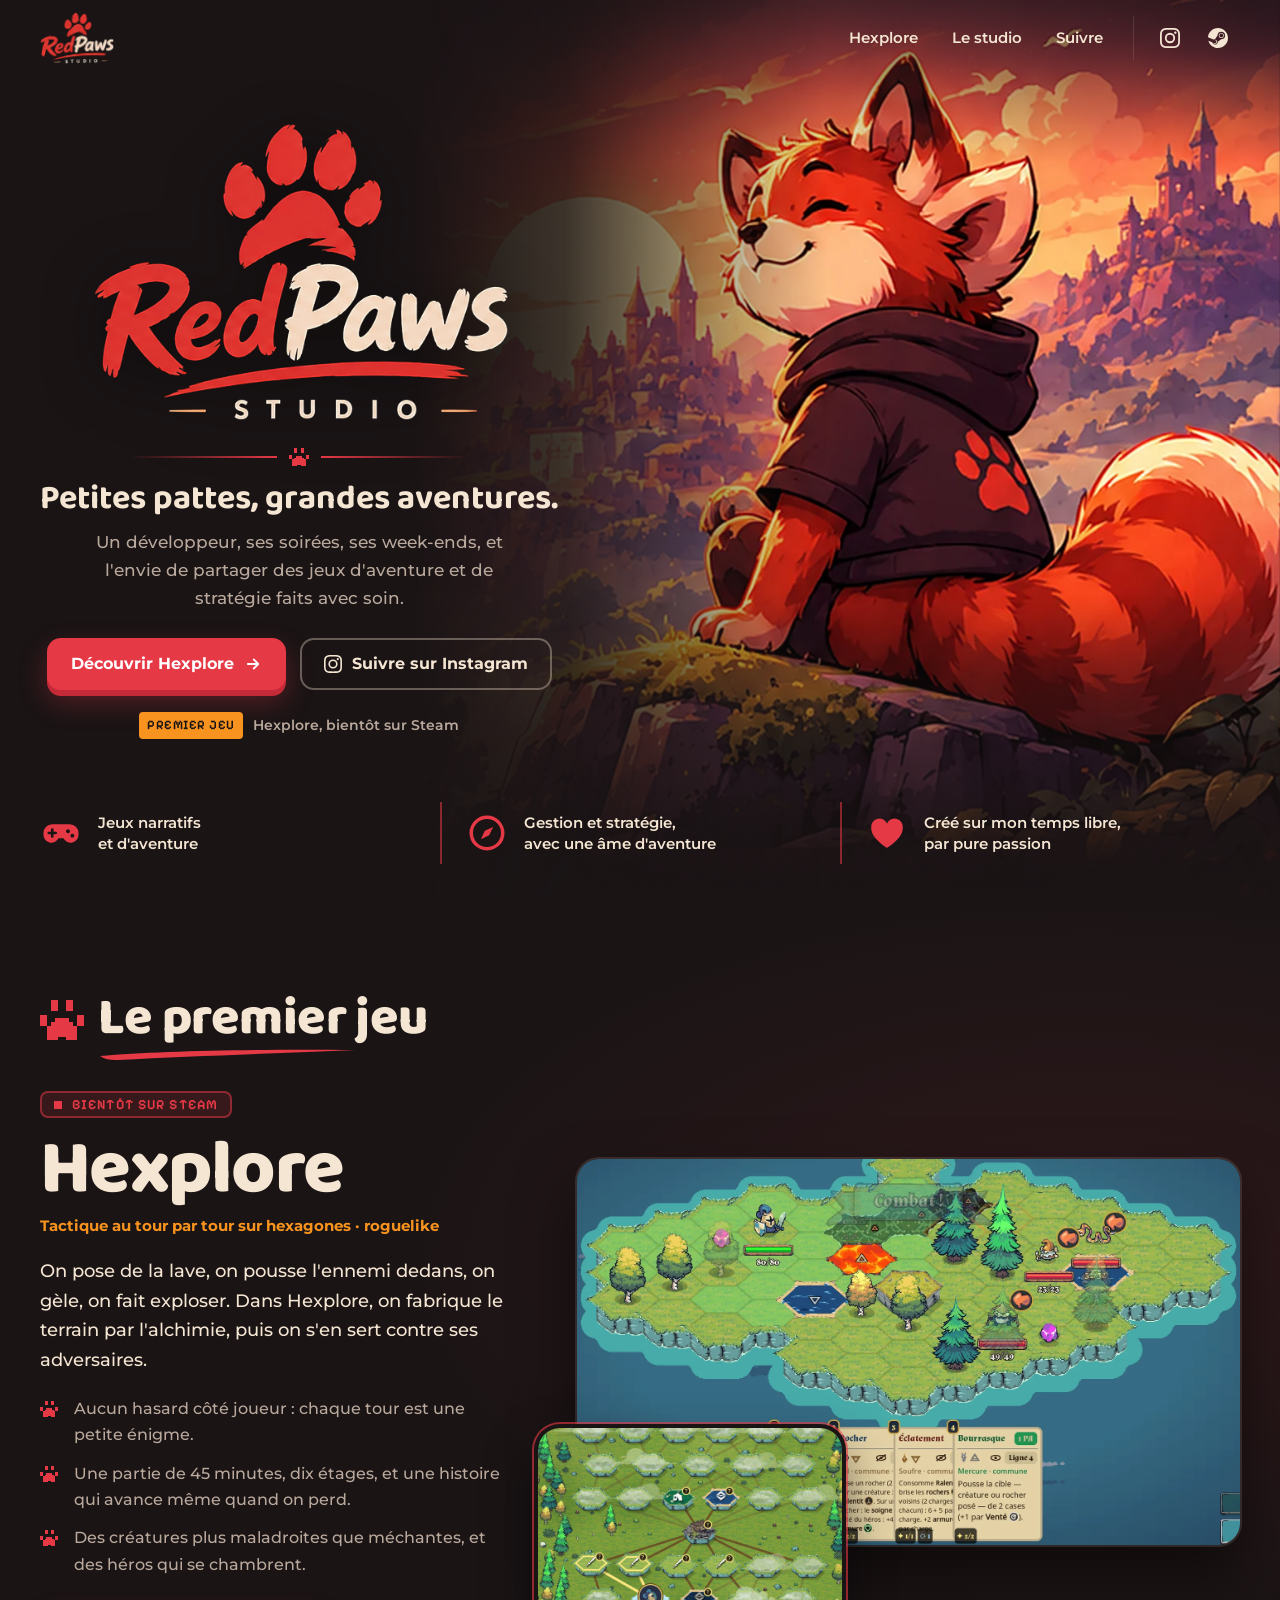
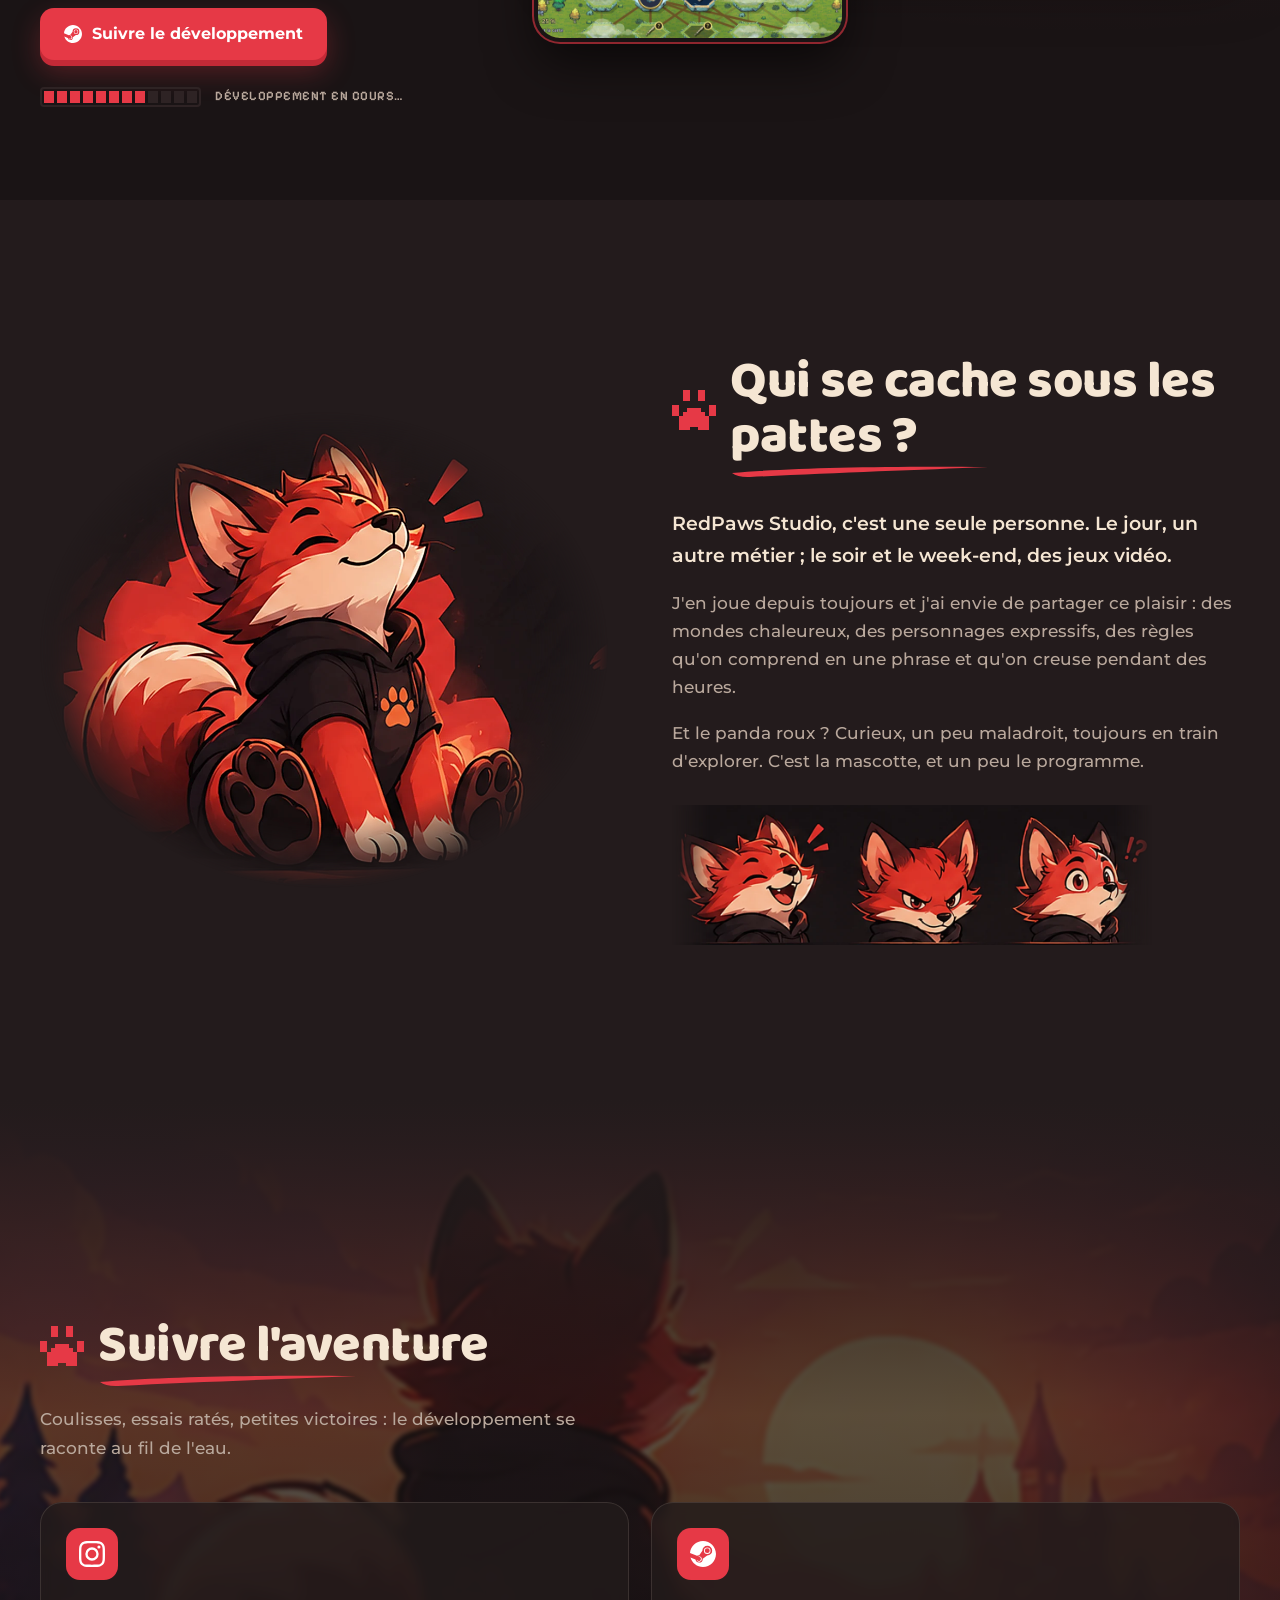
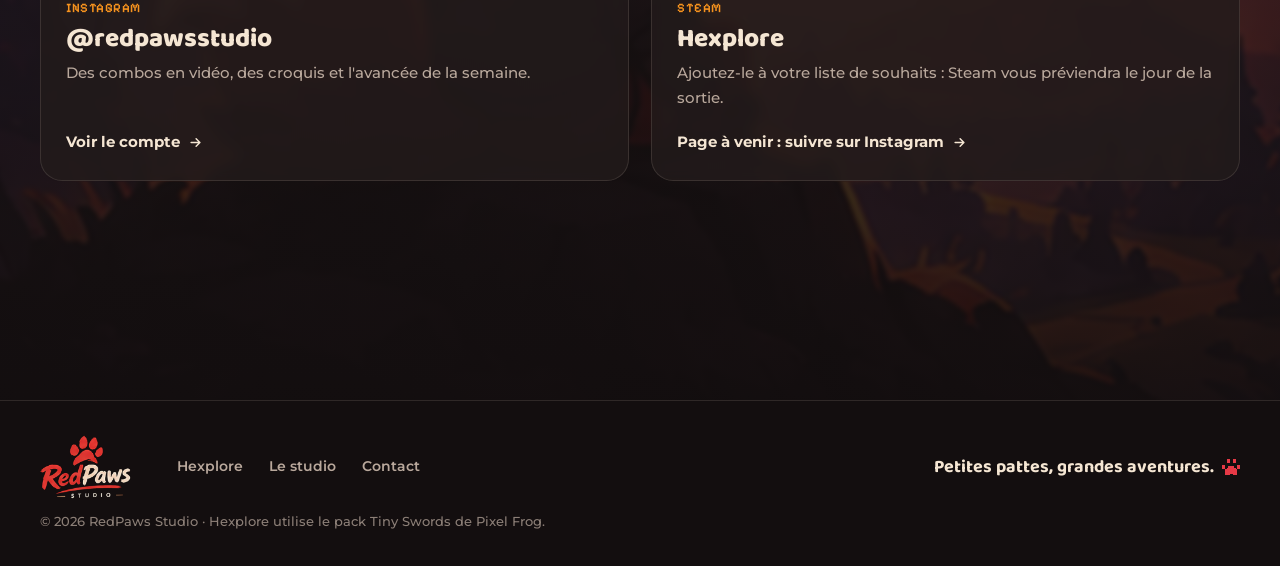
==== index.html @ 53f44078 "Site vitrine RedPaws Studio (identité des concepts, Hexplore bientôt sur Steam) Co-Authored-By: Clau" ====
<!doctype html>
<html lang="fr" data-type="software">
<head>
  <meta charset="utf-8">
  <meta name="viewport" content="width=device-width, initial-scale=1">
  <title>RedPaws Studio · Petites pattes, grandes aventures</title>
  <meta name="description" content="RedPaws Studio, studio indépendant d'une seule personne : des jeux d'aventure, de récit et de stratégie faits avec soin. Premier jeu : Hexplore, bientôt sur Steam.">
  <meta name="page-type" content="software">
  <meta name="site-kind" content="gaming">
  <meta name="theme-color" content="#1a1415">
  <meta name="color-scheme" content="dark">

  <!-- Partage (Discord, Instagram, X…) : remplacer l'URL quand le domaine sera connu -->
  <meta property="og:type" content="website">
  <meta property="og:site_name" content="RedPaws Studio">
  <meta property="og:title" content="RedPaws Studio · Petites pattes, grandes aventures">
  <meta property="og:description" content="Des jeux d'aventure, de récit et de stratégie faits avec soin. Premier jeu : Hexplore, bientôt sur Steam.">
  <meta property="og:image" content="https://redpawsstudio.github.io/assets/img/partage.jpg">
  <meta property="og:url" content="https://redpawsstudio.github.io/">
  <meta name="twitter:card" content="summary_large_image">

  <link rel="icon" type="image/png" href="assets/img/favicon.png">
  <link rel="apple-touch-icon" href="assets/img/apple-touch-icon.png">
  <link rel="preconnect" href="https://fonts.googleapis.com">
  <link rel="preconnect" href="https://fonts.gstatic.com" crossorigin>
  <link href="https://fonts.googleapis.com/css2?family=Baloo+2:wght@600;700;800&family=Montserrat:wght@400;500;600;700&family=Pixelify+Sans:wght@500;600&display=swap" rel="stylesheet">
  <link rel="preload" as="image" href="assets/img/hero.webp">
  <link rel="stylesheet" href="styles.css">
</head>
<body>
  <a class="skip" href="#contenu">Aller au contenu</a>

  <!-- Icônes : pattes pixel, réseaux (Simple Icons, CC0) -->
  <svg width="0" height="0" style="position:absolute" aria-hidden="true">
    <symbol id="i-paw" viewBox="0 0 12 11" shape-rendering="crispEdges">
      <rect x="0" y="4" width="2" height="3"/><rect x="3" y="0" width="2" height="3"/><rect x="7" y="0" width="2" height="3"/><rect x="10" y="4" width="2" height="3"/>
      <rect x="4" y="5" width="4" height="1"/><rect x="3" y="6" width="6" height="1"/><rect x="2" y="7" width="8" height="3"/><rect x="2" y="10" width="3" height="1"/><rect x="7" y="10" width="3" height="1"/>
    </symbol>
    <symbol id="i-instagram" viewBox="0 0 24 24"><path d="M12 2.16c3.2 0 3.58.01 4.85.07 1.17.05 1.8.25 2.23.41.56.22.96.48 1.38.9.42.42.68.82.9 1.38.16.42.36 1.06.41 2.23.06 1.27.07 1.65.07 4.85s-.01 3.58-.07 4.85c-.05 1.17-.25 1.8-.41 2.23-.22.56-.48.96-.9 1.38-.42.42-.82.68-1.38.9-.42.16-1.06.36-2.23.41-1.27.06-1.65.07-4.85.07s-3.58-.01-4.85-.07c-1.17-.05-1.8-.25-2.23-.41a3.7 3.7 0 0 1-1.38-.9 3.7 3.7 0 0 1-.9-1.38c-.16-.42-.36-1.06-.41-2.23C2.17 15.58 2.16 15.2 2.16 12s.01-3.58.07-4.85c.05-1.17.25-1.8.41-2.23.22-.56.48-.96.9-1.38.42-.42.82-.68 1.38-.9.42-.16 1.06-.36 2.23-.41C8.42 2.17 8.8 2.16 12 2.16M12 0C8.74 0 8.33.01 7.05.07 5.78.13 4.9.33 4.14.63a5.9 5.9 0 0 0-2.13 1.38A5.9 5.9 0 0 0 .63 4.14C.33 4.9.13 5.78.07 7.05.01 8.33 0 8.74 0 12s.01 3.67.07 4.95c.06 1.27.26 2.15.56 2.91.31.79.72 1.46 1.38 2.13a5.9 5.9 0 0 0 2.13 1.38c.76.3 1.64.5 2.91.56C8.33 23.99 8.74 24 12 24s3.67-.01 4.95-.07c1.27-.06 2.15-.26 2.91-.56a5.9 5.9 0 0 0 2.13-1.38 5.9 5.9 0 0 0 1.38-2.13c.3-.76.5-1.64.56-2.91.06-1.28.07-1.69.07-4.95s-.01-3.67-.07-4.95c-.06-1.27-.26-2.15-.56-2.91a5.9 5.9 0 0 0-1.38-2.13A5.9 5.9 0 0 0 19.86.63C19.1.33 18.22.13 16.95.07 15.67.01 15.26 0 12 0zm0 5.84a6.16 6.16 0 1 0 0 12.32 6.16 6.16 0 0 0 0-12.32zM12 16a4 4 0 1 1 0-8 4 4 0 0 1 0 8zm6.4-11.85a1.44 1.44 0 1 0 0 2.88 1.44 1.44 0 0 0 0-2.88z"/></symbol>
    <symbol id="i-steam" viewBox="0 0 24 24"><path d="M11.98 0C5.67 0 .5 4.86 0 11.04l6.44 2.66a3.4 3.4 0 0 1 1.92-.59h.19l2.87-4.15v-.06a4.54 4.54 0 0 1 4.53-4.53 4.54 4.54 0 0 1 4.53 4.53 4.54 4.54 0 0 1-4.53 4.53h-.1l-4.08 2.92v.16a3.4 3.4 0 0 1-3.4 3.4 3.42 3.42 0 0 1-3.34-2.74L.44 15.23C1.87 20.3 6.5 24 11.98 24c6.63 0 12-5.37 12-12s-5.37-12-12-12zM7.54 18.21l-1.47-.61a2.55 2.55 0 0 0 4.89-1.03 2.55 2.55 0 0 0-3.5-2.37l1.52.63a1.88 1.88 0 0 1-1.44 3.47zm11.41-9.3a3.02 3.02 0 0 0-3.02-3.02 3.02 3.02 0 1 0 3.02 3.02zm-5.28-.01a2.27 2.27 0 1 1 4.54 0 2.27 2.27 0 0 1-4.54 0z"/></symbol>
    <symbol id="i-mail" viewBox="0 0 24 24" fill="none" stroke="currentColor" stroke-width="2" stroke-linecap="round" stroke-linejoin="round"><rect x="2.5" y="4.5" width="19" height="15" rx="2.5"/><path d="m3.5 6.5 8.5 6.5 8.5-6.5"/></symbol>
    <symbol id="i-arrow" viewBox="0 0 24 24" fill="none" stroke="currentColor" stroke-width="2.4" stroke-linecap="round" stroke-linejoin="round"><path d="M5 12h13M13 6l6 6-6 6"/></symbol>
  </svg>

  <header class="top" data-top>
    <div class="wrap top__in">
      <a class="top__brand" href="#accueil" aria-label="RedPaws Studio, retour en haut">
        <img src="assets/img/logo-nav.webp" alt="" width="599" height="423">
      </a>
      <button class="top__toggle" type="button" aria-expanded="false" aria-controls="menu" data-toggle>
        <span class="sr">Menu</span><i></i><i></i><i></i>
      </button>
      <nav class="top__nav" id="menu" aria-label="Navigation principale">
        <a href="#hexplore">Hexplore</a>
        <a href="#studio">Le studio</a>
        <a href="#suivre">Suivre</a>
        <span class="top__social">
          <a class="icon-link" data-link="instagram" href="#suivre" aria-label="Instagram de RedPaws Studio"><svg><use href="#i-instagram"/></svg></a>
          <a class="icon-link" data-link="steam" href="#hexplore" aria-label="Hexplore sur Steam"><svg><use href="#i-steam"/></svg></a>
        </span>
      </nav>
    </div>
  </header>

  <main id="contenu">
    <!-- 1. Accueil -->
    <section class="hero" id="accueil" data-enter>
      <div class="hero__art" aria-hidden="true">
        <img src="assets/img/hero.webp" alt="" width="1336" height="1080" fetchpriority="high">
      </div>
      <div class="wrap hero__in">
        <div class="hero__copy">
          <h1 class="hero__logo"><img src="assets/img/logo.webp" alt="RedPaws Studio" width="1034" height="763"></h1>
          <div class="divider" aria-hidden="true"><span></span><svg><use href="#i-paw"/></svg><span></span></div>
          <p class="hero__tagline">Petites pattes, grandes aventures.</p>
          <p class="hero__lead">Un développeur, ses soirées, ses week-ends, et l'envie de partager des jeux d'aventure et de stratégie faits avec soin.</p>
          <div class="hero__actions">
            <a class="btn btn--red" href="#hexplore">Découvrir Hexplore <svg><use href="#i-arrow"/></svg></a>
            <a class="btn btn--ghost" data-link="instagram" href="#suivre"><svg><use href="#i-instagram"/></svg> Suivre sur Instagram</a>
          </div>
          <p class="hero__fact"><span class="px">Premier jeu</span> Hexplore, bientôt sur Steam</p>
        </div>
      </div>
      <ul class="wrap pillars" aria-label="Ce que fait le studio">
        <li>
          <svg viewBox="0 0 48 48" aria-hidden="true"><path d="M14 14h20a10 10 0 0 1 10 10v2a9 9 0 0 1-16 5.6l-1.2-1.6h-5.6L20 31.6A9 9 0 0 1 4 26v-2a10 10 0 0 1 10-10z" fill="currentColor"/><path d="M14 20v8M10 24h8" stroke="#1a1415" stroke-width="3" stroke-linecap="round"/><circle cx="32" cy="22" r="2.2" fill="#1a1415"/><circle cx="37" cy="27" r="2.2" fill="#1a1415"/></svg>
          <span>Jeux narratifs <br>et d'aventure</span>
        </li>
        <li>
          <svg viewBox="0 0 48 48" aria-hidden="true"><circle cx="24" cy="24" r="18" fill="none" stroke="currentColor" stroke-width="4"/><path d="m31 17-4.5 9.5L17 31l4.5-9.5z" fill="currentColor"/></svg>
          <span>Gestion et stratégie, <br>avec une âme d'aventure</span>
        </li>
        <li>
          <svg viewBox="0 0 48 48" aria-hidden="true"><path d="M24 41S6 30.5 6 18.5A9.5 9.5 0 0 1 24 13a9.5 9.5 0 0 1 18 5.5C42 30.5 24 41 24 41z" fill="currentColor"/></svg>
          <span>Créé sur mon temps libre, <br>par pure passion</span>
        </li>
      </ul>
    </section>

    <!-- 2. Hexplore -->
    <section class="game" id="hexplore">
      <div class="wrap">
        <h2 class="title"><svg aria-hidden="true"><use href="#i-paw"/></svg> Le premier jeu</h2>
        <div class="game__grid">
          <div class="game__copy">
            <p class="badge"><span class="badge__dot"></span>Bientôt sur Steam</p>
            <h3 class="game__name">Hexplore</h3>
            <p class="game__genre">Tactique au tour par tour sur hexagones · roguelike</p>
            <p class="game__pitch">On pose de la lave, on pousse l'ennemi dedans, on gèle, on fait exploser. Dans Hexplore, on fabrique le terrain par l'alchimie, puis on s'en sert contre ses adversaires.</p>
            <ul class="paws">
              <li><svg aria-hidden="true"><use href="#i-paw"/></svg>Aucun hasard côté joueur : chaque tour est une petite énigme.</li>
              <li><svg aria-hidden="true"><use href="#i-paw"/></svg>Une partie de 45 minutes, dix étages, et une histoire qui avance même quand on perd.</li>
              <li><svg aria-hidden="true"><use href="#i-paw"/></svg>Des créatures plus maladroites que méchantes, et des héros qui se chambrent.</li>
            </ul>
            <div class="game__actions">
              <a class="btn btn--red" data-link="steam" data-soon="Suivre le développement" href="#suivre"><svg><use href="#i-steam"/></svg> <span data-label>Ajouter à ma liste de souhaits</span></a>
            </div>
            <div class="loading" aria-hidden="true">
              <div class="loading__bar"><i></i><i></i><i></i><i></i><i></i><i></i><i></i><i></i><i></i><i></i><i></i><i></i></div>
              <span class="px">Développement en cours…</span>
            </div>
          </div>
          <div class="game__media">
            <figure class="shot shot--main">
              <img src="assets/img/hexplore-combat.webp" alt="Un combat d'Hexplore : le héros face à des créatures sur une île d'hexagones, avec de la lave et de l'eau posées sur le terrain" width="1600" height="933" loading="lazy">
            </figure>
            <figure class="shot shot--side">
              <img src="assets/img/hexplore-ile.webp" alt="La carte d'une île d'Hexplore, explorée case par case, la brume recouvrant les lieux encore inconnus" width="1400" height="963" loading="lazy">
            </figure>
          </div>
        </div>
      </div>
    </section>

    <!-- 3. Le studio -->
    <section class="studio" id="studio">
      <div class="wrap studio__grid">
        <div class="studio__art">
          <img src="assets/img/mascotte.webp" alt="La mascotte de RedPaws Studio : un panda roux en sweat à capuche noir, assis, l'air ravi" width="1100" height="920" loading="lazy">
        </div>
        <div class="studio__copy">
          <h2 class="title"><svg aria-hidden="true"><use href="#i-paw"/></svg> Qui se cache sous les pattes ?</h2>
          <p>RedPaws Studio, c'est une seule personne. Le jour, un autre métier ; le soir et le week-end, des jeux vidéo.</p>
          <p>J'en joue depuis toujours et j'ai envie de partager ce plaisir : des mondes chaleureux, des personnages expressifs, des règles qu'on comprend en une phrase et qu'on creuse pendant des heures.</p>
          <p>Et le panda roux ? Curieux, un peu maladroit, toujours en train d'explorer. C'est la mascotte, et un peu le programme.</p>
          <img class="studio__faces" src="assets/img/expressions.webp" alt="Trois expressions de la mascotte : hilare, déterminée, étonnée" width="1120" height="326" loading="lazy">
        </div>
      </div>
    </section>

    <!-- 4. Suivre et contact -->
    <section class="follow" id="suivre">
      <div class="follow__bg" aria-hidden="true"><img src="assets/img/panorama.webp" alt="" width="1095" height="753" loading="lazy"></div>
      <div class="wrap">
        <h2 class="title"><svg aria-hidden="true"><use href="#i-paw"/></svg> Suivre l'aventure</h2>
        <p class="follow__lead">Coulisses, essais ratés, petites victoires : le développement se raconte au fil de l'eau.</p>
        <div class="cards">
          <a class="card" data-link="instagram" href="#suivre">
            <span class="card__icon"><svg><use href="#i-instagram"/></svg></span>
            <span class="card__kicker px">Instagram</span>
            <span class="card__title" data-text="instagram-handle">@redpawsstudio</span>
            <span class="card__text">Des combos en vidéo, des croquis et l'avancée de la semaine.</span>
            <span class="card__go">Voir le compte <svg><use href="#i-arrow"/></svg></span>
          </a>
          <a class="card" data-link="steam" data-soon-card href="#hexplore">
            <span class="card__icon"><svg><use href="#i-steam"/></svg></span>
            <span class="card__kicker px">Steam</span>
            <span class="card__title">Hexplore</span>
            <span class="card__text">Ajoutez-le à votre liste de souhaits : Steam vous préviendra le jour de la sortie.</span>
            <span class="card__go"><span data-soon-label>Ouvrir la page Steam</span> <svg><use href="#i-arrow"/></svg></span>
          </a>
          <a class="card" data-link="email" href="#suivre">
            <span class="card__icon"><svg><use href="#i-mail"/></svg></span>
            <span class="card__kicker px">Contact</span>
            <span class="card__title" data-text="email">Écrire au studio</span>
            <span class="card__text">Une question, un retour de test, une idée : je lis tout et je réponds, parfois avec un peu de retard.</span>
            <span class="card__go">Envoyer un message <svg><use href="#i-arrow"/></svg></span>
          </a>
        </div>
      </div>
    </section>
  </main>

  <footer class="foot">
    <div class="wrap foot__in">
      <a class="foot__brand" href="#accueil" aria-label="RedPaws Studio, retour en haut"><img src="assets/img/logo-nav.webp" alt="" width="599" height="423" loading="lazy"></a>
      <nav class="foot__nav" aria-label="Pied de page">
        <a href="#hexplore">Hexplore</a><a href="#studio">Le studio</a><a href="#suivre">Contact</a>
      </nav>
      <p class="foot__motto">Petites pattes, grandes aventures. <svg aria-hidden="true"><use href="#i-paw"/></svg></p>
      <p class="foot__legal">© <span data-year>2026</span> RedPaws Studio · Hexplore utilise le pack Tiny Swords de Pixel Frog.</p>
    </div>
  </footer>

  <script src="script.js"></script>
</body>
</html>
---- styles.css ----
/* RedPaws Studio : charte de Concept.png (palette, Baloo 2 + Montserrat), une touche de pixel art (Pixelify Sans). */
:root {
  --red: #e63946;
  --red-deep: #c42a37;
  --orange: #f7931e;
  --cream: #f5e6d3;
  --ink: #1a1415;          /* le noir chaud des illustrations */
  --ink-2: #231b1c;
  --ink-3: #2e2324;
  --muted: #b9a89c;        /* texte secondaire lisible sur fond sombre */
  --grey: #6b6b6b;
  --line: rgba(245, 230, 211, .12);
  --radius: 14px;
  --radius-lg: 22px;
  --wrap: 1200px;
  --gutter: clamp(16px, 4vw, 40px);
  --head: 76px;
  --f-title: "Baloo 2", "Trebuchet MS", system-ui, sans-serif;
  --f-text: "Montserrat", system-ui, -apple-system, "Segoe UI", sans-serif;
  --f-pixel: "Pixelify Sans", "Courier New", monospace;
  color-scheme: dark;
}

*, *::before, *::after { box-sizing: border-box; }
html { scroll-behavior: smooth; scroll-padding-top: var(--head); -webkit-text-size-adjust: 100%; }
body {
  margin: 0;
  background: var(--ink);
  color: var(--cream);
  font: 500 17px/1.65 var(--f-text);
  -webkit-font-smoothing: antialiased;
  overflow-x: hidden;
}
img { display: block; max-width: 100%; height: auto; }
a { color: inherit; }
svg { width: 1em; height: 1em; fill: currentColor; flex: none; }
h1, h2, h3, p, ul, figure { margin: 0; }
.sr { position: absolute; width: 1px; height: 1px; overflow: hidden; clip: rect(0 0 0 0); white-space: nowrap; }
.px { font-family: var(--f-pixel); font-weight: 600; letter-spacing: .04em; text-transform: uppercase; }
.wrap { width: 100%; max-width: calc(var(--wrap) + 2 * var(--gutter)); margin-inline: auto; padding-inline: var(--gutter); }

.skip {
  position: fixed; left: 16px; top: -60px; z-index: 100;
  background: var(--cream); color: var(--ink); padding: 10px 16px; border-radius: 10px;
  font-weight: 700; text-decoration: none; transition: top .2s;
}
.skip:focus { top: 12px; }
:focus-visible { outline: 3px solid var(--orange); outline-offset: 3px; border-radius: 6px; }

/* ---------- En-tête ---------- */
.top {
  position: fixed; inset: 0 0 auto; z-index: 50; height: var(--head);
  transition: background .3s, box-shadow .3s;
}
.top.is-scrolled { background: rgba(26, 20, 21, .9); backdrop-filter: blur(10px); box-shadow: 0 1px 0 var(--line); }
.top__in { height: 100%; display: flex; align-items: center; justify-content: space-between; gap: 24px; }
.top__brand img { height: 52px; width: auto; transition: transform .25s; }
.top__brand:hover img { transform: rotate(-3deg) scale(1.04); }
.top__nav { display: flex; align-items: center; gap: 6px; }
.top__nav > a {
  position: relative; padding: 12px 14px; text-decoration: none; font-weight: 600; font-size: 15px;
}
.top__nav > a::after {
  content: ""; position: absolute; left: 14px; right: 14px; bottom: 6px; height: 3px; border-radius: 3px;
  background: var(--red); transform: scaleX(0); transform-origin: left; transition: transform .25s;
}
.top__nav > a:hover::after { transform: scaleX(1); }
.top__social { display: flex; gap: 4px; margin-left: 10px; padding-left: 14px; border-left: 1px solid var(--line); }
.icon-link {
  display: grid; place-items: center; width: 44px; height: 44px; border-radius: 12px;
  font-size: 20px; transition: background .2s, color .2s, transform .2s;
}
.icon-link:hover { background: var(--ink-3); color: var(--red); transform: translateY(-2px); }
.top__toggle { display: none; }

/* ---------- Boutons ---------- */
.btn {
  display: inline-flex; align-items: center; gap: 10px; min-height: 52px; padding: 0 24px;
  border-radius: var(--radius); font: 700 16px/1 var(--f-text); text-decoration: none;
  transition: transform .18s, box-shadow .18s, background .18s, color .18s;
}
.btn svg { font-size: 18px; }
.btn:hover { transform: translateY(-2px); }
.btn:active { transform: translateY(1px); }
.btn--red { background: var(--red); color: #fff; box-shadow: 0 6px 0 var(--red-deep), 0 12px 28px rgba(230, 57, 70, .3); }
.btn--red:hover { box-shadow: 0 8px 0 var(--red-deep), 0 16px 34px rgba(230, 57, 70, .4); }
.btn--red:active { box-shadow: 0 3px 0 var(--red-deep), 0 6px 14px rgba(230, 57, 70, .3); }
.btn--ghost { color: var(--cream); box-shadow: inset 0 0 0 2px rgba(245, 230, 211, .35); }
.btn--ghost:hover { box-shadow: inset 0 0 0 2px var(--cream); background: rgba(245, 230, 211, .06); }

/* ---------- Titres de section : patte pixel + coup de pinceau ---------- */
.title {
  display: inline-flex; align-items: center; gap: 14px; position: relative;
  font: 800 clamp(34px, 4.4vw, 52px)/1.05 var(--f-title); letter-spacing: -.01em; padding-bottom: 14px;
}
.title svg { color: var(--red); font-size: .85em; }
.title::after {
  content: ""; position: absolute; left: calc(.85em + 14px); bottom: 0; width: min(260px, 70%); height: 14px;
  background: url("data:image/svg+xml,%3Csvg xmlns='http://www.w3.org/2000/svg' viewBox='0 0 260 14'%3E%3Cpath d='M2 9C60 4 150 2 258 3c-70 3-160 6-238 10-8 .4-14-1-18-4z' fill='%23e63946'/%3E%3C/svg%3E") no-repeat left / 100% 100%;
}

/* ---------- 1. Accueil ---------- */
.hero { position: relative; min-height: 100svh; display: flex; flex-direction: column; isolation: isolate; overflow: hidden; }
.hero__art { position: absolute; inset: 0 0 0 auto; width: min(68%, 1100px); z-index: -1; }
.hero__art img { width: 100%; height: 100%; object-fit: cover; object-position: 30% 35%; }
.hero__art::after {
  content: ""; position: absolute; inset: 0;
  background:
    linear-gradient(90deg, var(--ink) 0%, rgba(26, 20, 21, .85) 18%, rgba(26, 20, 21, 0) 48%),
    linear-gradient(0deg, var(--ink) 0%, rgba(26, 20, 21, 0) 34%),
    linear-gradient(180deg, rgba(26, 20, 21, .7) 0%, rgba(26, 20, 21, 0) 18%);
}
.hero__in { flex: 1; display: flex; align-items: center; padding-top: calc(var(--head) + 24px); padding-bottom: 32px; }
.hero__copy { max-width: 560px; display: flex; flex-direction: column; align-items: center; text-align: center; }
.hero__logo img { width: min(420px, 78vw); filter: drop-shadow(0 10px 30px rgba(0, 0, 0, .45)); }
.divider { display: flex; align-items: center; gap: 12px; width: min(340px, 80%); margin: 14px 0 12px; color: var(--red); }
.divider span { flex: 1; height: 2px; background: linear-gradient(90deg, transparent, var(--red)); }
.divider span:last-child { background: linear-gradient(90deg, var(--red), transparent); }
.divider svg { font-size: 20px; }
.hero__tagline { font: 700 clamp(26px, 3vw, 34px)/1.15 var(--f-title); }
.hero__lead { margin-top: 10px; color: var(--muted); max-width: 440px; }
.hero__actions { display: flex; flex-wrap: wrap; justify-content: center; gap: 14px; margin-top: 26px; }
.hero__fact { margin-top: 22px; font-size: 14px; font-weight: 600; color: var(--muted); display: flex; align-items: center; gap: 10px; flex-wrap: wrap; justify-content: center; }
.hero__fact .px { color: var(--ink); background: var(--orange); padding: 3px 8px 2px; border-radius: 4px; font-size: 13px; }

.pillars {
  list-style: none; display: grid; grid-template-columns: repeat(3, 1fr); padding-bottom: 36px; padding-top: 8px;
}
.pillars li { display: flex; align-items: center; gap: 16px; padding: 10px 24px; font-weight: 600; font-size: 15px; line-height: 1.4; }
.pillars li + li { border-left: 2px solid rgba(230, 57, 70, .55); }
.pillars li:first-child { padding-left: 0; }
.pillars svg { font-size: 42px; color: var(--red); }

/* Entrée du héros, une fois au chargement */
[data-enter] .hero__copy > *, [data-enter] .pillars li { animation: rise .8s cubic-bezier(.2, .8, .2, 1) both; }
[data-enter] .hero__copy > :nth-child(2) { animation-delay: .12s; }
[data-enter] .hero__copy > :nth-child(3) { animation-delay: .2s; }
[data-enter] .hero__copy > :nth-child(4) { animation-delay: .28s; }
[data-enter] .hero__copy > :nth-child(5) { animation-delay: .36s; }
[data-enter] .hero__copy > :nth-child(6) { animation-delay: .44s; }
[data-enter] .pillars li { animation-delay: .55s; }
[data-enter] .hero__art img { animation: settle 1.6s cubic-bezier(.2, .8, .2, 1) both; }
@keyframes rise { from { opacity: 0; transform: translateY(18px); } }
@keyframes settle { from { opacity: 0; transform: scale(1.06); } }

/* ---------- 2. Hexplore ---------- */
.game, .studio, .follow { min-height: 100svh; display: flex; align-items: center; }
.game { padding: clamp(64px, 7vw, 84px) 0; background: radial-gradient(80% 60% at 85% 40%, rgba(230, 57, 70, .1), transparent 70%), var(--ink); }
.game__grid { display: grid; grid-template-columns: 5fr 7fr; gap: clamp(32px, 5vw, 64px); align-items: center; margin-top: 28px; }
.badge {
  display: inline-flex; align-items: center; gap: 10px; padding: 7px 14px 6px; border-radius: 8px;
  background: rgba(230, 57, 70, .14); color: var(--red); box-shadow: inset 0 0 0 2px rgba(230, 57, 70, .5);
  font: 600 14px/1 var(--f-pixel); letter-spacing: .08em; text-transform: uppercase;
}
.badge__dot { width: 8px; height: 8px; background: var(--red); animation: blink 1.2s steps(2, jump-none) infinite; }
@keyframes blink { 50% { opacity: .2; } }
.game__name { margin-top: 16px; font: 800 clamp(48px, 6vw, 76px)/.95 var(--f-title); letter-spacing: -.02em; }
.game__genre { margin-top: 8px; color: var(--orange); font-weight: 700; font-size: 15px; }
.game__pitch { margin-top: 18px; font-size: 18px; }
.paws { list-style: none; padding: 0; margin-top: 20px; display: grid; gap: 12px; }
.paws li { display: grid; grid-template-columns: 22px 1fr; gap: 12px; color: var(--muted); font-size: 16px; }
.paws svg { color: var(--red); font-size: 18px; margin-top: 4px; }
.game__actions { margin-top: 30px; }
.loading { margin-top: 26px; display: flex; align-items: center; gap: 14px; color: var(--muted); font-size: 13px; }
.loading__bar { display: flex; gap: 3px; padding: 4px; border-radius: 4px; box-shadow: inset 0 0 0 2px var(--ink-3); }
.loading__bar i { width: 10px; height: 12px; background: var(--ink-3); animation: fill 3.2s steps(1) infinite; }
.loading__bar i:nth-child(-n+8) { background: var(--red); animation: none; }
.loading__bar i:nth-child(9) { animation-delay: 0s; }
.loading__bar i:nth-child(10) { animation-delay: .8s; }
.loading__bar i:nth-child(11) { animation-delay: 1.6s; }
.loading__bar i:nth-child(12) { animation-delay: 2.4s; }
@keyframes fill { 0%, 100% { background: var(--ink-3); } 50% { background: var(--orange); } }

.game__media { position: relative; padding-bottom: 14%; }
.shot { border-radius: var(--radius-lg); overflow: hidden; background: var(--ink-2); box-shadow: 0 0 0 2px var(--line), 0 30px 60px rgba(0, 0, 0, .5); }
.shot img { width: 100%; transition: transform .5s cubic-bezier(.2, .8, .2, 1); }
.shot:hover img { transform: scale(1.03); }
.shot--main { width: 100%; }
.shot--side { position: absolute; left: -6%; bottom: 0; width: 46%; box-shadow: 0 0 0 4px var(--ink), 0 0 0 6px rgba(230, 57, 70, .6), 0 24px 50px rgba(0, 0, 0, .6); }

/* ---------- 3. Le studio ---------- */
.studio { padding: clamp(72px, 10vw, 120px) 0; background: var(--ink-2); position: relative; }
.studio__grid { position: relative; display: grid; grid-template-columns: 1fr 1fr; gap: clamp(32px, 5vw, 72px); align-items: center; }
.studio__art img {
  width: 100%;
  -webkit-mask-image: radial-gradient(closest-side, #000 72%, transparent 100%);
  mask-image: radial-gradient(closest-side, #000 72%, transparent 100%);
}
.studio__copy p { margin-top: 18px; color: var(--muted); }
.studio__copy .title + p { margin-top: 30px; color: var(--cream); font-size: 19px; font-weight: 600; }
.studio__faces {
  margin-top: 30px; width: 100%; max-width: 480px;
  -webkit-mask-image: linear-gradient(90deg, transparent, #000 8%, #000 92%, transparent);
  mask-image: linear-gradient(90deg, transparent, #000 8%, #000 92%, transparent);
}

/* ---------- 4. Suivre ---------- */
.follow { position: relative; padding: clamp(72px, 10vw, 120px) 0; isolation: isolate; overflow: hidden; }
.follow__bg { position: absolute; inset: 0; z-index: -1; }
.follow__bg img { width: 100%; height: 100%; object-fit: cover; object-position: 50% 60%; }
.follow__bg img { filter: blur(2px) saturate(1.1); transform: scale(1.02); }
.follow__bg::after { content: ""; position: absolute; inset: 0; background: linear-gradient(180deg, var(--ink-2) 0%, rgba(26, 20, 21, .72) 35%, rgba(19, 14, 15, .92) 100%); }
.follow__lead { margin-top: 18px; max-width: 560px; color: var(--muted); }
.cards { display: grid; grid-template-columns: repeat(var(--n, 3), 1fr); gap: 22px; margin-top: 40px; }
.card {
  display: flex; flex-direction: column; gap: 6px; padding: 26px; border-radius: var(--radius-lg); text-decoration: none;
  background: rgba(35, 27, 28, .82); backdrop-filter: blur(6px); box-shadow: inset 0 0 0 1px var(--line);
  transition: transform .2s, box-shadow .2s, background .2s;
}
.card[hidden] { display: none; }
.card:hover { transform: translateY(-2px); box-shadow: inset 0 0 0 2px var(--red), 0 18px 40px rgba(0, 0, 0, .4); }
.card__icon { display: grid; place-items: center; width: 52px; height: 52px; border-radius: 14px; background: var(--red); color: #fff; font-size: 26px; margin-bottom: 12px; }
.card__kicker { color: var(--orange); font-size: 13px; }
.card__title { font: 800 26px/1.15 var(--f-title); overflow-wrap: anywhere; }
.card__text { color: var(--muted); font-size: 15px; flex: 1; }
.card__go { display: inline-flex; align-items: center; gap: 8px; margin-top: 14px; font-weight: 700; font-size: 15px; color: var(--cream); }
.card__go svg { transition: transform .2s; }
.card:hover .card__go svg { transform: translateX(4px); }

/* ---------- Pied de page ---------- */
.foot { background: #130e0f; border-top: 1px solid var(--line); padding: 34px 0; }
.foot__in { display: grid; grid-template-columns: auto 1fr auto; align-items: center; gap: 12px 36px; }
.foot__brand img { height: 64px; width: auto; }
.foot__nav { display: flex; flex-wrap: wrap; gap: 4px 6px; }
.foot__nav a { padding: 12px 10px; font-size: 14px; font-weight: 600; text-decoration: none; color: var(--muted); }
.foot__nav a:hover { color: var(--cream); text-decoration: underline; text-decoration-color: var(--red); text-underline-offset: 6px; }
.foot__motto { font: 700 18px/1 var(--f-title); display: flex; gap: 8px; align-items: center; }
.foot__motto svg { color: var(--red); }
.foot__legal { grid-column: 1 / -1; font-size: 13px; color: var(--grey); color: #8c7f77; }

/* ---------- Tablettes ---------- */
@media (max-width: 980px) {
  .game__grid, .studio__grid { grid-template-columns: 1fr; }
  .studio__art { max-width: 460px; margin-inline: auto; }
  .cards { grid-template-columns: 1fr !important; }
  .hero__art { width: 100%; opacity: .55; }
  .hero__art::after { background: linear-gradient(0deg, var(--ink) 4%, rgba(26, 20, 21, .35) 50%, rgba(26, 20, 21, .7) 100%); }
  .hero__copy { margin-inline: auto; }
}

/* ---------- Téléphones ---------- */
@media (max-width: 760px) {
  :root { --head: 64px; }
  body { font-size: 16px; }
  .top { background: rgba(26, 20, 21, .92); backdrop-filter: blur(10px); }
  .top__brand img { height: 44px; }
  .top__toggle {
    display: grid; align-content: center; gap: 5px; width: 48px; height: 48px; padding: 0 12px;
    background: none; border: 0; border-radius: 12px; color: var(--cream); cursor: pointer;
  }
  .top__toggle i { display: block; height: 3px; border-radius: 2px; background: currentColor; transition: transform .25s, opacity .25s; }
  .top__toggle[aria-expanded="true"] i:nth-of-type(1) { transform: translateY(8px) rotate(45deg); }
  .top__toggle[aria-expanded="true"] i:nth-of-type(2) { opacity: 0; }
  .top__toggle[aria-expanded="true"] i:nth-of-type(3) { transform: translateY(-8px) rotate(-45deg); }
  .top__nav {
    position: fixed; inset: var(--head) 0 0; flex-direction: column; align-items: stretch; gap: 0;
    padding: 20px var(--gutter); background: var(--ink); visibility: hidden; opacity: 0; transition: opacity .25s, visibility .25s;
  }
  .top__nav.is-open { visibility: visible; opacity: 1; }
  .top__nav > a { font: 800 30px/1.2 var(--f-title); padding: 14px 0; border-bottom: 1px solid var(--line); }
  .top__nav > a::after { display: none; }
  .top__social { margin: 20px 0 0; padding: 0; border: 0; gap: 10px; }
  .top__social .icon-link { width: 52px; height: 52px; background: var(--ink-3); font-size: 24px; }

  .hero__art { opacity: .45; }
  .hero__actions { flex-direction: column; align-self: stretch; }
  .hero__actions .btn { justify-content: center; }
  .hero__in { padding-top: calc(var(--head) + 12px); padding-bottom: 16px; }
  .hero__logo img { width: min(250px, 66vw); }
  .divider { margin: 8px 0; }
  .hero__actions { margin-top: 18px; gap: 10px; }
  .hero__fact { margin-top: 14px; }
  .pillars { gap: 8px; padding-bottom: 20px; }
  .pillars li, .pillars li:first-child { flex-direction: column; gap: 6px; padding: 4px 0; text-align: center; font-size: 12.5px; }
  .pillars li + li { border-left: 0; }
  .pillars svg { font-size: 30px; }
  .pillars br { display: none; }
  .game__actions .btn { width: 100%; justify-content: center; }
  .shot--side { left: auto; right: -4px; width: 52%; }
  .game__media { padding-bottom: 22%; }
  .foot__in { grid-template-columns: 1fr; justify-items: start; }
}

@media (prefers-reduced-motion: reduce) {
  *, *::before, *::after { animation: none !important; transition: none !important; scroll-behavior: auto !important; }
}
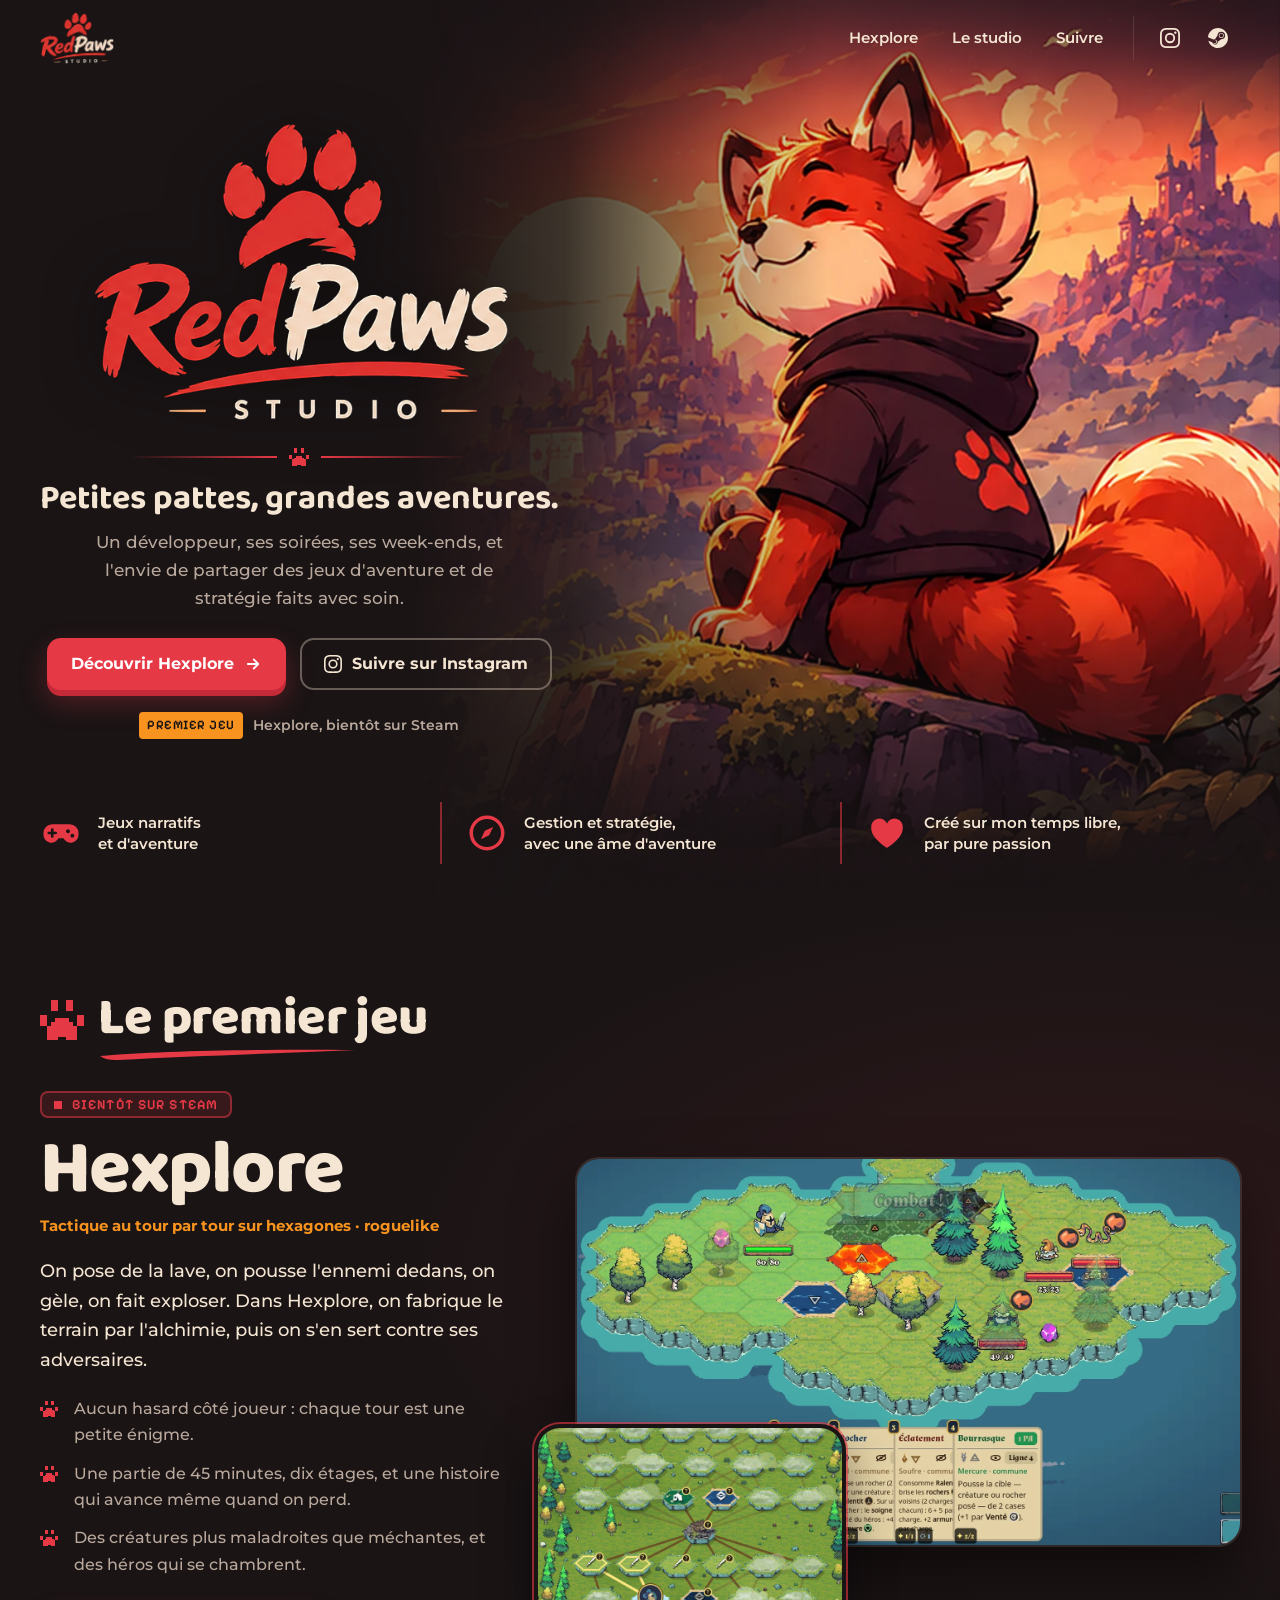
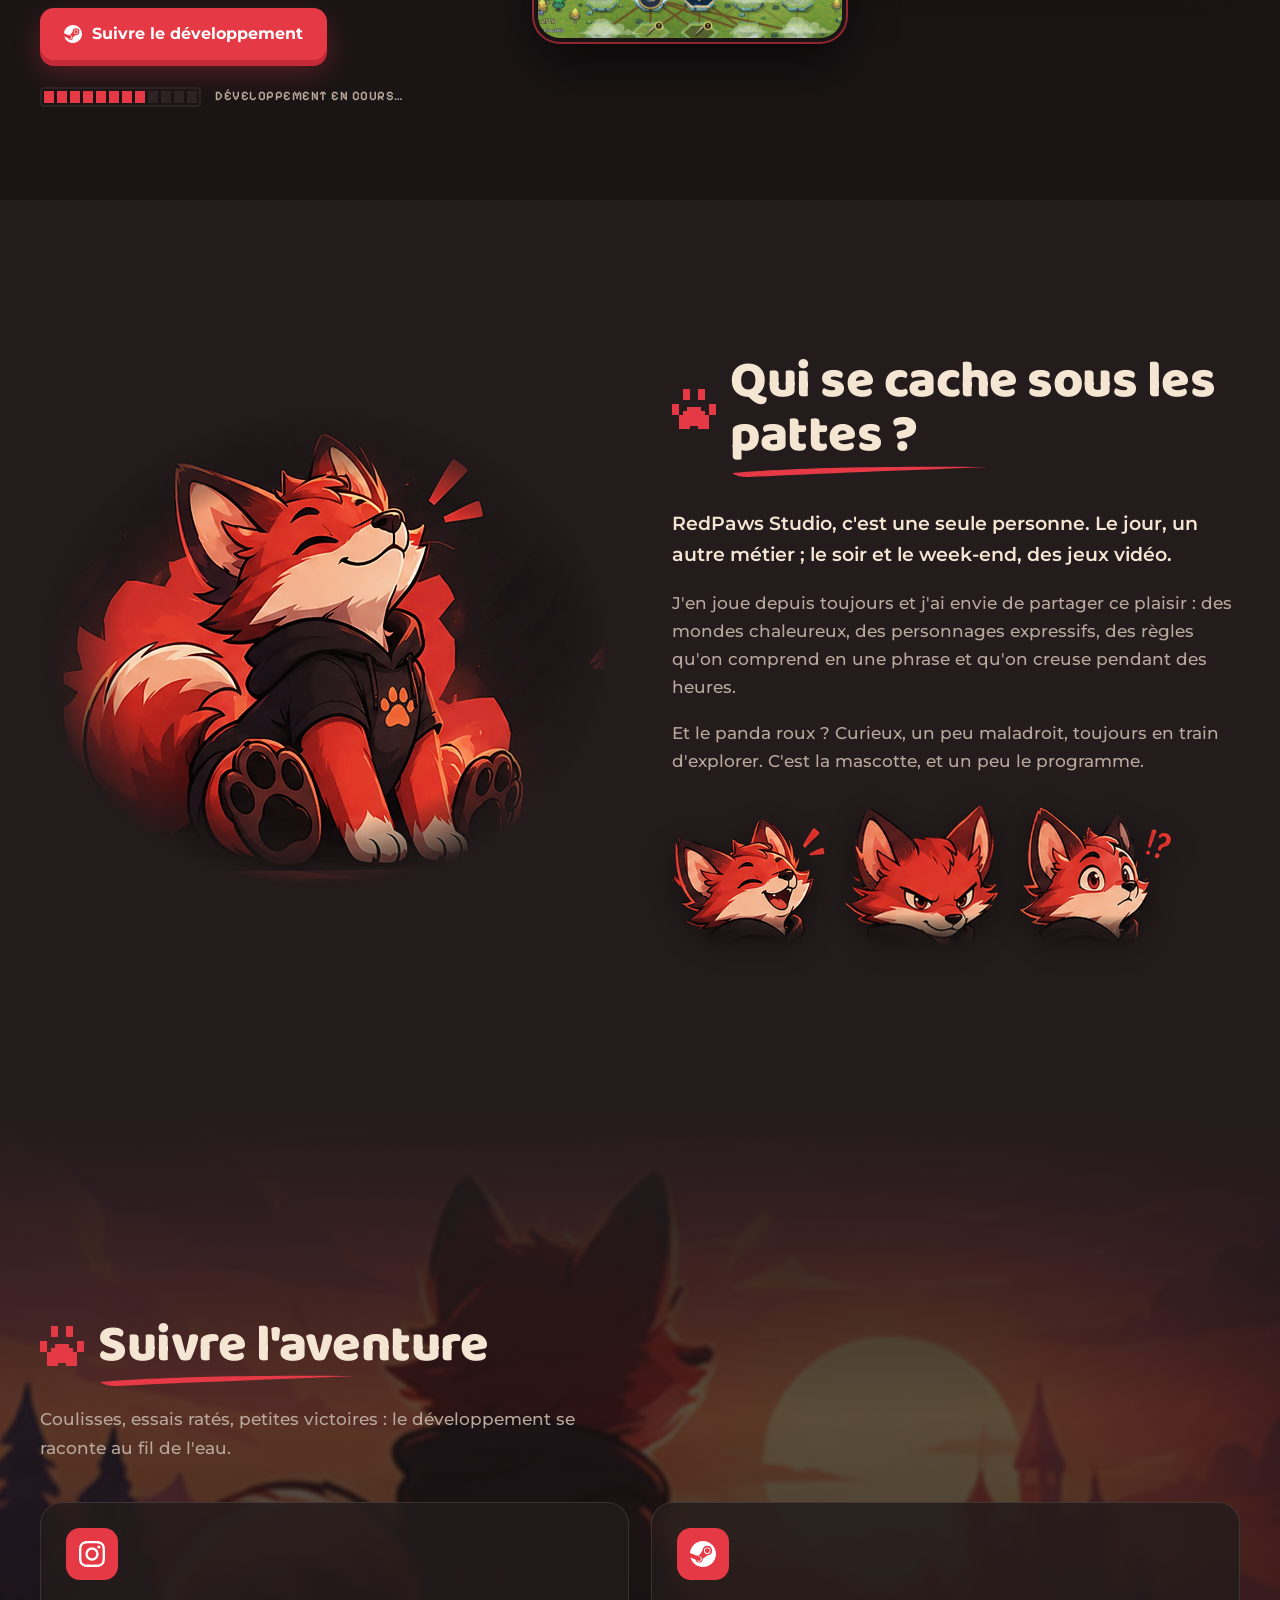
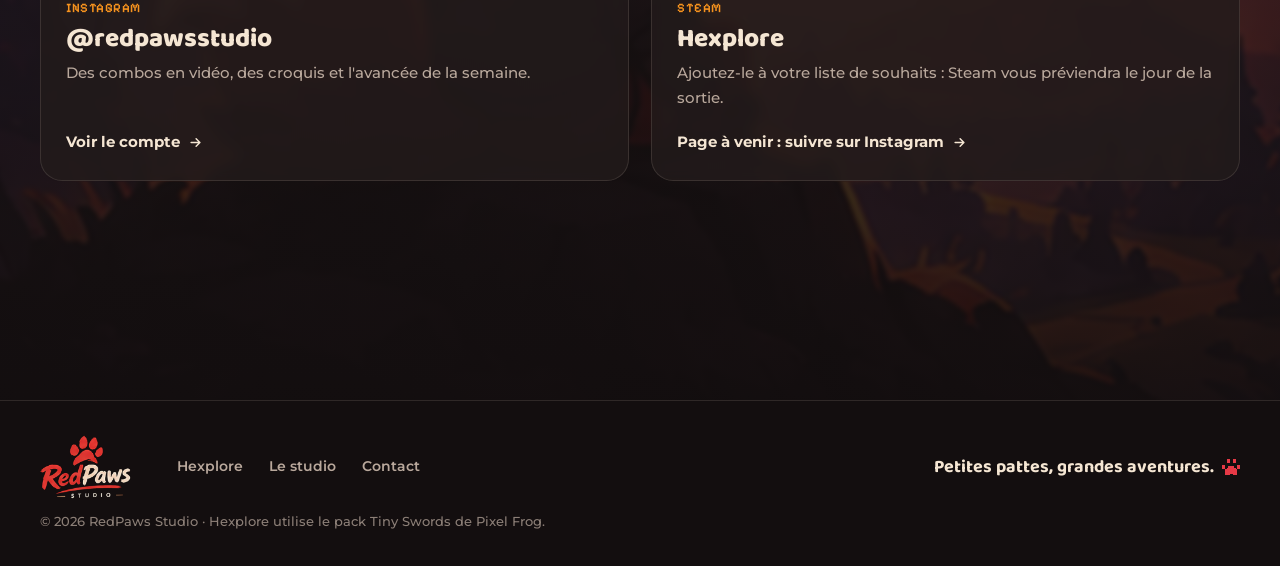
==== commit 059a8a0b: "Mascotte : les trois expressions découpées et détourées Co-Authored-By: Claude Opus 5.5 <noreply@ant" ====
--- a/index.html
+++ b/index.html
@@ -1,197 +1,201 @@
-<!doctype html>
-<html lang="fr" data-type="software">
-<head>
-  <meta charset="utf-8">
-  <meta name="viewport" content="width=device-width, initial-scale=1">
-  <title>RedPaws Studio · Petites pattes, grandes aventures</title>
-  <meta name="description" content="RedPaws Studio, studio indépendant d'une seule personne : des jeux d'aventure, de récit et de stratégie faits avec soin. Premier jeu : Hexplore, bientôt sur Steam.">
-  <meta name="page-type" content="software">
-  <meta name="site-kind" content="gaming">
-  <meta name="theme-color" content="#1a1415">
-  <meta name="color-scheme" content="dark">
-
-  <!-- Partage (Discord, Instagram, X…) : remplacer l'URL quand le domaine sera connu -->
-  <meta property="og:type" content="website">
-  <meta property="og:site_name" content="RedPaws Studio">
-  <meta property="og:title" content="RedPaws Studio · Petites pattes, grandes aventures">
-  <meta property="og:description" content="Des jeux d'aventure, de récit et de stratégie faits avec soin. Premier jeu : Hexplore, bientôt sur Steam.">
-  <meta property="og:image" content="https://redpawsstudio.github.io/assets/img/partage.jpg">
-  <meta property="og:url" content="https://redpawsstudio.github.io/">
-  <meta name="twitter:card" content="summary_large_image">
-
-  <link rel="icon" type="image/png" href="assets/img/favicon.png">
-  <link rel="apple-touch-icon" href="assets/img/apple-touch-icon.png">
-  <link rel="preconnect" href="https://fonts.googleapis.com">
-  <link rel="preconnect" href="https://fonts.gstatic.com" crossorigin>
-  <link href="https://fonts.googleapis.com/css2?family=Baloo+2:wght@600;700;800&family=Montserrat:wght@400;500;600;700&family=Pixelify+Sans:wght@500;600&display=swap" rel="stylesheet">
-  <link rel="preload" as="image" href="assets/img/hero.webp">
-  <link rel="stylesheet" href="styles.css">
-</head>
-<body>
-  <a class="skip" href="#contenu">Aller au contenu</a>
-
-  <!-- Icônes : pattes pixel, réseaux (Simple Icons, CC0) -->
-  <svg width="0" height="0" style="position:absolute" aria-hidden="true">
-    <symbol id="i-paw" viewBox="0 0 12 11" shape-rendering="crispEdges">
-      <rect x="0" y="4" width="2" height="3"/><rect x="3" y="0" width="2" height="3"/><rect x="7" y="0" width="2" height="3"/><rect x="10" y="4" width="2" height="3"/>
-      <rect x="4" y="5" width="4" height="1"/><rect x="3" y="6" width="6" height="1"/><rect x="2" y="7" width="8" height="3"/><rect x="2" y="10" width="3" height="1"/><rect x="7" y="10" width="3" height="1"/>
-    </symbol>
-    <symbol id="i-instagram" viewBox="0 0 24 24"><path d="M12 2.16c3.2 0 3.58.01 4.85.07 1.17.05 1.8.25 2.23.41.56.22.96.48 1.38.9.42.42.68.82.9 1.38.16.42.36 1.06.41 2.23.06 1.27.07 1.65.07 4.85s-.01 3.58-.07 4.85c-.05 1.17-.25 1.8-.41 2.23-.22.56-.48.96-.9 1.38-.42.42-.82.68-1.38.9-.42.16-1.06.36-2.23.41-1.27.06-1.65.07-4.85.07s-3.58-.01-4.85-.07c-1.17-.05-1.8-.25-2.23-.41a3.7 3.7 0 0 1-1.38-.9 3.7 3.7 0 0 1-.9-1.38c-.16-.42-.36-1.06-.41-2.23C2.17 15.58 2.16 15.2 2.16 12s.01-3.58.07-4.85c.05-1.17.25-1.8.41-2.23.22-.56.48-.96.9-1.38.42-.42.82-.68 1.38-.9.42-.16 1.06-.36 2.23-.41C8.42 2.17 8.8 2.16 12 2.16M12 0C8.74 0 8.33.01 7.05.07 5.78.13 4.9.33 4.14.63a5.9 5.9 0 0 0-2.13 1.38A5.9 5.9 0 0 0 .63 4.14C.33 4.9.13 5.78.07 7.05.01 8.33 0 8.74 0 12s.01 3.67.07 4.95c.06 1.27.26 2.15.56 2.91.31.79.72 1.46 1.38 2.13a5.9 5.9 0 0 0 2.13 1.38c.76.3 1.64.5 2.91.56C8.33 23.99 8.74 24 12 24s3.67-.01 4.95-.07c1.27-.06 2.15-.26 2.91-.56a5.9 5.9 0 0 0 2.13-1.38 5.9 5.9 0 0 0 1.38-2.13c.3-.76.5-1.64.56-2.91.06-1.28.07-1.69.07-4.95s-.01-3.67-.07-4.95c-.06-1.27-.26-2.15-.56-2.91a5.9 5.9 0 0 0-1.38-2.13A5.9 5.9 0 0 0 19.86.63C19.1.33 18.22.13 16.95.07 15.67.01 15.26 0 12 0zm0 5.84a6.16 6.16 0 1 0 0 12.32 6.16 6.16 0 0 0 0-12.32zM12 16a4 4 0 1 1 0-8 4 4 0 0 1 0 8zm6.4-11.85a1.44 1.44 0 1 0 0 2.88 1.44 1.44 0 0 0 0-2.88z"/></symbol>
-    <symbol id="i-steam" viewBox="0 0 24 24"><path d="M11.98 0C5.67 0 .5 4.86 0 11.04l6.44 2.66a3.4 3.4 0 0 1 1.92-.59h.19l2.87-4.15v-.06a4.54 4.54 0 0 1 4.53-4.53 4.54 4.54 0 0 1 4.53 4.53 4.54 4.54 0 0 1-4.53 4.53h-.1l-4.08 2.92v.16a3.4 3.4 0 0 1-3.4 3.4 3.42 3.42 0 0 1-3.34-2.74L.44 15.23C1.87 20.3 6.5 24 11.98 24c6.63 0 12-5.37 12-12s-5.37-12-12-12zM7.54 18.21l-1.47-.61a2.55 2.55 0 0 0 4.89-1.03 2.55 2.55 0 0 0-3.5-2.37l1.52.63a1.88 1.88 0 0 1-1.44 3.47zm11.41-9.3a3.02 3.02 0 0 0-3.02-3.02 3.02 3.02 0 1 0 3.02 3.02zm-5.28-.01a2.27 2.27 0 1 1 4.54 0 2.27 2.27 0 0 1-4.54 0z"/></symbol>
-    <symbol id="i-mail" viewBox="0 0 24 24" fill="none" stroke="currentColor" stroke-width="2" stroke-linecap="round" stroke-linejoin="round"><rect x="2.5" y="4.5" width="19" height="15" rx="2.5"/><path d="m3.5 6.5 8.5 6.5 8.5-6.5"/></symbol>
-    <symbol id="i-arrow" viewBox="0 0 24 24" fill="none" stroke="currentColor" stroke-width="2.4" stroke-linecap="round" stroke-linejoin="round"><path d="M5 12h13M13 6l6 6-6 6"/></symbol>
-  </svg>
-
-  <header class="top" data-top>
-    <div class="wrap top__in">
-      <a class="top__brand" href="#accueil" aria-label="RedPaws Studio, retour en haut">
-        <img src="assets/img/logo-nav.webp" alt="" width="599" height="423">
-      </a>
-      <button class="top__toggle" type="button" aria-expanded="false" aria-controls="menu" data-toggle>
-        <span class="sr">Menu</span><i></i><i></i><i></i>
-      </button>
-      <nav class="top__nav" id="menu" aria-label="Navigation principale">
-        <a href="#hexplore">Hexplore</a>
-        <a href="#studio">Le studio</a>
-        <a href="#suivre">Suivre</a>
-        <span class="top__social">
-          <a class="icon-link" data-link="instagram" href="#suivre" aria-label="Instagram de RedPaws Studio"><svg><use href="#i-instagram"/></svg></a>
-          <a class="icon-link" data-link="steam" href="#hexplore" aria-label="Hexplore sur Steam"><svg><use href="#i-steam"/></svg></a>
-        </span>
-      </nav>
-    </div>
-  </header>
-
-  <main id="contenu">
-    <!-- 1. Accueil -->
-    <section class="hero" id="accueil" data-enter>
-      <div class="hero__art" aria-hidden="true">
-        <img src="assets/img/hero.webp" alt="" width="1336" height="1080" fetchpriority="high">
-      </div>
-      <div class="wrap hero__in">
-        <div class="hero__copy">
-          <h1 class="hero__logo"><img src="assets/img/logo.webp" alt="RedPaws Studio" width="1034" height="763"></h1>
-          <div class="divider" aria-hidden="true"><span></span><svg><use href="#i-paw"/></svg><span></span></div>
-          <p class="hero__tagline">Petites pattes, grandes aventures.</p>
-          <p class="hero__lead">Un développeur, ses soirées, ses week-ends, et l'envie de partager des jeux d'aventure et de stratégie faits avec soin.</p>
-          <div class="hero__actions">
-            <a class="btn btn--red" href="#hexplore">Découvrir Hexplore <svg><use href="#i-arrow"/></svg></a>
-            <a class="btn btn--ghost" data-link="instagram" href="#suivre"><svg><use href="#i-instagram"/></svg> Suivre sur Instagram</a>
-          </div>
-          <p class="hero__fact"><span class="px">Premier jeu</span> Hexplore, bientôt sur Steam</p>
-        </div>
-      </div>
-      <ul class="wrap pillars" aria-label="Ce que fait le studio">
-        <li>
-          <svg viewBox="0 0 48 48" aria-hidden="true"><path d="M14 14h20a10 10 0 0 1 10 10v2a9 9 0 0 1-16 5.6l-1.2-1.6h-5.6L20 31.6A9 9 0 0 1 4 26v-2a10 10 0 0 1 10-10z" fill="currentColor"/><path d="M14 20v8M10 24h8" stroke="#1a1415" stroke-width="3" stroke-linecap="round"/><circle cx="32" cy="22" r="2.2" fill="#1a1415"/><circle cx="37" cy="27" r="2.2" fill="#1a1415"/></svg>
-          <span>Jeux narratifs <br>et d'aventure</span>
-        </li>
-        <li>
-          <svg viewBox="0 0 48 48" aria-hidden="true"><circle cx="24" cy="24" r="18" fill="none" stroke="currentColor" stroke-width="4"/><path d="m31 17-4.5 9.5L17 31l4.5-9.5z" fill="currentColor"/></svg>
-          <span>Gestion et stratégie, <br>avec une âme d'aventure</span>
-        </li>
-        <li>
-          <svg viewBox="0 0 48 48" aria-hidden="true"><path d="M24 41S6 30.5 6 18.5A9.5 9.5 0 0 1 24 13a9.5 9.5 0 0 1 18 5.5C42 30.5 24 41 24 41z" fill="currentColor"/></svg>
-          <span>Créé sur mon temps libre, <br>par pure passion</span>
-        </li>
-      </ul>
-    </section>
-
-    <!-- 2. Hexplore -->
-    <section class="game" id="hexplore">
-      <div class="wrap">
-        <h2 class="title"><svg aria-hidden="true"><use href="#i-paw"/></svg> Le premier jeu</h2>
-        <div class="game__grid">
-          <div class="game__copy">
-            <p class="badge"><span class="badge__dot"></span>Bientôt sur Steam</p>
-            <h3 class="game__name">Hexplore</h3>
-            <p class="game__genre">Tactique au tour par tour sur hexagones · roguelike</p>
-            <p class="game__pitch">On pose de la lave, on pousse l'ennemi dedans, on gèle, on fait exploser. Dans Hexplore, on fabrique le terrain par l'alchimie, puis on s'en sert contre ses adversaires.</p>
-            <ul class="paws">
-              <li><svg aria-hidden="true"><use href="#i-paw"/></svg>Aucun hasard côté joueur : chaque tour est une petite énigme.</li>
-              <li><svg aria-hidden="true"><use href="#i-paw"/></svg>Une partie de 45 minutes, dix étages, et une histoire qui avance même quand on perd.</li>
-              <li><svg aria-hidden="true"><use href="#i-paw"/></svg>Des créatures plus maladroites que méchantes, et des héros qui se chambrent.</li>
-            </ul>
-            <div class="game__actions">
-              <a class="btn btn--red" data-link="steam" data-soon="Suivre le développement" href="#suivre"><svg><use href="#i-steam"/></svg> <span data-label>Ajouter à ma liste de souhaits</span></a>
-            </div>
-            <div class="loading" aria-hidden="true">
-              <div class="loading__bar"><i></i><i></i><i></i><i></i><i></i><i></i><i></i><i></i><i></i><i></i><i></i><i></i></div>
-              <span class="px">Développement en cours…</span>
-            </div>
-          </div>
-          <div class="game__media">
-            <figure class="shot shot--main">
-              <img src="assets/img/hexplore-combat.webp" alt="Un combat d'Hexplore : le héros face à des créatures sur une île d'hexagones, avec de la lave et de l'eau posées sur le terrain" width="1600" height="933" loading="lazy">
-            </figure>
-            <figure class="shot shot--side">
-              <img src="assets/img/hexplore-ile.webp" alt="La carte d'une île d'Hexplore, explorée case par case, la brume recouvrant les lieux encore inconnus" width="1400" height="963" loading="lazy">
-            </figure>
-          </div>
-        </div>
-      </div>
-    </section>
-
-    <!-- 3. Le studio -->
-    <section class="studio" id="studio">
-      <div class="wrap studio__grid">
-        <div class="studio__art">
-          <img src="assets/img/mascotte.webp" alt="La mascotte de RedPaws Studio : un panda roux en sweat à capuche noir, assis, l'air ravi" width="1100" height="920" loading="lazy">
-        </div>
-        <div class="studio__copy">
-          <h2 class="title"><svg aria-hidden="true"><use href="#i-paw"/></svg> Qui se cache sous les pattes ?</h2>
-          <p>RedPaws Studio, c'est une seule personne. Le jour, un autre métier ; le soir et le week-end, des jeux vidéo.</p>
-          <p>J'en joue depuis toujours et j'ai envie de partager ce plaisir : des mondes chaleureux, des personnages expressifs, des règles qu'on comprend en une phrase et qu'on creuse pendant des heures.</p>
-          <p>Et le panda roux ? Curieux, un peu maladroit, toujours en train d'explorer. C'est la mascotte, et un peu le programme.</p>
-          <img class="studio__faces" src="assets/img/expressions.webp" alt="Trois expressions de la mascotte : hilare, déterminée, étonnée" width="1120" height="326" loading="lazy">
-        </div>
-      </div>
-    </section>
-
-    <!-- 4. Suivre et contact -->
-    <section class="follow" id="suivre">
-      <div class="follow__bg" aria-hidden="true"><img src="assets/img/panorama.webp" alt="" width="1095" height="753" loading="lazy"></div>
-      <div class="wrap">
-        <h2 class="title"><svg aria-hidden="true"><use href="#i-paw"/></svg> Suivre l'aventure</h2>
-        <p class="follow__lead">Coulisses, essais ratés, petites victoires : le développement se raconte au fil de l'eau.</p>
-        <div class="cards">
-          <a class="card" data-link="instagram" href="#suivre">
-            <span class="card__icon"><svg><use href="#i-instagram"/></svg></span>
-            <span class="card__kicker px">Instagram</span>
-            <span class="card__title" data-text="instagram-handle">@redpawsstudio</span>
-            <span class="card__text">Des combos en vidéo, des croquis et l'avancée de la semaine.</span>
-            <span class="card__go">Voir le compte <svg><use href="#i-arrow"/></svg></span>
-          </a>
-          <a class="card" data-link="steam" data-soon-card href="#hexplore">
-            <span class="card__icon"><svg><use href="#i-steam"/></svg></span>
-            <span class="card__kicker px">Steam</span>
-            <span class="card__title">Hexplore</span>
-            <span class="card__text">Ajoutez-le à votre liste de souhaits : Steam vous préviendra le jour de la sortie.</span>
-            <span class="card__go"><span data-soon-label>Ouvrir la page Steam</span> <svg><use href="#i-arrow"/></svg></span>
-          </a>
-          <a class="card" data-link="email" href="#suivre">
-            <span class="card__icon"><svg><use href="#i-mail"/></svg></span>
-            <span class="card__kicker px">Contact</span>
-            <span class="card__title" data-text="email">Écrire au studio</span>
-            <span class="card__text">Une question, un retour de test, une idée : je lis tout et je réponds, parfois avec un peu de retard.</span>
-            <span class="card__go">Envoyer un message <svg><use href="#i-arrow"/></svg></span>
-          </a>
-        </div>
-      </div>
-    </section>
-  </main>
-
-  <footer class="foot">
-    <div class="wrap foot__in">
-      <a class="foot__brand" href="#accueil" aria-label="RedPaws Studio, retour en haut"><img src="assets/img/logo-nav.webp" alt="" width="599" height="423" loading="lazy"></a>
-      <nav class="foot__nav" aria-label="Pied de page">
-        <a href="#hexplore">Hexplore</a><a href="#studio">Le studio</a><a href="#suivre">Contact</a>
-      </nav>
-      <p class="foot__motto">Petites pattes, grandes aventures. <svg aria-hidden="true"><use href="#i-paw"/></svg></p>
-      <p class="foot__legal">© <span data-year>2026</span> RedPaws Studio · Hexplore utilise le pack Tiny Swords de Pixel Frog.</p>
-    </div>
-  </footer>
-
-  <script src="script.js"></script>
-</body>
-</html>
+<!doctype html>
+<html lang="fr" data-type="software">
+<head>
+  <meta charset="utf-8">
+  <meta name="viewport" content="width=device-width, initial-scale=1">
+  <title>RedPaws Studio · Petites pattes, grandes aventures</title>
+  <meta name="description" content="RedPaws Studio, studio indépendant d'une seule personne : des jeux d'aventure, de récit et de stratégie faits avec soin. Premier jeu : Hexplore, bientôt sur Steam.">
+  <meta name="page-type" content="software">
+  <meta name="site-kind" content="gaming">
+  <meta name="theme-color" content="#1a1415">
+  <meta name="color-scheme" content="dark">
+
+  <!-- Partage (Discord, Instagram, X…) : remplacer l'URL quand le domaine sera connu -->
+  <meta property="og:type" content="website">
+  <meta property="og:site_name" content="RedPaws Studio">
+  <meta property="og:title" content="RedPaws Studio · Petites pattes, grandes aventures">
+  <meta property="og:description" content="Des jeux d'aventure, de récit et de stratégie faits avec soin. Premier jeu : Hexplore, bientôt sur Steam.">
+  <meta property="og:image" content="https://redpawsstudio.github.io/assets/img/partage.jpg">
+  <meta property="og:url" content="https://redpawsstudio.github.io/">
+  <meta name="twitter:card" content="summary_large_image">
+
+  <link rel="icon" type="image/png" href="assets/img/favicon.png">
+  <link rel="apple-touch-icon" href="assets/img/apple-touch-icon.png">
+  <link rel="preconnect" href="https://fonts.googleapis.com">
+  <link rel="preconnect" href="https://fonts.gstatic.com" crossorigin>
+  <link href="https://fonts.googleapis.com/css2?family=Baloo+2:wght@600;700;800&family=Montserrat:wght@400;500;600;700&family=Pixelify+Sans:wght@500;600&display=swap" rel="stylesheet">
+  <link rel="preload" as="image" href="assets/img/hero.webp">
+  <link rel="stylesheet" href="styles.css">
+</head>
+<body>
+  <a class="skip" href="#contenu">Aller au contenu</a>
+
+  <!-- Icônes : pattes pixel, réseaux (Simple Icons, CC0) -->
+  <svg width="0" height="0" style="position:absolute" aria-hidden="true">
+    <symbol id="i-paw" viewBox="0 0 12 11" shape-rendering="crispEdges">
+      <rect x="0" y="4" width="2" height="3"/><rect x="3" y="0" width="2" height="3"/><rect x="7" y="0" width="2" height="3"/><rect x="10" y="4" width="2" height="3"/>
+      <rect x="4" y="5" width="4" height="1"/><rect x="3" y="6" width="6" height="1"/><rect x="2" y="7" width="8" height="3"/><rect x="2" y="10" width="3" height="1"/><rect x="7" y="10" width="3" height="1"/>
+    </symbol>
+    <symbol id="i-instagram" viewBox="0 0 24 24"><path d="M12 2.16c3.2 0 3.58.01 4.85.07 1.17.05 1.8.25 2.23.41.56.22.96.48 1.38.9.42.42.68.82.9 1.38.16.42.36 1.06.41 2.23.06 1.27.07 1.65.07 4.85s-.01 3.58-.07 4.85c-.05 1.17-.25 1.8-.41 2.23-.22.56-.48.96-.9 1.38-.42.42-.82.68-1.38.9-.42.16-1.06.36-2.23.41-1.27.06-1.65.07-4.85.07s-3.58-.01-4.85-.07c-1.17-.05-1.8-.25-2.23-.41a3.7 3.7 0 0 1-1.38-.9 3.7 3.7 0 0 1-.9-1.38c-.16-.42-.36-1.06-.41-2.23C2.17 15.58 2.16 15.2 2.16 12s.01-3.58.07-4.85c.05-1.17.25-1.8.41-2.23.22-.56.48-.96.9-1.38.42-.42.82-.68 1.38-.9.42-.16 1.06-.36 2.23-.41C8.42 2.17 8.8 2.16 12 2.16M12 0C8.74 0 8.33.01 7.05.07 5.78.13 4.9.33 4.14.63a5.9 5.9 0 0 0-2.13 1.38A5.9 5.9 0 0 0 .63 4.14C.33 4.9.13 5.78.07 7.05.01 8.33 0 8.74 0 12s.01 3.67.07 4.95c.06 1.27.26 2.15.56 2.91.31.79.72 1.46 1.38 2.13a5.9 5.9 0 0 0 2.13 1.38c.76.3 1.64.5 2.91.56C8.33 23.99 8.74 24 12 24s3.67-.01 4.95-.07c1.27-.06 2.15-.26 2.91-.56a5.9 5.9 0 0 0 2.13-1.38 5.9 5.9 0 0 0 1.38-2.13c.3-.76.5-1.64.56-2.91.06-1.28.07-1.69.07-4.95s-.01-3.67-.07-4.95c-.06-1.27-.26-2.15-.56-2.91a5.9 5.9 0 0 0-1.38-2.13A5.9 5.9 0 0 0 19.86.63C19.1.33 18.22.13 16.95.07 15.67.01 15.26 0 12 0zm0 5.84a6.16 6.16 0 1 0 0 12.32 6.16 6.16 0 0 0 0-12.32zM12 16a4 4 0 1 1 0-8 4 4 0 0 1 0 8zm6.4-11.85a1.44 1.44 0 1 0 0 2.88 1.44 1.44 0 0 0 0-2.88z"/></symbol>
+    <symbol id="i-steam" viewBox="0 0 24 24"><path d="M11.98 0C5.67 0 .5 4.86 0 11.04l6.44 2.66a3.4 3.4 0 0 1 1.92-.59h.19l2.87-4.15v-.06a4.54 4.54 0 0 1 4.53-4.53 4.54 4.54 0 0 1 4.53 4.53 4.54 4.54 0 0 1-4.53 4.53h-.1l-4.08 2.92v.16a3.4 3.4 0 0 1-3.4 3.4 3.42 3.42 0 0 1-3.34-2.74L.44 15.23C1.87 20.3 6.5 24 11.98 24c6.63 0 12-5.37 12-12s-5.37-12-12-12zM7.54 18.21l-1.47-.61a2.55 2.55 0 0 0 4.89-1.03 2.55 2.55 0 0 0-3.5-2.37l1.52.63a1.88 1.88 0 0 1-1.44 3.47zm11.41-9.3a3.02 3.02 0 0 0-3.02-3.02 3.02 3.02 0 1 0 3.02 3.02zm-5.28-.01a2.27 2.27 0 1 1 4.54 0 2.27 2.27 0 0 1-4.54 0z"/></symbol>
+    <symbol id="i-mail" viewBox="0 0 24 24" fill="none" stroke="currentColor" stroke-width="2" stroke-linecap="round" stroke-linejoin="round"><rect x="2.5" y="4.5" width="19" height="15" rx="2.5"/><path d="m3.5 6.5 8.5 6.5 8.5-6.5"/></symbol>
+    <symbol id="i-arrow" viewBox="0 0 24 24" fill="none" stroke="currentColor" stroke-width="2.4" stroke-linecap="round" stroke-linejoin="round"><path d="M5 12h13M13 6l6 6-6 6"/></symbol>
+  </svg>
+
+  <header class="top" data-top>
+    <div class="wrap top__in">
+      <a class="top__brand" href="#accueil" aria-label="RedPaws Studio, retour en haut">
+        <img src="assets/img/logo-nav.webp" alt="" width="599" height="423">
+      </a>
+      <button class="top__toggle" type="button" aria-expanded="false" aria-controls="menu" data-toggle>
+        <span class="sr">Menu</span><i></i><i></i><i></i>
+      </button>
+      <nav class="top__nav" id="menu" aria-label="Navigation principale">
+        <a href="#hexplore">Hexplore</a>
+        <a href="#studio">Le studio</a>
+        <a href="#suivre">Suivre</a>
+        <span class="top__social">
+          <a class="icon-link" data-link="instagram" href="#suivre" aria-label="Instagram de RedPaws Studio"><svg><use href="#i-instagram"/></svg></a>
+          <a class="icon-link" data-link="steam" href="#hexplore" aria-label="Hexplore sur Steam"><svg><use href="#i-steam"/></svg></a>
+        </span>
+      </nav>
+    </div>
+  </header>
+
+  <main id="contenu">
+    <!-- 1. Accueil -->
+    <section class="hero" id="accueil" data-enter>
+      <div class="hero__art" aria-hidden="true">
+        <img src="assets/img/hero.webp" alt="" width="1336" height="1080" fetchpriority="high">
+      </div>
+      <div class="wrap hero__in">
+        <div class="hero__copy">
+          <h1 class="hero__logo"><img src="assets/img/logo.webp" alt="RedPaws Studio" width="1034" height="763"></h1>
+          <div class="divider" aria-hidden="true"><span></span><svg><use href="#i-paw"/></svg><span></span></div>
+          <p class="hero__tagline">Petites pattes, grandes aventures.</p>
+          <p class="hero__lead">Un développeur, ses soirées, ses week-ends, et l'envie de partager des jeux d'aventure et de stratégie faits avec soin.</p>
+          <div class="hero__actions">
+            <a class="btn btn--red" href="#hexplore">Découvrir Hexplore <svg><use href="#i-arrow"/></svg></a>
+            <a class="btn btn--ghost" data-link="instagram" href="#suivre"><svg><use href="#i-instagram"/></svg> Suivre sur Instagram</a>
+          </div>
+          <p class="hero__fact"><span class="px">Premier jeu</span> Hexplore, bientôt sur Steam</p>
+        </div>
+      </div>
+      <ul class="wrap pillars" aria-label="Ce que fait le studio">
+        <li>
+          <svg viewBox="0 0 48 48" aria-hidden="true"><path d="M14 14h20a10 10 0 0 1 10 10v2a9 9 0 0 1-16 5.6l-1.2-1.6h-5.6L20 31.6A9 9 0 0 1 4 26v-2a10 10 0 0 1 10-10z" fill="currentColor"/><path d="M14 20v8M10 24h8" stroke="#1a1415" stroke-width="3" stroke-linecap="round"/><circle cx="32" cy="22" r="2.2" fill="#1a1415"/><circle cx="37" cy="27" r="2.2" fill="#1a1415"/></svg>
+          <span>Jeux narratifs <br>et d'aventure</span>
+        </li>
+        <li>
+          <svg viewBox="0 0 48 48" aria-hidden="true"><circle cx="24" cy="24" r="18" fill="none" stroke="currentColor" stroke-width="4"/><path d="m31 17-4.5 9.5L17 31l4.5-9.5z" fill="currentColor"/></svg>
+          <span>Gestion et stratégie, <br>avec une âme d'aventure</span>
+        </li>
+        <li>
+          <svg viewBox="0 0 48 48" aria-hidden="true"><path d="M24 41S6 30.5 6 18.5A9.5 9.5 0 0 1 24 13a9.5 9.5 0 0 1 18 5.5C42 30.5 24 41 24 41z" fill="currentColor"/></svg>
+          <span>Créé sur mon temps libre, <br>par pure passion</span>
+        </li>
+      </ul>
+    </section>
+
+    <!-- 2. Hexplore -->
+    <section class="game" id="hexplore">
+      <div class="wrap">
+        <h2 class="title"><svg aria-hidden="true"><use href="#i-paw"/></svg> Le premier jeu</h2>
+        <div class="game__grid">
+          <div class="game__copy">
+            <p class="badge"><span class="badge__dot"></span>Bientôt sur Steam</p>
+            <h3 class="game__name">Hexplore</h3>
+            <p class="game__genre">Tactique au tour par tour sur hexagones · roguelike</p>
+            <p class="game__pitch">On pose de la lave, on pousse l'ennemi dedans, on gèle, on fait exploser. Dans Hexplore, on fabrique le terrain par l'alchimie, puis on s'en sert contre ses adversaires.</p>
+            <ul class="paws">
+              <li><svg aria-hidden="true"><use href="#i-paw"/></svg>Aucun hasard côté joueur : chaque tour est une petite énigme.</li>
+              <li><svg aria-hidden="true"><use href="#i-paw"/></svg>Une partie de 45 minutes, dix étages, et une histoire qui avance même quand on perd.</li>
+              <li><svg aria-hidden="true"><use href="#i-paw"/></svg>Des créatures plus maladroites que méchantes, et des héros qui se chambrent.</li>
+            </ul>
+            <div class="game__actions">
+              <a class="btn btn--red" data-link="steam" data-soon="Suivre le développement" href="#suivre"><svg><use href="#i-steam"/></svg> <span data-label>Ajouter à ma liste de souhaits</span></a>
+            </div>
+            <div class="loading" aria-hidden="true">
+              <div class="loading__bar"><i></i><i></i><i></i><i></i><i></i><i></i><i></i><i></i><i></i><i></i><i></i><i></i></div>
+              <span class="px">Développement en cours…</span>
+            </div>
+          </div>
+          <div class="game__media">
+            <figure class="shot shot--main">
+              <img src="assets/img/hexplore-combat.webp" alt="Un combat d'Hexplore : le héros face à des créatures sur une île d'hexagones, avec de la lave et de l'eau posées sur le terrain" width="1600" height="933" loading="lazy">
+            </figure>
+            <figure class="shot shot--side">
+              <img src="assets/img/hexplore-ile.webp" alt="La carte d'une île d'Hexplore, explorée case par case, la brume recouvrant les lieux encore inconnus" width="1400" height="963" loading="lazy">
+            </figure>
+          </div>
+        </div>
+      </div>
+    </section>
+
+    <!-- 3. Le studio -->
+    <section class="studio" id="studio">
+      <div class="wrap studio__grid">
+        <div class="studio__art">
+          <img src="assets/img/mascotte.webp" alt="La mascotte de RedPaws Studio : un panda roux en sweat à capuche noir, assis, l'air ravi" width="1100" height="920" loading="lazy">
+        </div>
+        <div class="studio__copy">
+          <h2 class="title"><svg aria-hidden="true"><use href="#i-paw"/></svg> Qui se cache sous les pattes ?</h2>
+          <p>RedPaws Studio, c'est une seule personne. Le jour, un autre métier ; le soir et le week-end, des jeux vidéo.</p>
+          <p>J'en joue depuis toujours et j'ai envie de partager ce plaisir : des mondes chaleureux, des personnages expressifs, des règles qu'on comprend en une phrase et qu'on creuse pendant des heures.</p>
+          <p>Et le panda roux ? Curieux, un peu maladroit, toujours en train d'explorer. C'est la mascotte, et un peu le programme.</p>
+          <div class="studio__faces">
+            <img src="assets/img/mascotte-rire.webp" alt="La mascotte éclate de rire" width="529" height="435" loading="lazy">
+            <img src="assets/img/mascotte-malice.webp" alt="La mascotte, l'air malicieux et déterminé" width="458" height="420" loading="lazy">
+            <img src="assets/img/mascotte-surprise.webp" alt="La mascotte, surprise" width="476" height="429" loading="lazy">
+          </div>
+        </div>
+      </div>
+    </section>
+
+    <!-- 4. Suivre et contact -->
+    <section class="follow" id="suivre">
+      <div class="follow__bg" aria-hidden="true"><img src="assets/img/panorama.webp" alt="" width="1095" height="753" loading="lazy"></div>
+      <div class="wrap">
+        <h2 class="title"><svg aria-hidden="true"><use href="#i-paw"/></svg> Suivre l'aventure</h2>
+        <p class="follow__lead">Coulisses, essais ratés, petites victoires : le développement se raconte au fil de l'eau.</p>
+        <div class="cards">
+          <a class="card" data-link="instagram" href="#suivre">
+            <span class="card__icon"><svg><use href="#i-instagram"/></svg></span>
+            <span class="card__kicker px">Instagram</span>
+            <span class="card__title" data-text="instagram-handle">@redpawsstudio</span>
+            <span class="card__text">Des combos en vidéo, des croquis et l'avancée de la semaine.</span>
+            <span class="card__go">Voir le compte <svg><use href="#i-arrow"/></svg></span>
+          </a>
+          <a class="card" data-link="steam" data-soon-card href="#hexplore">
+            <span class="card__icon"><svg><use href="#i-steam"/></svg></span>
+            <span class="card__kicker px">Steam</span>
+            <span class="card__title">Hexplore</span>
+            <span class="card__text">Ajoutez-le à votre liste de souhaits : Steam vous préviendra le jour de la sortie.</span>
+            <span class="card__go"><span data-soon-label>Ouvrir la page Steam</span> <svg><use href="#i-arrow"/></svg></span>
+          </a>
+          <a class="card" data-link="email" href="#suivre">
+            <span class="card__icon"><svg><use href="#i-mail"/></svg></span>
+            <span class="card__kicker px">Contact</span>
+            <span class="card__title" data-text="email">Écrire au studio</span>
+            <span class="card__text">Une question, un retour de test, une idée : je lis tout et je réponds, parfois avec un peu de retard.</span>
+            <span class="card__go">Envoyer un message <svg><use href="#i-arrow"/></svg></span>
+          </a>
+        </div>
+      </div>
+    </section>
+  </main>
+
+  <footer class="foot">
+    <div class="wrap foot__in">
+      <a class="foot__brand" href="#accueil" aria-label="RedPaws Studio, retour en haut"><img src="assets/img/logo-nav.webp" alt="" width="599" height="423" loading="lazy"></a>
+      <nav class="foot__nav" aria-label="Pied de page">
+        <a href="#hexplore">Hexplore</a><a href="#studio">Le studio</a><a href="#suivre">Contact</a>
+      </nav>
+      <p class="foot__motto">Petites pattes, grandes aventures. <svg aria-hidden="true"><use href="#i-paw"/></svg></p>
+      <p class="foot__legal">© <span data-year>2026</span> RedPaws Studio · Hexplore utilise le pack Tiny Swords de Pixel Frog.</p>
+    </div>
+  </footer>
+
+  <script src="script.js"></script>
+</body>
+</html>
--- a/styles.css
+++ b/styles.css
@@ -1,286 +1,284 @@
-/* RedPaws Studio : charte de Concept.png (palette, Baloo 2 + Montserrat), une touche de pixel art (Pixelify Sans). */
-:root {
-  --red: #e63946;
-  --red-deep: #c42a37;
-  --orange: #f7931e;
-  --cream: #f5e6d3;
-  --ink: #1a1415;          /* le noir chaud des illustrations */
-  --ink-2: #231b1c;
-  --ink-3: #2e2324;
-  --muted: #b9a89c;        /* texte secondaire lisible sur fond sombre */
-  --grey: #6b6b6b;
-  --line: rgba(245, 230, 211, .12);
-  --radius: 14px;
-  --radius-lg: 22px;
-  --wrap: 1200px;
-  --gutter: clamp(16px, 4vw, 40px);
-  --head: 76px;
-  --f-title: "Baloo 2", "Trebuchet MS", system-ui, sans-serif;
-  --f-text: "Montserrat", system-ui, -apple-system, "Segoe UI", sans-serif;
-  --f-pixel: "Pixelify Sans", "Courier New", monospace;
-  color-scheme: dark;
-}
-
-*, *::before, *::after { box-sizing: border-box; }
-html { scroll-behavior: smooth; scroll-padding-top: var(--head); -webkit-text-size-adjust: 100%; }
-body {
-  margin: 0;
-  background: var(--ink);
-  color: var(--cream);
-  font: 500 17px/1.65 var(--f-text);
-  -webkit-font-smoothing: antialiased;
-  overflow-x: hidden;
-}
-img { display: block; max-width: 100%; height: auto; }
-a { color: inherit; }
-svg { width: 1em; height: 1em; fill: currentColor; flex: none; }
-h1, h2, h3, p, ul, figure { margin: 0; }
-.sr { position: absolute; width: 1px; height: 1px; overflow: hidden; clip: rect(0 0 0 0); white-space: nowrap; }
-.px { font-family: var(--f-pixel); font-weight: 600; letter-spacing: .04em; text-transform: uppercase; }
-.wrap { width: 100%; max-width: calc(var(--wrap) + 2 * var(--gutter)); margin-inline: auto; padding-inline: var(--gutter); }
-
-.skip {
-  position: fixed; left: 16px; top: -60px; z-index: 100;
-  background: var(--cream); color: var(--ink); padding: 10px 16px; border-radius: 10px;
-  font-weight: 700; text-decoration: none; transition: top .2s;
-}
-.skip:focus { top: 12px; }
-:focus-visible { outline: 3px solid var(--orange); outline-offset: 3px; border-radius: 6px; }
-
-/* ---------- En-tête ---------- */
-.top {
-  position: fixed; inset: 0 0 auto; z-index: 50; height: var(--head);
-  transition: background .3s, box-shadow .3s;
-}
-.top.is-scrolled { background: rgba(26, 20, 21, .9); backdrop-filter: blur(10px); box-shadow: 0 1px 0 var(--line); }
-.top__in { height: 100%; display: flex; align-items: center; justify-content: space-between; gap: 24px; }
-.top__brand img { height: 52px; width: auto; transition: transform .25s; }
-.top__brand:hover img { transform: rotate(-3deg) scale(1.04); }
-.top__nav { display: flex; align-items: center; gap: 6px; }
-.top__nav > a {
-  position: relative; padding: 12px 14px; text-decoration: none; font-weight: 600; font-size: 15px;
-}
-.top__nav > a::after {
-  content: ""; position: absolute; left: 14px; right: 14px; bottom: 6px; height: 3px; border-radius: 3px;
-  background: var(--red); transform: scaleX(0); transform-origin: left; transition: transform .25s;
-}
-.top__nav > a:hover::after { transform: scaleX(1); }
-.top__social { display: flex; gap: 4px; margin-left: 10px; padding-left: 14px; border-left: 1px solid var(--line); }
-.icon-link {
-  display: grid; place-items: center; width: 44px; height: 44px; border-radius: 12px;
-  font-size: 20px; transition: background .2s, color .2s, transform .2s;
-}
-.icon-link:hover { background: var(--ink-3); color: var(--red); transform: translateY(-2px); }
-.top__toggle { display: none; }
-
-/* ---------- Boutons ---------- */
-.btn {
-  display: inline-flex; align-items: center; gap: 10px; min-height: 52px; padding: 0 24px;
-  border-radius: var(--radius); font: 700 16px/1 var(--f-text); text-decoration: none;
-  transition: transform .18s, box-shadow .18s, background .18s, color .18s;
-}
-.btn svg { font-size: 18px; }
-.btn:hover { transform: translateY(-2px); }
-.btn:active { transform: translateY(1px); }
-.btn--red { background: var(--red); color: #fff; box-shadow: 0 6px 0 var(--red-deep), 0 12px 28px rgba(230, 57, 70, .3); }
-.btn--red:hover { box-shadow: 0 8px 0 var(--red-deep), 0 16px 34px rgba(230, 57, 70, .4); }
-.btn--red:active { box-shadow: 0 3px 0 var(--red-deep), 0 6px 14px rgba(230, 57, 70, .3); }
-.btn--ghost { color: var(--cream); box-shadow: inset 0 0 0 2px rgba(245, 230, 211, .35); }
-.btn--ghost:hover { box-shadow: inset 0 0 0 2px var(--cream); background: rgba(245, 230, 211, .06); }
-
-/* ---------- Titres de section : patte pixel + coup de pinceau ---------- */
-.title {
-  display: inline-flex; align-items: center; gap: 14px; position: relative;
-  font: 800 clamp(34px, 4.4vw, 52px)/1.05 var(--f-title); letter-spacing: -.01em; padding-bottom: 14px;
-}
-.title svg { color: var(--red); font-size: .85em; }
-.title::after {
-  content: ""; position: absolute; left: calc(.85em + 14px); bottom: 0; width: min(260px, 70%); height: 14px;
-  background: url("data:image/svg+xml,%3Csvg xmlns='http://www.w3.org/2000/svg' viewBox='0 0 260 14'%3E%3Cpath d='M2 9C60 4 150 2 258 3c-70 3-160 6-238 10-8 .4-14-1-18-4z' fill='%23e63946'/%3E%3C/svg%3E") no-repeat left / 100% 100%;
-}
-
-/* ---------- 1. Accueil ---------- */
-.hero { position: relative; min-height: 100svh; display: flex; flex-direction: column; isolation: isolate; overflow: hidden; }
-.hero__art { position: absolute; inset: 0 0 0 auto; width: min(68%, 1100px); z-index: -1; }
-.hero__art img { width: 100%; height: 100%; object-fit: cover; object-position: 30% 35%; }
-.hero__art::after {
-  content: ""; position: absolute; inset: 0;
-  background:
-    linear-gradient(90deg, var(--ink) 0%, rgba(26, 20, 21, .85) 18%, rgba(26, 20, 21, 0) 48%),
-    linear-gradient(0deg, var(--ink) 0%, rgba(26, 20, 21, 0) 34%),
-    linear-gradient(180deg, rgba(26, 20, 21, .7) 0%, rgba(26, 20, 21, 0) 18%);
-}
-.hero__in { flex: 1; display: flex; align-items: center; padding-top: calc(var(--head) + 24px); padding-bottom: 32px; }
-.hero__copy { max-width: 560px; display: flex; flex-direction: column; align-items: center; text-align: center; }
-.hero__logo img { width: min(420px, 78vw); filter: drop-shadow(0 10px 30px rgba(0, 0, 0, .45)); }
-.divider { display: flex; align-items: center; gap: 12px; width: min(340px, 80%); margin: 14px 0 12px; color: var(--red); }
-.divider span { flex: 1; height: 2px; background: linear-gradient(90deg, transparent, var(--red)); }
-.divider span:last-child { background: linear-gradient(90deg, var(--red), transparent); }
-.divider svg { font-size: 20px; }
-.hero__tagline { font: 700 clamp(26px, 3vw, 34px)/1.15 var(--f-title); }
-.hero__lead { margin-top: 10px; color: var(--muted); max-width: 440px; }
-.hero__actions { display: flex; flex-wrap: wrap; justify-content: center; gap: 14px; margin-top: 26px; }
-.hero__fact { margin-top: 22px; font-size: 14px; font-weight: 600; color: var(--muted); display: flex; align-items: center; gap: 10px; flex-wrap: wrap; justify-content: center; }
-.hero__fact .px { color: var(--ink); background: var(--orange); padding: 3px 8px 2px; border-radius: 4px; font-size: 13px; }
-
-.pillars {
-  list-style: none; display: grid; grid-template-columns: repeat(3, 1fr); padding-bottom: 36px; padding-top: 8px;
-}
-.pillars li { display: flex; align-items: center; gap: 16px; padding: 10px 24px; font-weight: 600; font-size: 15px; line-height: 1.4; }
-.pillars li + li { border-left: 2px solid rgba(230, 57, 70, .55); }
-.pillars li:first-child { padding-left: 0; }
-.pillars svg { font-size: 42px; color: var(--red); }
-
-/* Entrée du héros, une fois au chargement */
-[data-enter] .hero__copy > *, [data-enter] .pillars li { animation: rise .8s cubic-bezier(.2, .8, .2, 1) both; }
-[data-enter] .hero__copy > :nth-child(2) { animation-delay: .12s; }
-[data-enter] .hero__copy > :nth-child(3) { animation-delay: .2s; }
-[data-enter] .hero__copy > :nth-child(4) { animation-delay: .28s; }
-[data-enter] .hero__copy > :nth-child(5) { animation-delay: .36s; }
-[data-enter] .hero__copy > :nth-child(6) { animation-delay: .44s; }
-[data-enter] .pillars li { animation-delay: .55s; }
-[data-enter] .hero__art img { animation: settle 1.6s cubic-bezier(.2, .8, .2, 1) both; }
-@keyframes rise { from { opacity: 0; transform: translateY(18px); } }
-@keyframes settle { from { opacity: 0; transform: scale(1.06); } }
-
-/* ---------- 2. Hexplore ---------- */
-.game, .studio, .follow { min-height: 100svh; display: flex; align-items: center; }
-.game { padding: clamp(64px, 7vw, 84px) 0; background: radial-gradient(80% 60% at 85% 40%, rgba(230, 57, 70, .1), transparent 70%), var(--ink); }
-.game__grid { display: grid; grid-template-columns: 5fr 7fr; gap: clamp(32px, 5vw, 64px); align-items: center; margin-top: 28px; }
-.badge {
-  display: inline-flex; align-items: center; gap: 10px; padding: 7px 14px 6px; border-radius: 8px;
-  background: rgba(230, 57, 70, .14); color: var(--red); box-shadow: inset 0 0 0 2px rgba(230, 57, 70, .5);
-  font: 600 14px/1 var(--f-pixel); letter-spacing: .08em; text-transform: uppercase;
-}
-.badge__dot { width: 8px; height: 8px; background: var(--red); animation: blink 1.2s steps(2, jump-none) infinite; }
-@keyframes blink { 50% { opacity: .2; } }
-.game__name { margin-top: 16px; font: 800 clamp(48px, 6vw, 76px)/.95 var(--f-title); letter-spacing: -.02em; }
-.game__genre { margin-top: 8px; color: var(--orange); font-weight: 700; font-size: 15px; }
-.game__pitch { margin-top: 18px; font-size: 18px; }
-.paws { list-style: none; padding: 0; margin-top: 20px; display: grid; gap: 12px; }
-.paws li { display: grid; grid-template-columns: 22px 1fr; gap: 12px; color: var(--muted); font-size: 16px; }
-.paws svg { color: var(--red); font-size: 18px; margin-top: 4px; }
-.game__actions { margin-top: 30px; }
-.loading { margin-top: 26px; display: flex; align-items: center; gap: 14px; color: var(--muted); font-size: 13px; }
-.loading__bar { display: flex; gap: 3px; padding: 4px; border-radius: 4px; box-shadow: inset 0 0 0 2px var(--ink-3); }
-.loading__bar i { width: 10px; height: 12px; background: var(--ink-3); animation: fill 3.2s steps(1) infinite; }
-.loading__bar i:nth-child(-n+8) { background: var(--red); animation: none; }
-.loading__bar i:nth-child(9) { animation-delay: 0s; }
-.loading__bar i:nth-child(10) { animation-delay: .8s; }
-.loading__bar i:nth-child(11) { animation-delay: 1.6s; }
-.loading__bar i:nth-child(12) { animation-delay: 2.4s; }
-@keyframes fill { 0%, 100% { background: var(--ink-3); } 50% { background: var(--orange); } }
-
-.game__media { position: relative; padding-bottom: 14%; }
-.shot { border-radius: var(--radius-lg); overflow: hidden; background: var(--ink-2); box-shadow: 0 0 0 2px var(--line), 0 30px 60px rgba(0, 0, 0, .5); }
-.shot img { width: 100%; transition: transform .5s cubic-bezier(.2, .8, .2, 1); }
-.shot:hover img { transform: scale(1.03); }
-.shot--main { width: 100%; }
-.shot--side { position: absolute; left: -6%; bottom: 0; width: 46%; box-shadow: 0 0 0 4px var(--ink), 0 0 0 6px rgba(230, 57, 70, .6), 0 24px 50px rgba(0, 0, 0, .6); }
-
-/* ---------- 3. Le studio ---------- */
-.studio { padding: clamp(72px, 10vw, 120px) 0; background: var(--ink-2); position: relative; }
-.studio__grid { position: relative; display: grid; grid-template-columns: 1fr 1fr; gap: clamp(32px, 5vw, 72px); align-items: center; }
-.studio__art img {
-  width: 100%;
-  -webkit-mask-image: radial-gradient(closest-side, #000 72%, transparent 100%);
-  mask-image: radial-gradient(closest-side, #000 72%, transparent 100%);
-}
-.studio__copy p { margin-top: 18px; color: var(--muted); }
-.studio__copy .title + p { margin-top: 30px; color: var(--cream); font-size: 19px; font-weight: 600; }
-.studio__faces {
-  margin-top: 30px; width: 100%; max-width: 480px;
-  -webkit-mask-image: linear-gradient(90deg, transparent, #000 8%, #000 92%, transparent);
-  mask-image: linear-gradient(90deg, transparent, #000 8%, #000 92%, transparent);
-}
-
-/* ---------- 4. Suivre ---------- */
-.follow { position: relative; padding: clamp(72px, 10vw, 120px) 0; isolation: isolate; overflow: hidden; }
-.follow__bg { position: absolute; inset: 0; z-index: -1; }
-.follow__bg img { width: 100%; height: 100%; object-fit: cover; object-position: 50% 60%; }
-.follow__bg img { filter: blur(2px) saturate(1.1); transform: scale(1.02); }
-.follow__bg::after { content: ""; position: absolute; inset: 0; background: linear-gradient(180deg, var(--ink-2) 0%, rgba(26, 20, 21, .72) 35%, rgba(19, 14, 15, .92) 100%); }
-.follow__lead { margin-top: 18px; max-width: 560px; color: var(--muted); }
-.cards { display: grid; grid-template-columns: repeat(var(--n, 3), 1fr); gap: 22px; margin-top: 40px; }
-.card {
-  display: flex; flex-direction: column; gap: 6px; padding: 26px; border-radius: var(--radius-lg); text-decoration: none;
-  background: rgba(35, 27, 28, .82); backdrop-filter: blur(6px); box-shadow: inset 0 0 0 1px var(--line);
-  transition: transform .2s, box-shadow .2s, background .2s;
-}
-.card[hidden] { display: none; }
-.card:hover { transform: translateY(-2px); box-shadow: inset 0 0 0 2px var(--red), 0 18px 40px rgba(0, 0, 0, .4); }
-.card__icon { display: grid; place-items: center; width: 52px; height: 52px; border-radius: 14px; background: var(--red); color: #fff; font-size: 26px; margin-bottom: 12px; }
-.card__kicker { color: var(--orange); font-size: 13px; }
-.card__title { font: 800 26px/1.15 var(--f-title); overflow-wrap: anywhere; }
-.card__text { color: var(--muted); font-size: 15px; flex: 1; }
-.card__go { display: inline-flex; align-items: center; gap: 8px; margin-top: 14px; font-weight: 700; font-size: 15px; color: var(--cream); }
-.card__go svg { transition: transform .2s; }
-.card:hover .card__go svg { transform: translateX(4px); }
-
-/* ---------- Pied de page ---------- */
-.foot { background: #130e0f; border-top: 1px solid var(--line); padding: 34px 0; }
-.foot__in { display: grid; grid-template-columns: auto 1fr auto; align-items: center; gap: 12px 36px; }
-.foot__brand img { height: 64px; width: auto; }
-.foot__nav { display: flex; flex-wrap: wrap; gap: 4px 6px; }
-.foot__nav a { padding: 12px 10px; font-size: 14px; font-weight: 600; text-decoration: none; color: var(--muted); }
-.foot__nav a:hover { color: var(--cream); text-decoration: underline; text-decoration-color: var(--red); text-underline-offset: 6px; }
-.foot__motto { font: 700 18px/1 var(--f-title); display: flex; gap: 8px; align-items: center; }
-.foot__motto svg { color: var(--red); }
-.foot__legal { grid-column: 1 / -1; font-size: 13px; color: var(--grey); color: #8c7f77; }
-
-/* ---------- Tablettes ---------- */
-@media (max-width: 980px) {
-  .game__grid, .studio__grid { grid-template-columns: 1fr; }
-  .studio__art { max-width: 460px; margin-inline: auto; }
-  .cards { grid-template-columns: 1fr !important; }
-  .hero__art { width: 100%; opacity: .55; }
-  .hero__art::after { background: linear-gradient(0deg, var(--ink) 4%, rgba(26, 20, 21, .35) 50%, rgba(26, 20, 21, .7) 100%); }
-  .hero__copy { margin-inline: auto; }
-}
-
-/* ---------- Téléphones ---------- */
-@media (max-width: 760px) {
-  :root { --head: 64px; }
-  body { font-size: 16px; }
-  .top { background: rgba(26, 20, 21, .92); backdrop-filter: blur(10px); }
-  .top__brand img { height: 44px; }
-  .top__toggle {
-    display: grid; align-content: center; gap: 5px; width: 48px; height: 48px; padding: 0 12px;
-    background: none; border: 0; border-radius: 12px; color: var(--cream); cursor: pointer;
-  }
-  .top__toggle i { display: block; height: 3px; border-radius: 2px; background: currentColor; transition: transform .25s, opacity .25s; }
-  .top__toggle[aria-expanded="true"] i:nth-of-type(1) { transform: translateY(8px) rotate(45deg); }
-  .top__toggle[aria-expanded="true"] i:nth-of-type(2) { opacity: 0; }
-  .top__toggle[aria-expanded="true"] i:nth-of-type(3) { transform: translateY(-8px) rotate(-45deg); }
-  .top__nav {
-    position: fixed; inset: var(--head) 0 0; flex-direction: column; align-items: stretch; gap: 0;
-    padding: 20px var(--gutter); background: var(--ink); visibility: hidden; opacity: 0; transition: opacity .25s, visibility .25s;
-  }
-  .top__nav.is-open { visibility: visible; opacity: 1; }
-  .top__nav > a { font: 800 30px/1.2 var(--f-title); padding: 14px 0; border-bottom: 1px solid var(--line); }
-  .top__nav > a::after { display: none; }
-  .top__social { margin: 20px 0 0; padding: 0; border: 0; gap: 10px; }
-  .top__social .icon-link { width: 52px; height: 52px; background: var(--ink-3); font-size: 24px; }
-
-  .hero__art { opacity: .45; }
-  .hero__actions { flex-direction: column; align-self: stretch; }
-  .hero__actions .btn { justify-content: center; }
-  .hero__in { padding-top: calc(var(--head) + 12px); padding-bottom: 16px; }
-  .hero__logo img { width: min(250px, 66vw); }
-  .divider { margin: 8px 0; }
-  .hero__actions { margin-top: 18px; gap: 10px; }
-  .hero__fact { margin-top: 14px; }
-  .pillars { gap: 8px; padding-bottom: 20px; }
-  .pillars li, .pillars li:first-child { flex-direction: column; gap: 6px; padding: 4px 0; text-align: center; font-size: 12.5px; }
-  .pillars li + li { border-left: 0; }
-  .pillars svg { font-size: 30px; }
-  .pillars br { display: none; }
-  .game__actions .btn { width: 100%; justify-content: center; }
-  .shot--side { left: auto; right: -4px; width: 52%; }
-  .game__media { padding-bottom: 22%; }
-  .foot__in { grid-template-columns: 1fr; justify-items: start; }
-}
-
-@media (prefers-reduced-motion: reduce) {
-  *, *::before, *::after { animation: none !important; transition: none !important; scroll-behavior: auto !important; }
-}
+/* RedPaws Studio : charte de Concept.png (palette, Baloo 2 + Montserrat), une touche de pixel art (Pixelify Sans). */
+:root {
+  --red: #e63946;
+  --red-deep: #c42a37;
+  --orange: #f7931e;
+  --cream: #f5e6d3;
+  --ink: #1a1415;          /* le noir chaud des illustrations */
+  --ink-2: #231b1c;
+  --ink-3: #2e2324;
+  --muted: #b9a89c;        /* texte secondaire lisible sur fond sombre */
+  --grey: #6b6b6b;
+  --line: rgba(245, 230, 211, .12);
+  --radius: 14px;
+  --radius-lg: 22px;
+  --wrap: 1200px;
+  --gutter: clamp(16px, 4vw, 40px);
+  --head: 76px;
+  --f-title: "Baloo 2", "Trebuchet MS", system-ui, sans-serif;
+  --f-text: "Montserrat", system-ui, -apple-system, "Segoe UI", sans-serif;
+  --f-pixel: "Pixelify Sans", "Courier New", monospace;
+  color-scheme: dark;
+}
+
+*, *::before, *::after { box-sizing: border-box; }
+html { scroll-behavior: smooth; scroll-padding-top: var(--head); -webkit-text-size-adjust: 100%; }
+body {
+  margin: 0;
+  background: var(--ink);
+  color: var(--cream);
+  font: 500 17px/1.65 var(--f-text);
+  -webkit-font-smoothing: antialiased;
+  overflow-x: hidden;
+}
+img { display: block; max-width: 100%; height: auto; }
+a { color: inherit; }
+svg { width: 1em; height: 1em; fill: currentColor; flex: none; }
+h1, h2, h3, p, ul, figure { margin: 0; }
+.sr { position: absolute; width: 1px; height: 1px; overflow: hidden; clip: rect(0 0 0 0); white-space: nowrap; }
+.px { font-family: var(--f-pixel); font-weight: 600; letter-spacing: .04em; text-transform: uppercase; }
+.wrap { width: 100%; max-width: calc(var(--wrap) + 2 * var(--gutter)); margin-inline: auto; padding-inline: var(--gutter); }
+
+.skip {
+  position: fixed; left: 16px; top: -60px; z-index: 100;
+  background: var(--cream); color: var(--ink); padding: 10px 16px; border-radius: 10px;
+  font-weight: 700; text-decoration: none; transition: top .2s;
+}
+.skip:focus { top: 12px; }
+:focus-visible { outline: 3px solid var(--orange); outline-offset: 3px; border-radius: 6px; }
+
+/* ---------- En-tête ---------- */
+.top {
+  position: fixed; inset: 0 0 auto; z-index: 50; height: var(--head);
+  transition: background .3s, box-shadow .3s;
+}
+.top.is-scrolled { background: rgba(26, 20, 21, .9); backdrop-filter: blur(10px); box-shadow: 0 1px 0 var(--line); }
+.top__in { height: 100%; display: flex; align-items: center; justify-content: space-between; gap: 24px; }
+.top__brand img { height: 52px; width: auto; transition: transform .25s; }
+.top__brand:hover img { transform: rotate(-3deg) scale(1.04); }
+.top__nav { display: flex; align-items: center; gap: 6px; }
+.top__nav > a {
+  position: relative; padding: 12px 14px; text-decoration: none; font-weight: 600; font-size: 15px;
+}
+.top__nav > a::after {
+  content: ""; position: absolute; left: 14px; right: 14px; bottom: 6px; height: 3px; border-radius: 3px;
+  background: var(--red); transform: scaleX(0); transform-origin: left; transition: transform .25s;
+}
+.top__nav > a:hover::after { transform: scaleX(1); }
+.top__social { display: flex; gap: 4px; margin-left: 10px; padding-left: 14px; border-left: 1px solid var(--line); }
+.icon-link {
+  display: grid; place-items: center; width: 44px; height: 44px; border-radius: 12px;
+  font-size: 20px; transition: background .2s, color .2s, transform .2s;
+}
+.icon-link:hover { background: var(--ink-3); color: var(--red); transform: translateY(-2px); }
+.top__toggle { display: none; }
+
+/* ---------- Boutons ---------- */
+.btn {
+  display: inline-flex; align-items: center; gap: 10px; min-height: 52px; padding: 0 24px;
+  border-radius: var(--radius); font: 700 16px/1 var(--f-text); text-decoration: none;
+  transition: transform .18s, box-shadow .18s, background .18s, color .18s;
+}
+.btn svg { font-size: 18px; }
+.btn:hover { transform: translateY(-2px); }
+.btn:active { transform: translateY(1px); }
+.btn--red { background: var(--red); color: #fff; box-shadow: 0 6px 0 var(--red-deep), 0 12px 28px rgba(230, 57, 70, .3); }
+.btn--red:hover { box-shadow: 0 8px 0 var(--red-deep), 0 16px 34px rgba(230, 57, 70, .4); }
+.btn--red:active { box-shadow: 0 3px 0 var(--red-deep), 0 6px 14px rgba(230, 57, 70, .3); }
+.btn--ghost { color: var(--cream); box-shadow: inset 0 0 0 2px rgba(245, 230, 211, .35); }
+.btn--ghost:hover { box-shadow: inset 0 0 0 2px var(--cream); background: rgba(245, 230, 211, .06); }
+
+/* ---------- Titres de section : patte pixel + coup de pinceau ---------- */
+.title {
+  display: inline-flex; align-items: center; gap: 14px; position: relative;
+  font: 800 clamp(34px, 4.4vw, 52px)/1.05 var(--f-title); letter-spacing: -.01em; padding-bottom: 14px;
+}
+.title svg { color: var(--red); font-size: .85em; }
+.title::after {
+  content: ""; position: absolute; left: calc(.85em + 14px); bottom: 0; width: min(260px, 70%); height: 14px;
+  background: url("data:image/svg+xml,%3Csvg xmlns='http://www.w3.org/2000/svg' viewBox='0 0 260 14'%3E%3Cpath d='M2 9C60 4 150 2 258 3c-70 3-160 6-238 10-8 .4-14-1-18-4z' fill='%23e63946'/%3E%3C/svg%3E") no-repeat left / 100% 100%;
+}
+
+/* ---------- 1. Accueil ---------- */
+.hero { position: relative; min-height: 100svh; display: flex; flex-direction: column; isolation: isolate; overflow: hidden; }
+.hero__art { position: absolute; inset: 0 0 0 auto; width: min(68%, 1100px); z-index: -1; }
+.hero__art img { width: 100%; height: 100%; object-fit: cover; object-position: 30% 35%; }
+.hero__art::after {
+  content: ""; position: absolute; inset: 0;
+  background:
+    linear-gradient(90deg, var(--ink) 0%, rgba(26, 20, 21, .85) 18%, rgba(26, 20, 21, 0) 48%),
+    linear-gradient(0deg, var(--ink) 0%, rgba(26, 20, 21, 0) 34%),
+    linear-gradient(180deg, rgba(26, 20, 21, .7) 0%, rgba(26, 20, 21, 0) 18%);
+}
+.hero__in { flex: 1; display: flex; align-items: center; padding-top: calc(var(--head) + 24px); padding-bottom: 32px; }
+.hero__copy { max-width: 560px; display: flex; flex-direction: column; align-items: center; text-align: center; }
+.hero__logo img { width: min(420px, 78vw); filter: drop-shadow(0 10px 30px rgba(0, 0, 0, .45)); }
+.divider { display: flex; align-items: center; gap: 12px; width: min(340px, 80%); margin: 14px 0 12px; color: var(--red); }
+.divider span { flex: 1; height: 2px; background: linear-gradient(90deg, transparent, var(--red)); }
+.divider span:last-child { background: linear-gradient(90deg, var(--red), transparent); }
+.divider svg { font-size: 20px; }
+.hero__tagline { font: 700 clamp(26px, 3vw, 34px)/1.15 var(--f-title); }
+.hero__lead { margin-top: 10px; color: var(--muted); max-width: 440px; }
+.hero__actions { display: flex; flex-wrap: wrap; justify-content: center; gap: 14px; margin-top: 26px; }
+.hero__fact { margin-top: 22px; font-size: 14px; font-weight: 600; color: var(--muted); display: flex; align-items: center; gap: 10px; flex-wrap: wrap; justify-content: center; }
+.hero__fact .px { color: var(--ink); background: var(--orange); padding: 3px 8px 2px; border-radius: 4px; font-size: 13px; }
+
+.pillars {
+  list-style: none; display: grid; grid-template-columns: repeat(3, 1fr); padding-bottom: 36px; padding-top: 8px;
+}
+.pillars li { display: flex; align-items: center; gap: 16px; padding: 10px 24px; font-weight: 600; font-size: 15px; line-height: 1.4; }
+.pillars li + li { border-left: 2px solid rgba(230, 57, 70, .55); }
+.pillars li:first-child { padding-left: 0; }
+.pillars svg { font-size: 42px; color: var(--red); }
+
+/* Entrée du héros, une fois au chargement */
+[data-enter] .hero__copy > *, [data-enter] .pillars li { animation: rise .8s cubic-bezier(.2, .8, .2, 1) both; }
+[data-enter] .hero__copy > :nth-child(2) { animation-delay: .12s; }
+[data-enter] .hero__copy > :nth-child(3) { animation-delay: .2s; }
+[data-enter] .hero__copy > :nth-child(4) { animation-delay: .28s; }
+[data-enter] .hero__copy > :nth-child(5) { animation-delay: .36s; }
+[data-enter] .hero__copy > :nth-child(6) { animation-delay: .44s; }
+[data-enter] .pillars li { animation-delay: .55s; }
+[data-enter] .hero__art img { animation: settle 1.6s cubic-bezier(.2, .8, .2, 1) both; }
+@keyframes rise { from { opacity: 0; transform: translateY(18px); } }
+@keyframes settle { from { opacity: 0; transform: scale(1.06); } }
+
+/* ---------- 2. Hexplore ---------- */
+.game, .studio, .follow { min-height: 100svh; display: flex; align-items: center; }
+.game { padding: clamp(64px, 7vw, 84px) 0; background: radial-gradient(80% 60% at 85% 40%, rgba(230, 57, 70, .1), transparent 70%), var(--ink); }
+.game__grid { display: grid; grid-template-columns: 5fr 7fr; gap: clamp(32px, 5vw, 64px); align-items: center; margin-top: 28px; }
+.badge {
+  display: inline-flex; align-items: center; gap: 10px; padding: 7px 14px 6px; border-radius: 8px;
+  background: rgba(230, 57, 70, .14); color: var(--red); box-shadow: inset 0 0 0 2px rgba(230, 57, 70, .5);
+  font: 600 14px/1 var(--f-pixel); letter-spacing: .08em; text-transform: uppercase;
+}
+.badge__dot { width: 8px; height: 8px; background: var(--red); animation: blink 1.2s steps(2, jump-none) infinite; }
+@keyframes blink { 50% { opacity: .2; } }
+.game__name { margin-top: 16px; font: 800 clamp(48px, 6vw, 76px)/.95 var(--f-title); letter-spacing: -.02em; }
+.game__genre { margin-top: 8px; color: var(--orange); font-weight: 700; font-size: 15px; }
+.game__pitch { margin-top: 18px; font-size: 18px; }
+.paws { list-style: none; padding: 0; margin-top: 20px; display: grid; gap: 12px; }
+.paws li { display: grid; grid-template-columns: 22px 1fr; gap: 12px; color: var(--muted); font-size: 16px; }
+.paws svg { color: var(--red); font-size: 18px; margin-top: 4px; }
+.game__actions { margin-top: 30px; }
+.loading { margin-top: 26px; display: flex; align-items: center; gap: 14px; color: var(--muted); font-size: 13px; }
+.loading__bar { display: flex; gap: 3px; padding: 4px; border-radius: 4px; box-shadow: inset 0 0 0 2px var(--ink-3); }
+.loading__bar i { width: 10px; height: 12px; background: var(--ink-3); animation: fill 3.2s steps(1) infinite; }
+.loading__bar i:nth-child(-n+8) { background: var(--red); animation: none; }
+.loading__bar i:nth-child(9) { animation-delay: 0s; }
+.loading__bar i:nth-child(10) { animation-delay: .8s; }
+.loading__bar i:nth-child(11) { animation-delay: 1.6s; }
+.loading__bar i:nth-child(12) { animation-delay: 2.4s; }
+@keyframes fill { 0%, 100% { background: var(--ink-3); } 50% { background: var(--orange); } }
+
+.game__media { position: relative; padding-bottom: 14%; }
+.shot { border-radius: var(--radius-lg); overflow: hidden; background: var(--ink-2); box-shadow: 0 0 0 2px var(--line), 0 30px 60px rgba(0, 0, 0, .5); }
+.shot img { width: 100%; transition: transform .5s cubic-bezier(.2, .8, .2, 1); }
+.shot:hover img { transform: scale(1.03); }
+.shot--main { width: 100%; }
+.shot--side { position: absolute; left: -6%; bottom: 0; width: 46%; box-shadow: 0 0 0 4px var(--ink), 0 0 0 6px rgba(230, 57, 70, .6), 0 24px 50px rgba(0, 0, 0, .6); }
+
+/* ---------- 3. Le studio ---------- */
+.studio { padding: clamp(72px, 10vw, 120px) 0; background: var(--ink-2); position: relative; }
+.studio__grid { position: relative; display: grid; grid-template-columns: 1fr 1fr; gap: clamp(32px, 5vw, 72px); align-items: center; }
+.studio__art img {
+  width: 100%;
+  -webkit-mask-image: radial-gradient(closest-side, #000 72%, transparent 100%);
+  mask-image: radial-gradient(closest-side, #000 72%, transparent 100%);
+}
+.studio__copy p { margin-top: 18px; color: var(--muted); }
+.studio__copy .title + p { margin-top: 30px; color: var(--cream); font-size: 19px; font-weight: 600; }
+.studio__faces { display: flex; align-items: flex-end; gap: clamp(8px, 2vw, 20px); margin-top: 30px; max-width: 500px; }
+.studio__faces img { flex: 1 1 0; min-width: 0; filter: drop-shadow(0 8px 14px rgba(0, 0, 0, .45)); transition: transform .3s cubic-bezier(.3, 1.6, .5, 1); }
+.studio__faces img:hover { transform: translateY(-6px) scale(1.04); }
+
+/* ---------- 4. Suivre ---------- */
+.follow { position: relative; padding: clamp(72px, 10vw, 120px) 0; isolation: isolate; overflow: hidden; }
+.follow__bg { position: absolute; inset: 0; z-index: -1; }
+.follow__bg img { width: 100%; height: 100%; object-fit: cover; object-position: 50% 60%; }
+.follow__bg img { filter: blur(2px) saturate(1.1); transform: scale(1.02); }
+.follow__bg::after { content: ""; position: absolute; inset: 0; background: linear-gradient(180deg, var(--ink-2) 0%, rgba(26, 20, 21, .72) 35%, rgba(19, 14, 15, .92) 100%); }
+.follow__lead { margin-top: 18px; max-width: 560px; color: var(--muted); }
+.cards { display: grid; grid-template-columns: repeat(var(--n, 3), 1fr); gap: 22px; margin-top: 40px; }
+.card {
+  display: flex; flex-direction: column; gap: 6px; padding: 26px; border-radius: var(--radius-lg); text-decoration: none;
+  background: rgba(35, 27, 28, .82); backdrop-filter: blur(6px); box-shadow: inset 0 0 0 1px var(--line);
+  transition: transform .2s, box-shadow .2s, background .2s;
+}
+.card[hidden] { display: none; }
+.card:hover { transform: translateY(-2px); box-shadow: inset 0 0 0 2px var(--red), 0 18px 40px rgba(0, 0, 0, .4); }
+.card__icon { display: grid; place-items: center; width: 52px; height: 52px; border-radius: 14px; background: var(--red); color: #fff; font-size: 26px; margin-bottom: 12px; }
+.card__kicker { color: var(--orange); font-size: 13px; }
+.card__title { font: 800 26px/1.15 var(--f-title); overflow-wrap: anywhere; }
+.card__text { color: var(--muted); font-size: 15px; flex: 1; }
+.card__go { display: inline-flex; align-items: center; gap: 8px; margin-top: 14px; font-weight: 700; font-size: 15px; color: var(--cream); }
+.card__go svg { transition: transform .2s; }
+.card:hover .card__go svg { transform: translateX(4px); }
+
+/* ---------- Pied de page ---------- */
+.foot { background: #130e0f; border-top: 1px solid var(--line); padding: 34px 0; }
+.foot__in { display: grid; grid-template-columns: auto 1fr auto; align-items: center; gap: 12px 36px; }
+.foot__brand img { height: 64px; width: auto; }
+.foot__nav { display: flex; flex-wrap: wrap; gap: 4px 6px; }
+.foot__nav a { padding: 12px 10px; font-size: 14px; font-weight: 600; text-decoration: none; color: var(--muted); }
+.foot__nav a:hover { color: var(--cream); text-decoration: underline; text-decoration-color: var(--red); text-underline-offset: 6px; }
+.foot__motto { font: 700 18px/1 var(--f-title); display: flex; gap: 8px; align-items: center; }
+.foot__motto svg { color: var(--red); }
+.foot__legal { grid-column: 1 / -1; font-size: 13px; color: var(--grey); color: #8c7f77; }
+
+/* ---------- Tablettes ---------- */
+@media (max-width: 980px) {
+  .game__grid, .studio__grid { grid-template-columns: 1fr; }
+  .studio__art { max-width: 460px; margin-inline: auto; }
+  .cards { grid-template-columns: 1fr !important; }
+  .hero__art { width: 100%; opacity: .55; }
+  .hero__art::after { background: linear-gradient(0deg, var(--ink) 4%, rgba(26, 20, 21, .35) 50%, rgba(26, 20, 21, .7) 100%); }
+  .hero__copy { margin-inline: auto; }
+}
+
+/* ---------- Téléphones ---------- */
+@media (max-width: 760px) {
+  :root { --head: 64px; }
+  body { font-size: 16px; }
+  .top { background: rgba(26, 20, 21, .92); backdrop-filter: blur(10px); }
+  .top__brand img { height: 44px; }
+  .top__toggle {
+    display: grid; align-content: center; gap: 5px; width: 48px; height: 48px; padding: 0 12px;
+    background: none; border: 0; border-radius: 12px; color: var(--cream); cursor: pointer;
+  }
+  .top__toggle i { display: block; height: 3px; border-radius: 2px; background: currentColor; transition: transform .25s, opacity .25s; }
+  .top__toggle[aria-expanded="true"] i:nth-of-type(1) { transform: translateY(8px) rotate(45deg); }
+  .top__toggle[aria-expanded="true"] i:nth-of-type(2) { opacity: 0; }
+  .top__toggle[aria-expanded="true"] i:nth-of-type(3) { transform: translateY(-8px) rotate(-45deg); }
+  .top__nav {
+    position: fixed; inset: var(--head) 0 0; flex-direction: column; align-items: stretch; gap: 0;
+    padding: 20px var(--gutter); background: var(--ink); visibility: hidden; opacity: 0; transition: opacity .25s, visibility .25s;
+  }
+  .top__nav.is-open { visibility: visible; opacity: 1; }
+  .top__nav > a { font: 800 30px/1.2 var(--f-title); padding: 14px 0; border-bottom: 1px solid var(--line); }
+  .top__nav > a::after { display: none; }
+  .top__social { margin: 20px 0 0; padding: 0; border: 0; gap: 10px; }
+  .top__social .icon-link { width: 52px; height: 52px; background: var(--ink-3); font-size: 24px; }
+
+  .hero__art { opacity: .45; }
+  .hero__actions { flex-direction: column; align-self: stretch; }
+  .hero__actions .btn { justify-content: center; }
+  .hero__in { padding-top: calc(var(--head) + 12px); padding-bottom: 16px; }
+  .hero__logo img { width: min(250px, 66vw); }
+  .divider { margin: 8px 0; }
+  .hero__actions { margin-top: 18px; gap: 10px; }
+  .hero__fact { margin-top: 14px; }
+  .pillars { gap: 8px; padding-bottom: 20px; }
+  .pillars li, .pillars li:first-child { flex-direction: column; gap: 6px; padding: 4px 0; text-align: center; font-size: 12.5px; }
+  .pillars li + li { border-left: 0; }
+  .pillars svg { font-size: 30px; }
+  .pillars br { display: none; }
+  .game__actions .btn { width: 100%; justify-content: center; }
+  .shot--side { left: auto; right: -4px; width: 52%; }
+  .game__media { padding-bottom: 22%; }
+  .foot__in { grid-template-columns: 1fr; justify-items: start; }
+}
+
+@media (prefers-reduced-motion: reduce) {
+  *, *::before, *::after { animation: none !important; transition: none !important; scroll-behavior: auto !important; }
+}
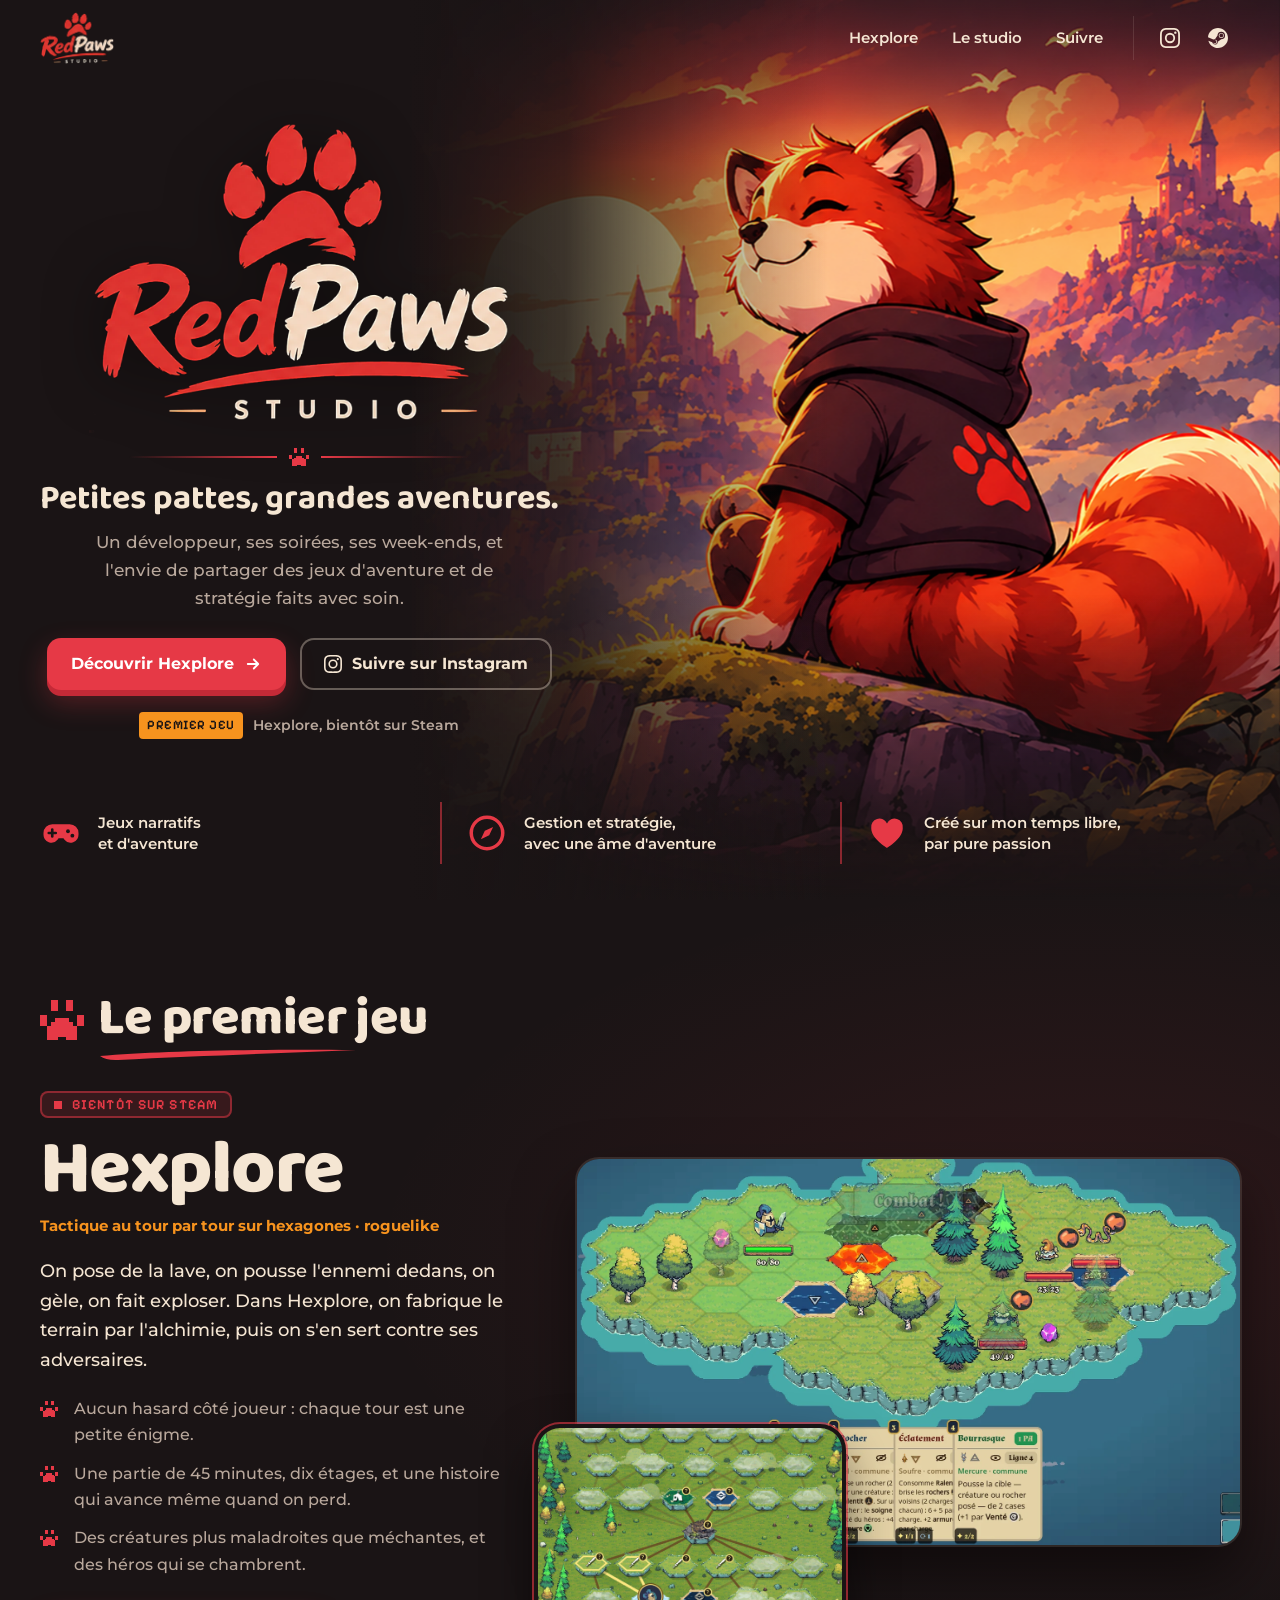
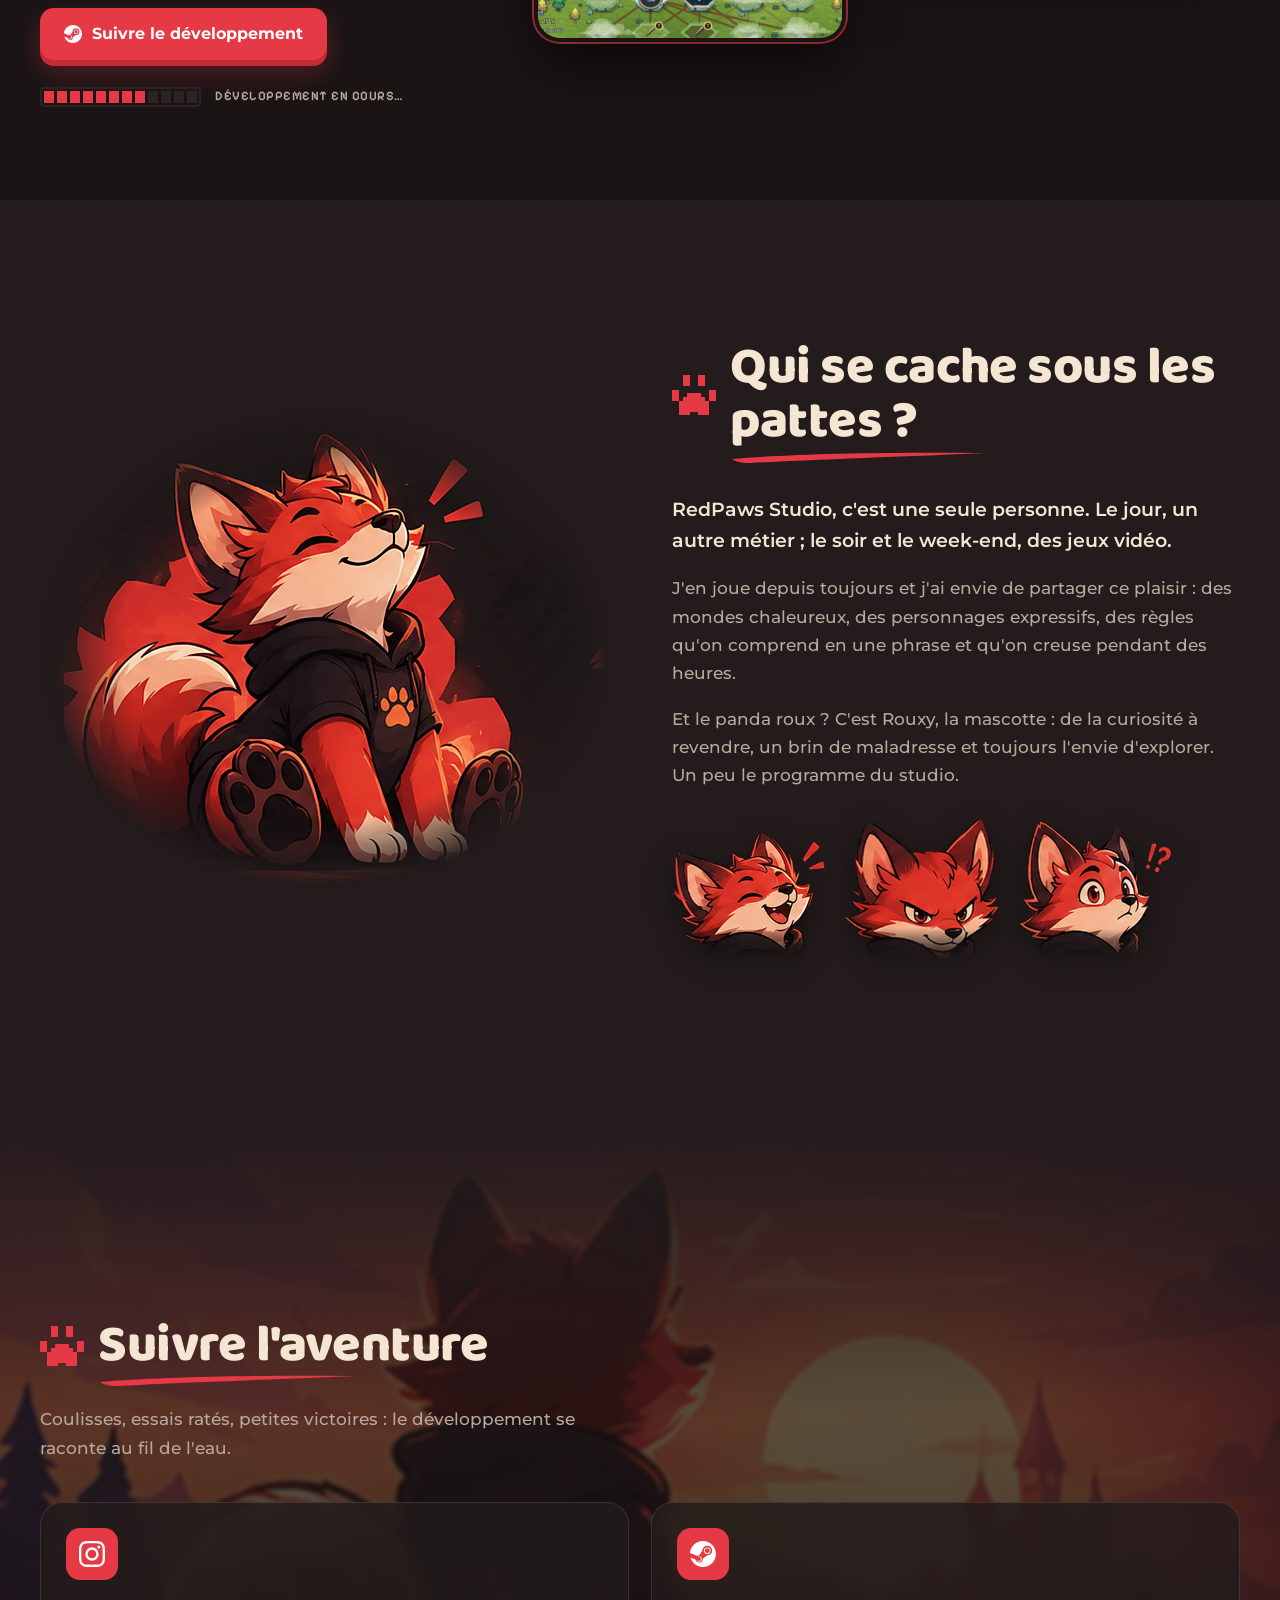
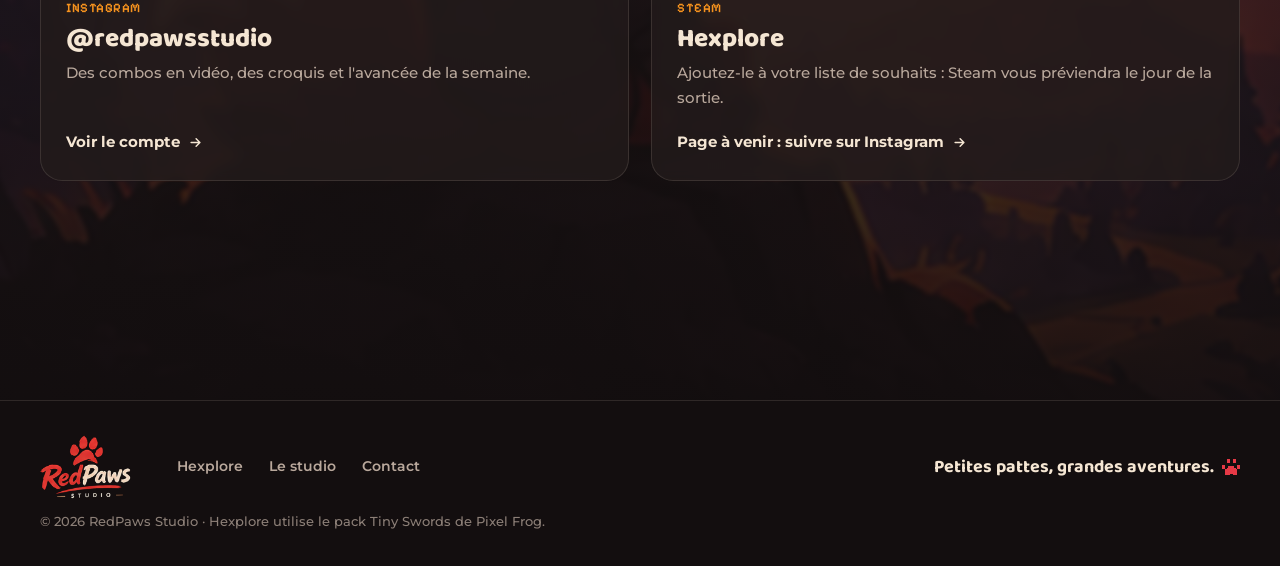
==== commit 1dc9519d: "La mascotte s'appelle Rouxy (textes et descriptions des images, formulations neutres) Co-Authored-By" ====
--- a/index.html
+++ b/index.html
@@ -24,7 +24,7 @@
   <link rel="preconnect" href="https://fonts.googleapis.com">
   <link rel="preconnect" href="https://fonts.gstatic.com" crossorigin>
   <link href="https://fonts.googleapis.com/css2?family=Baloo+2:wght@600;700;800&family=Montserrat:wght@400;500;600;700&family=Pixelify+Sans:wght@500;600&display=swap" rel="stylesheet">
-  <link rel="preload" as="image" href="assets/img/hero.webp">
+  <link rel="preload" as="image" href="assets/img/hero.png">
   <link rel="stylesheet" href="styles.css">
 </head>
 <body>
@@ -66,7 +66,7 @@
     <!-- 1. Accueil -->
     <section class="hero" id="accueil" data-enter>
       <div class="hero__art" aria-hidden="true">
-        <img src="assets/img/hero.webp" alt="" width="1336" height="1080" fetchpriority="high">
+        <img src="assets/img/hero.png" alt="" width="1336" height="1080" fetchpriority="high">
       </div>
       <div class="wrap hero__in">
         <div class="hero__copy">
@@ -136,17 +136,17 @@
     <section class="studio" id="studio">
       <div class="wrap studio__grid">
         <div class="studio__art">
-          <img src="assets/img/mascotte.webp" alt="La mascotte de RedPaws Studio : un panda roux en sweat à capuche noir, assis, l'air ravi" width="1100" height="920" loading="lazy">
+          <img src="assets/img/mascotte.webp" alt="Rouxy, la mascotte de RedPaws Studio : un panda roux en sweat à capuche noir, assis, le sourire jusqu'aux oreilles" width="1100" height="920" loading="lazy">
         </div>
         <div class="studio__copy">
           <h2 class="title"><svg aria-hidden="true"><use href="#i-paw"/></svg> Qui se cache sous les pattes ?</h2>
           <p>RedPaws Studio, c'est une seule personne. Le jour, un autre métier ; le soir et le week-end, des jeux vidéo.</p>
           <p>J'en joue depuis toujours et j'ai envie de partager ce plaisir : des mondes chaleureux, des personnages expressifs, des règles qu'on comprend en une phrase et qu'on creuse pendant des heures.</p>
-          <p>Et le panda roux ? Curieux, un peu maladroit, toujours en train d'explorer. C'est la mascotte, et un peu le programme.</p>
+          <p>Et le panda roux ? C'est Rouxy, la mascotte : de la curiosité à revendre, un brin de maladresse et toujours l'envie d'explorer. Un peu le programme du studio.</p>
           <div class="studio__faces">
-            <img src="assets/img/mascotte-rire.webp" alt="La mascotte éclate de rire" width="529" height="435" loading="lazy">
-            <img src="assets/img/mascotte-malice.webp" alt="La mascotte, l'air malicieux et déterminé" width="458" height="420" loading="lazy">
-            <img src="assets/img/mascotte-surprise.webp" alt="La mascotte, surprise" width="476" height="429" loading="lazy">
+            <img src="assets/img/mascotte-rire.webp" alt="Rouxy éclate de rire" width="529" height="435" loading="lazy">
+            <img src="assets/img/mascotte-malice.webp" alt="Rouxy, le regard plein de malice" width="458" height="420" loading="lazy">
+            <img src="assets/img/mascotte-surprise.webp" alt="Rouxy, les yeux ronds de surprise" width="476" height="429" loading="lazy">
           </div>
         </div>
       </div>
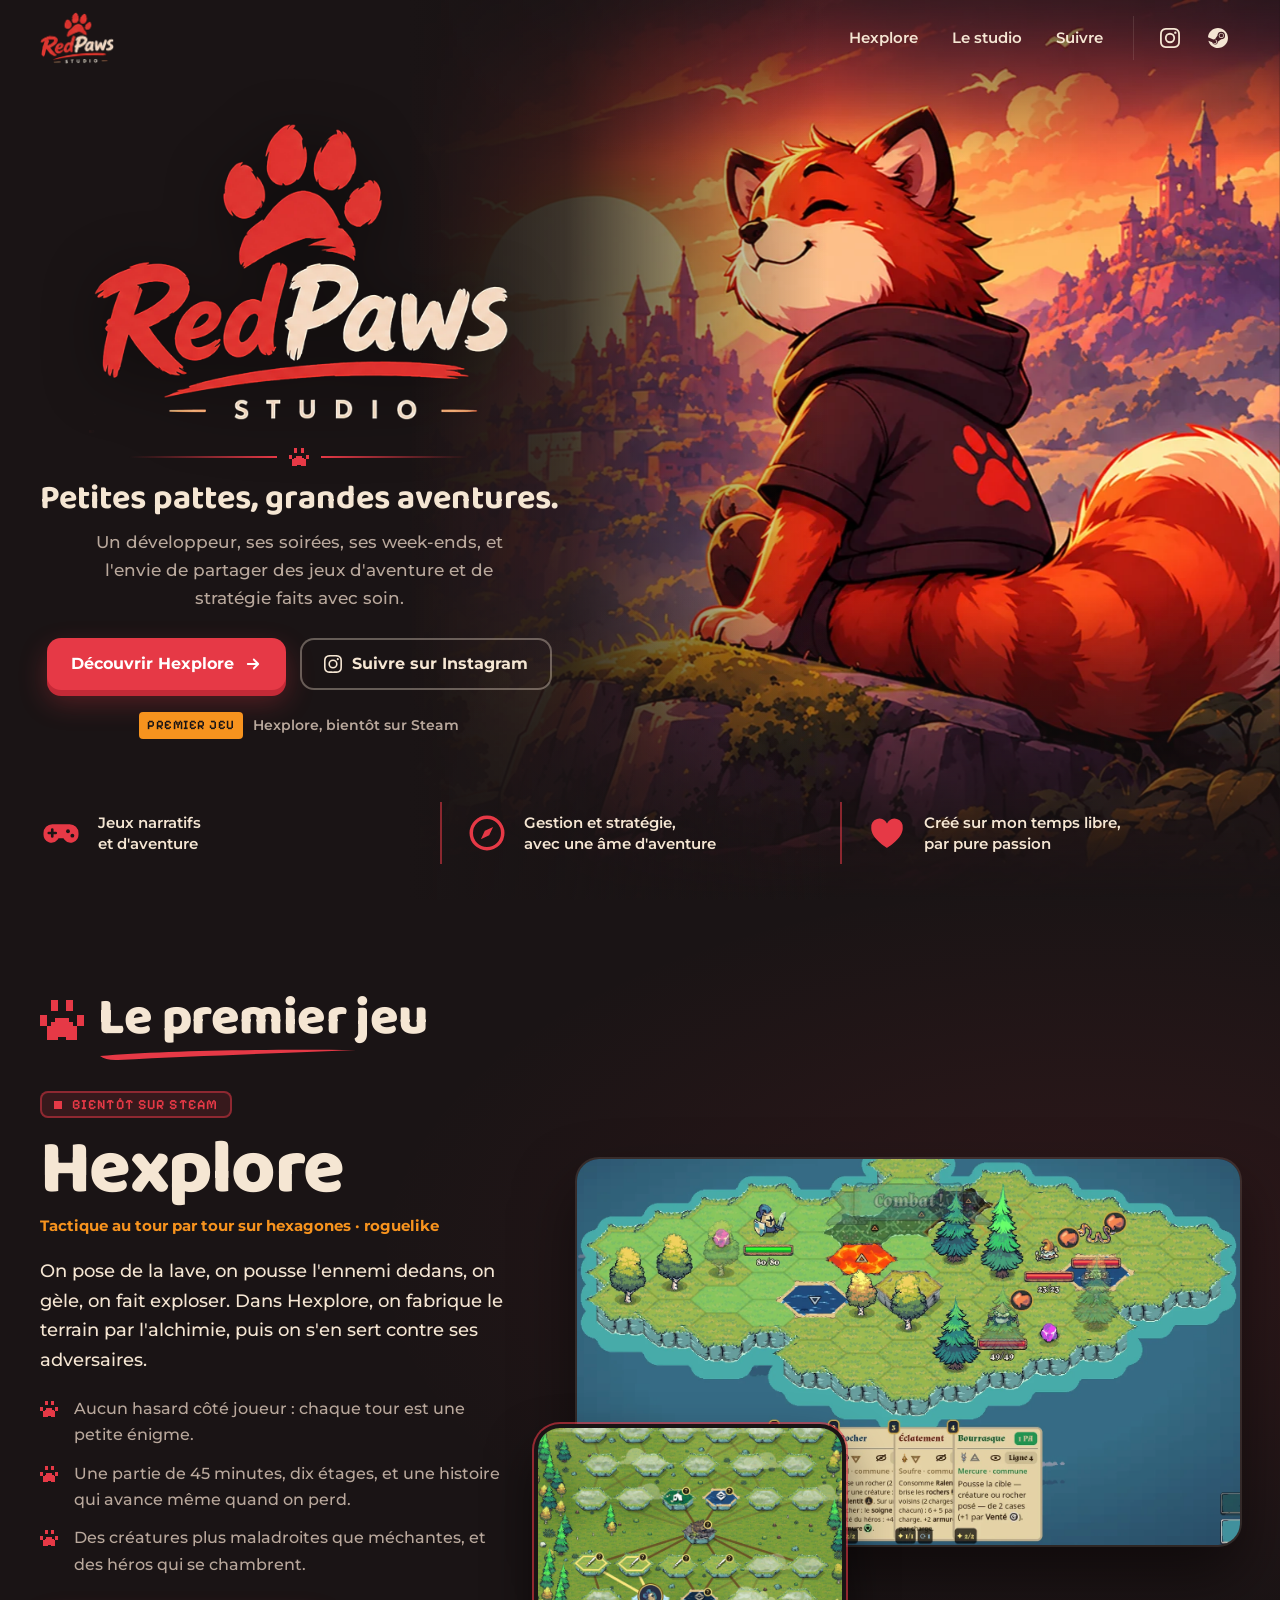
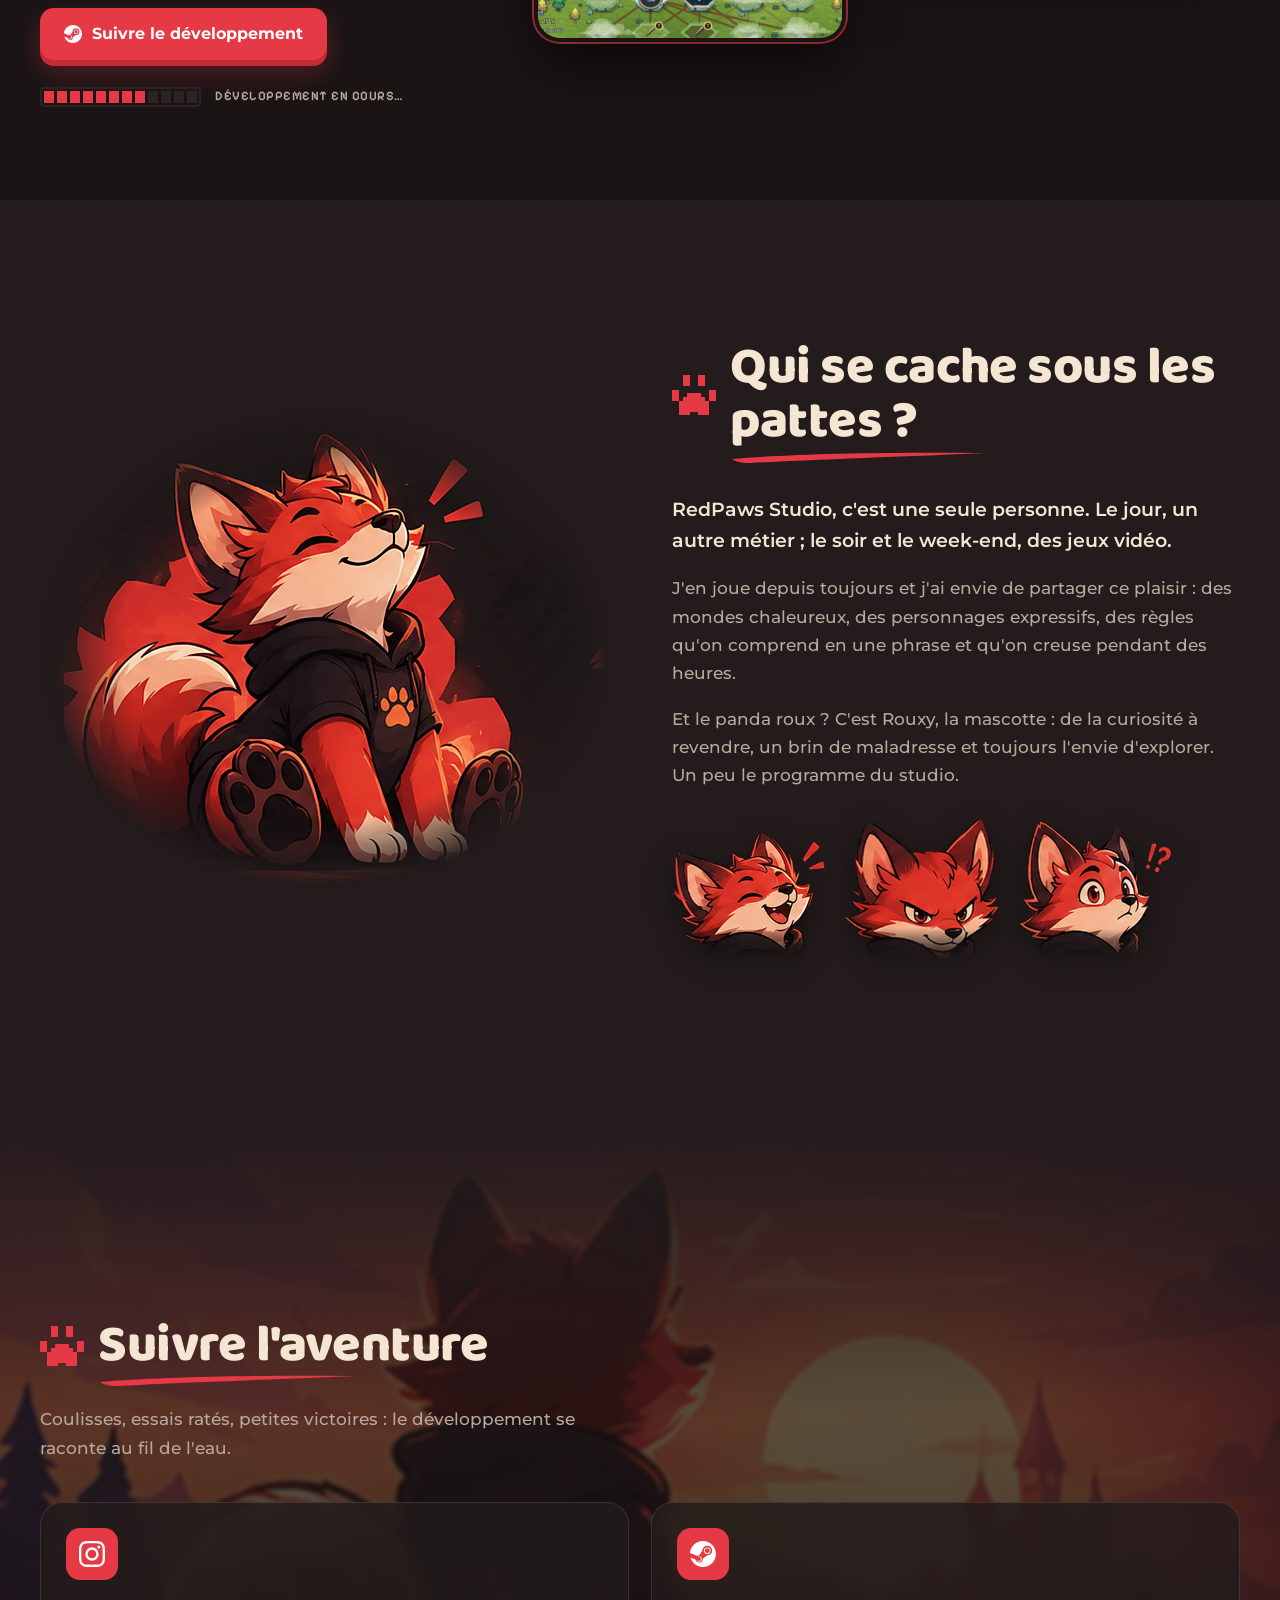
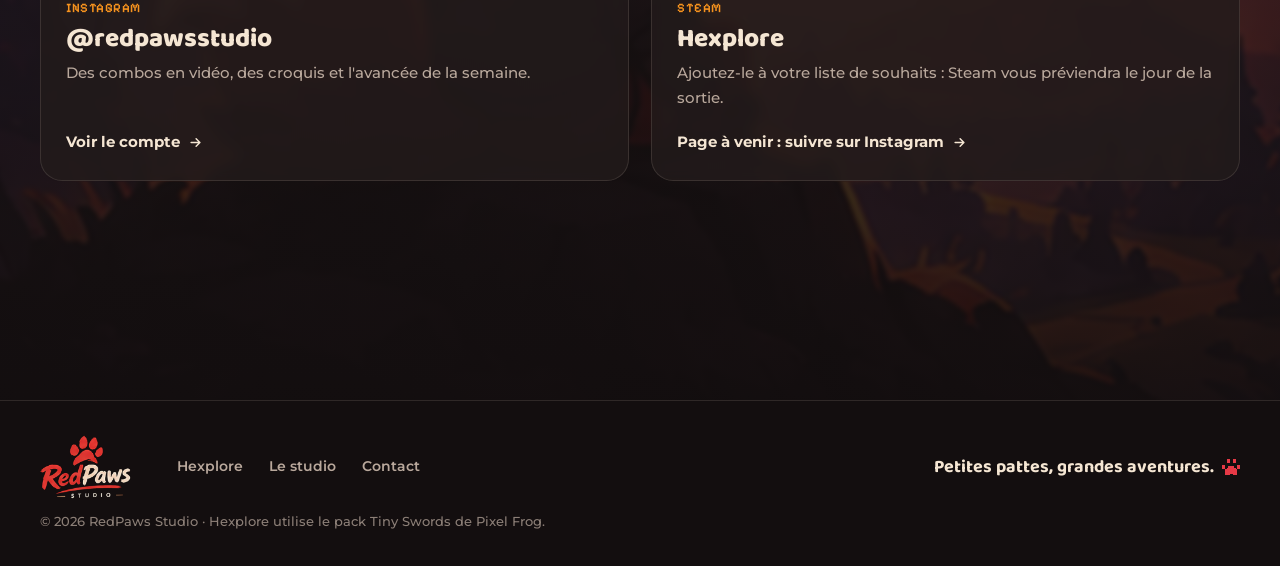
==== commit 09c68007: "Accueil : illustration corrigée de Rouxy (deux oreilles), en WebP ; image de partage refaite Le PNG " ====
--- a/index.html
+++ b/index.html
@@ -1,201 +1,201 @@
-<!doctype html>
-<html lang="fr" data-type="software">
-<head>
-  <meta charset="utf-8">
-  <meta name="viewport" content="width=device-width, initial-scale=1">
-  <title>RedPaws Studio · Petites pattes, grandes aventures</title>
-  <meta name="description" content="RedPaws Studio, studio indépendant d'une seule personne : des jeux d'aventure, de récit et de stratégie faits avec soin. Premier jeu : Hexplore, bientôt sur Steam.">
-  <meta name="page-type" content="software">
-  <meta name="site-kind" content="gaming">
-  <meta name="theme-color" content="#1a1415">
-  <meta name="color-scheme" content="dark">
-
-  <!-- Partage (Discord, Instagram, X…) : remplacer l'URL quand le domaine sera connu -->
-  <meta property="og:type" content="website">
-  <meta property="og:site_name" content="RedPaws Studio">
-  <meta property="og:title" content="RedPaws Studio · Petites pattes, grandes aventures">
-  <meta property="og:description" content="Des jeux d'aventure, de récit et de stratégie faits avec soin. Premier jeu : Hexplore, bientôt sur Steam.">
-  <meta property="og:image" content="https://redpawsstudio.github.io/assets/img/partage.jpg">
-  <meta property="og:url" content="https://redpawsstudio.github.io/">
-  <meta name="twitter:card" content="summary_large_image">
-
-  <link rel="icon" type="image/png" href="assets/img/favicon.png">
-  <link rel="apple-touch-icon" href="assets/img/apple-touch-icon.png">
-  <link rel="preconnect" href="https://fonts.googleapis.com">
-  <link rel="preconnect" href="https://fonts.gstatic.com" crossorigin>
-  <link href="https://fonts.googleapis.com/css2?family=Baloo+2:wght@600;700;800&family=Montserrat:wght@400;500;600;700&family=Pixelify+Sans:wght@500;600&display=swap" rel="stylesheet">
-  <link rel="preload" as="image" href="assets/img/hero.png">
-  <link rel="stylesheet" href="styles.css">
-</head>
-<body>
-  <a class="skip" href="#contenu">Aller au contenu</a>
-
-  <!-- Icônes : pattes pixel, réseaux (Simple Icons, CC0) -->
-  <svg width="0" height="0" style="position:absolute" aria-hidden="true">
-    <symbol id="i-paw" viewBox="0 0 12 11" shape-rendering="crispEdges">
-      <rect x="0" y="4" width="2" height="3"/><rect x="3" y="0" width="2" height="3"/><rect x="7" y="0" width="2" height="3"/><rect x="10" y="4" width="2" height="3"/>
-      <rect x="4" y="5" width="4" height="1"/><rect x="3" y="6" width="6" height="1"/><rect x="2" y="7" width="8" height="3"/><rect x="2" y="10" width="3" height="1"/><rect x="7" y="10" width="3" height="1"/>
-    </symbol>
-    <symbol id="i-instagram" viewBox="0 0 24 24"><path d="M12 2.16c3.2 0 3.58.01 4.85.07 1.17.05 1.8.25 2.23.41.56.22.96.48 1.38.9.42.42.68.82.9 1.38.16.42.36 1.06.41 2.23.06 1.27.07 1.65.07 4.85s-.01 3.58-.07 4.85c-.05 1.17-.25 1.8-.41 2.23-.22.56-.48.96-.9 1.38-.42.42-.82.68-1.38.9-.42.16-1.06.36-2.23.41-1.27.06-1.65.07-4.85.07s-3.58-.01-4.85-.07c-1.17-.05-1.8-.25-2.23-.41a3.7 3.7 0 0 1-1.38-.9 3.7 3.7 0 0 1-.9-1.38c-.16-.42-.36-1.06-.41-2.23C2.17 15.58 2.16 15.2 2.16 12s.01-3.58.07-4.85c.05-1.17.25-1.8.41-2.23.22-.56.48-.96.9-1.38.42-.42.82-.68 1.38-.9.42-.16 1.06-.36 2.23-.41C8.42 2.17 8.8 2.16 12 2.16M12 0C8.74 0 8.33.01 7.05.07 5.78.13 4.9.33 4.14.63a5.9 5.9 0 0 0-2.13 1.38A5.9 5.9 0 0 0 .63 4.14C.33 4.9.13 5.78.07 7.05.01 8.33 0 8.74 0 12s.01 3.67.07 4.95c.06 1.27.26 2.15.56 2.91.31.79.72 1.46 1.38 2.13a5.9 5.9 0 0 0 2.13 1.38c.76.3 1.64.5 2.91.56C8.33 23.99 8.74 24 12 24s3.67-.01 4.95-.07c1.27-.06 2.15-.26 2.91-.56a5.9 5.9 0 0 0 2.13-1.38 5.9 5.9 0 0 0 1.38-2.13c.3-.76.5-1.64.56-2.91.06-1.28.07-1.69.07-4.95s-.01-3.67-.07-4.95c-.06-1.27-.26-2.15-.56-2.91a5.9 5.9 0 0 0-1.38-2.13A5.9 5.9 0 0 0 19.86.63C19.1.33 18.22.13 16.95.07 15.67.01 15.26 0 12 0zm0 5.84a6.16 6.16 0 1 0 0 12.32 6.16 6.16 0 0 0 0-12.32zM12 16a4 4 0 1 1 0-8 4 4 0 0 1 0 8zm6.4-11.85a1.44 1.44 0 1 0 0 2.88 1.44 1.44 0 0 0 0-2.88z"/></symbol>
-    <symbol id="i-steam" viewBox="0 0 24 24"><path d="M11.98 0C5.67 0 .5 4.86 0 11.04l6.44 2.66a3.4 3.4 0 0 1 1.92-.59h.19l2.87-4.15v-.06a4.54 4.54 0 0 1 4.53-4.53 4.54 4.54 0 0 1 4.53 4.53 4.54 4.54 0 0 1-4.53 4.53h-.1l-4.08 2.92v.16a3.4 3.4 0 0 1-3.4 3.4 3.42 3.42 0 0 1-3.34-2.74L.44 15.23C1.87 20.3 6.5 24 11.98 24c6.63 0 12-5.37 12-12s-5.37-12-12-12zM7.54 18.21l-1.47-.61a2.55 2.55 0 0 0 4.89-1.03 2.55 2.55 0 0 0-3.5-2.37l1.52.63a1.88 1.88 0 0 1-1.44 3.47zm11.41-9.3a3.02 3.02 0 0 0-3.02-3.02 3.02 3.02 0 1 0 3.02 3.02zm-5.28-.01a2.27 2.27 0 1 1 4.54 0 2.27 2.27 0 0 1-4.54 0z"/></symbol>
-    <symbol id="i-mail" viewBox="0 0 24 24" fill="none" stroke="currentColor" stroke-width="2" stroke-linecap="round" stroke-linejoin="round"><rect x="2.5" y="4.5" width="19" height="15" rx="2.5"/><path d="m3.5 6.5 8.5 6.5 8.5-6.5"/></symbol>
-    <symbol id="i-arrow" viewBox="0 0 24 24" fill="none" stroke="currentColor" stroke-width="2.4" stroke-linecap="round" stroke-linejoin="round"><path d="M5 12h13M13 6l6 6-6 6"/></symbol>
-  </svg>
-
-  <header class="top" data-top>
-    <div class="wrap top__in">
-      <a class="top__brand" href="#accueil" aria-label="RedPaws Studio, retour en haut">
-        <img src="assets/img/logo-nav.webp" alt="" width="599" height="423">
-      </a>
-      <button class="top__toggle" type="button" aria-expanded="false" aria-controls="menu" data-toggle>
-        <span class="sr">Menu</span><i></i><i></i><i></i>
-      </button>
-      <nav class="top__nav" id="menu" aria-label="Navigation principale">
-        <a href="#hexplore">Hexplore</a>
-        <a href="#studio">Le studio</a>
-        <a href="#suivre">Suivre</a>
-        <span class="top__social">
-          <a class="icon-link" data-link="instagram" href="#suivre" aria-label="Instagram de RedPaws Studio"><svg><use href="#i-instagram"/></svg></a>
-          <a class="icon-link" data-link="steam" href="#hexplore" aria-label="Hexplore sur Steam"><svg><use href="#i-steam"/></svg></a>
-        </span>
-      </nav>
-    </div>
-  </header>
-
-  <main id="contenu">
-    <!-- 1. Accueil -->
-    <section class="hero" id="accueil" data-enter>
-      <div class="hero__art" aria-hidden="true">
-        <img src="assets/img/hero.png" alt="" width="1336" height="1080" fetchpriority="high">
-      </div>
-      <div class="wrap hero__in">
-        <div class="hero__copy">
-          <h1 class="hero__logo"><img src="assets/img/logo.webp" alt="RedPaws Studio" width="1034" height="763"></h1>
-          <div class="divider" aria-hidden="true"><span></span><svg><use href="#i-paw"/></svg><span></span></div>
-          <p class="hero__tagline">Petites pattes, grandes aventures.</p>
-          <p class="hero__lead">Un développeur, ses soirées, ses week-ends, et l'envie de partager des jeux d'aventure et de stratégie faits avec soin.</p>
-          <div class="hero__actions">
-            <a class="btn btn--red" href="#hexplore">Découvrir Hexplore <svg><use href="#i-arrow"/></svg></a>
-            <a class="btn btn--ghost" data-link="instagram" href="#suivre"><svg><use href="#i-instagram"/></svg> Suivre sur Instagram</a>
-          </div>
-          <p class="hero__fact"><span class="px">Premier jeu</span> Hexplore, bientôt sur Steam</p>
-        </div>
-      </div>
-      <ul class="wrap pillars" aria-label="Ce que fait le studio">
-        <li>
-          <svg viewBox="0 0 48 48" aria-hidden="true"><path d="M14 14h20a10 10 0 0 1 10 10v2a9 9 0 0 1-16 5.6l-1.2-1.6h-5.6L20 31.6A9 9 0 0 1 4 26v-2a10 10 0 0 1 10-10z" fill="currentColor"/><path d="M14 20v8M10 24h8" stroke="#1a1415" stroke-width="3" stroke-linecap="round"/><circle cx="32" cy="22" r="2.2" fill="#1a1415"/><circle cx="37" cy="27" r="2.2" fill="#1a1415"/></svg>
-          <span>Jeux narratifs <br>et d'aventure</span>
-        </li>
-        <li>
-          <svg viewBox="0 0 48 48" aria-hidden="true"><circle cx="24" cy="24" r="18" fill="none" stroke="currentColor" stroke-width="4"/><path d="m31 17-4.5 9.5L17 31l4.5-9.5z" fill="currentColor"/></svg>
-          <span>Gestion et stratégie, <br>avec une âme d'aventure</span>
-        </li>
-        <li>
-          <svg viewBox="0 0 48 48" aria-hidden="true"><path d="M24 41S6 30.5 6 18.5A9.5 9.5 0 0 1 24 13a9.5 9.5 0 0 1 18 5.5C42 30.5 24 41 24 41z" fill="currentColor"/></svg>
-          <span>Créé sur mon temps libre, <br>par pure passion</span>
-        </li>
-      </ul>
-    </section>
-
-    <!-- 2. Hexplore -->
-    <section class="game" id="hexplore">
-      <div class="wrap">
-        <h2 class="title"><svg aria-hidden="true"><use href="#i-paw"/></svg> Le premier jeu</h2>
-        <div class="game__grid">
-          <div class="game__copy">
-            <p class="badge"><span class="badge__dot"></span>Bientôt sur Steam</p>
-            <h3 class="game__name">Hexplore</h3>
-            <p class="game__genre">Tactique au tour par tour sur hexagones · roguelike</p>
-            <p class="game__pitch">On pose de la lave, on pousse l'ennemi dedans, on gèle, on fait exploser. Dans Hexplore, on fabrique le terrain par l'alchimie, puis on s'en sert contre ses adversaires.</p>
-            <ul class="paws">
-              <li><svg aria-hidden="true"><use href="#i-paw"/></svg>Aucun hasard côté joueur : chaque tour est une petite énigme.</li>
-              <li><svg aria-hidden="true"><use href="#i-paw"/></svg>Une partie de 45 minutes, dix étages, et une histoire qui avance même quand on perd.</li>
-              <li><svg aria-hidden="true"><use href="#i-paw"/></svg>Des créatures plus maladroites que méchantes, et des héros qui se chambrent.</li>
-            </ul>
-            <div class="game__actions">
-              <a class="btn btn--red" data-link="steam" data-soon="Suivre le développement" href="#suivre"><svg><use href="#i-steam"/></svg> <span data-label>Ajouter à ma liste de souhaits</span></a>
-            </div>
-            <div class="loading" aria-hidden="true">
-              <div class="loading__bar"><i></i><i></i><i></i><i></i><i></i><i></i><i></i><i></i><i></i><i></i><i></i><i></i></div>
-              <span class="px">Développement en cours…</span>
-            </div>
-          </div>
-          <div class="game__media">
-            <figure class="shot shot--main">
-              <img src="assets/img/hexplore-combat.webp" alt="Un combat d'Hexplore : le héros face à des créatures sur une île d'hexagones, avec de la lave et de l'eau posées sur le terrain" width="1600" height="933" loading="lazy">
-            </figure>
-            <figure class="shot shot--side">
-              <img src="assets/img/hexplore-ile.webp" alt="La carte d'une île d'Hexplore, explorée case par case, la brume recouvrant les lieux encore inconnus" width="1400" height="963" loading="lazy">
-            </figure>
-          </div>
-        </div>
-      </div>
-    </section>
-
-    <!-- 3. Le studio -->
-    <section class="studio" id="studio">
-      <div class="wrap studio__grid">
-        <div class="studio__art">
-          <img src="assets/img/mascotte.webp" alt="Rouxy, la mascotte de RedPaws Studio : un panda roux en sweat à capuche noir, assis, le sourire jusqu'aux oreilles" width="1100" height="920" loading="lazy">
-        </div>
-        <div class="studio__copy">
-          <h2 class="title"><svg aria-hidden="true"><use href="#i-paw"/></svg> Qui se cache sous les pattes ?</h2>
-          <p>RedPaws Studio, c'est une seule personne. Le jour, un autre métier ; le soir et le week-end, des jeux vidéo.</p>
-          <p>J'en joue depuis toujours et j'ai envie de partager ce plaisir : des mondes chaleureux, des personnages expressifs, des règles qu'on comprend en une phrase et qu'on creuse pendant des heures.</p>
-          <p>Et le panda roux ? C'est Rouxy, la mascotte : de la curiosité à revendre, un brin de maladresse et toujours l'envie d'explorer. Un peu le programme du studio.</p>
-          <div class="studio__faces">
-            <img src="assets/img/mascotte-rire.webp" alt="Rouxy éclate de rire" width="529" height="435" loading="lazy">
-            <img src="assets/img/mascotte-malice.webp" alt="Rouxy, le regard plein de malice" width="458" height="420" loading="lazy">
-            <img src="assets/img/mascotte-surprise.webp" alt="Rouxy, les yeux ronds de surprise" width="476" height="429" loading="lazy">
-          </div>
-        </div>
-      </div>
-    </section>
-
-    <!-- 4. Suivre et contact -->
-    <section class="follow" id="suivre">
-      <div class="follow__bg" aria-hidden="true"><img src="assets/img/panorama.webp" alt="" width="1095" height="753" loading="lazy"></div>
-      <div class="wrap">
-        <h2 class="title"><svg aria-hidden="true"><use href="#i-paw"/></svg> Suivre l'aventure</h2>
-        <p class="follow__lead">Coulisses, essais ratés, petites victoires : le développement se raconte au fil de l'eau.</p>
-        <div class="cards">
-          <a class="card" data-link="instagram" href="#suivre">
-            <span class="card__icon"><svg><use href="#i-instagram"/></svg></span>
-            <span class="card__kicker px">Instagram</span>
-            <span class="card__title" data-text="instagram-handle">@redpawsstudio</span>
-            <span class="card__text">Des combos en vidéo, des croquis et l'avancée de la semaine.</span>
-            <span class="card__go">Voir le compte <svg><use href="#i-arrow"/></svg></span>
-          </a>
-          <a class="card" data-link="steam" data-soon-card href="#hexplore">
-            <span class="card__icon"><svg><use href="#i-steam"/></svg></span>
-            <span class="card__kicker px">Steam</span>
-            <span class="card__title">Hexplore</span>
-            <span class="card__text">Ajoutez-le à votre liste de souhaits : Steam vous préviendra le jour de la sortie.</span>
-            <span class="card__go"><span data-soon-label>Ouvrir la page Steam</span> <svg><use href="#i-arrow"/></svg></span>
-          </a>
-          <a class="card" data-link="email" href="#suivre">
-            <span class="card__icon"><svg><use href="#i-mail"/></svg></span>
-            <span class="card__kicker px">Contact</span>
-            <span class="card__title" data-text="email">Écrire au studio</span>
-            <span class="card__text">Une question, un retour de test, une idée : je lis tout et je réponds, parfois avec un peu de retard.</span>
-            <span class="card__go">Envoyer un message <svg><use href="#i-arrow"/></svg></span>
-          </a>
-        </div>
-      </div>
-    </section>
-  </main>
-
-  <footer class="foot">
-    <div class="wrap foot__in">
-      <a class="foot__brand" href="#accueil" aria-label="RedPaws Studio, retour en haut"><img src="assets/img/logo-nav.webp" alt="" width="599" height="423" loading="lazy"></a>
-      <nav class="foot__nav" aria-label="Pied de page">
-        <a href="#hexplore">Hexplore</a><a href="#studio">Le studio</a><a href="#suivre">Contact</a>
-      </nav>
-      <p class="foot__motto">Petites pattes, grandes aventures. <svg aria-hidden="true"><use href="#i-paw"/></svg></p>
-      <p class="foot__legal">© <span data-year>2026</span> RedPaws Studio · Hexplore utilise le pack Tiny Swords de Pixel Frog.</p>
-    </div>
-  </footer>
-
-  <script src="script.js"></script>
-</body>
-</html>
+<!doctype html>
+<html lang="fr" data-type="software">
+<head>
+  <meta charset="utf-8">
+  <meta name="viewport" content="width=device-width, initial-scale=1">
+  <title>RedPaws Studio · Petites pattes, grandes aventures</title>
+  <meta name="description" content="RedPaws Studio, studio indépendant d'une seule personne : des jeux d'aventure, de récit et de stratégie faits avec soin. Premier jeu : Hexplore, bientôt sur Steam.">
+  <meta name="page-type" content="software">
+  <meta name="site-kind" content="gaming">
+  <meta name="theme-color" content="#1a1415">
+  <meta name="color-scheme" content="dark">
+
+  <!-- Partage (Discord, Instagram, X…) : remplacer l'URL quand le domaine sera connu -->
+  <meta property="og:type" content="website">
+  <meta property="og:site_name" content="RedPaws Studio">
+  <meta property="og:title" content="RedPaws Studio · Petites pattes, grandes aventures">
+  <meta property="og:description" content="Des jeux d'aventure, de récit et de stratégie faits avec soin. Premier jeu : Hexplore, bientôt sur Steam.">
+  <meta property="og:image" content="https://redpawsstudio.github.io/assets/img/partage.jpg">
+  <meta property="og:url" content="https://redpawsstudio.github.io/">
+  <meta name="twitter:card" content="summary_large_image">
+
+  <link rel="icon" type="image/png" href="assets/img/favicon.png">
+  <link rel="apple-touch-icon" href="assets/img/apple-touch-icon.png">
+  <link rel="preconnect" href="https://fonts.googleapis.com">
+  <link rel="preconnect" href="https://fonts.gstatic.com" crossorigin>
+  <link href="https://fonts.googleapis.com/css2?family=Baloo+2:wght@600;700;800&family=Montserrat:wght@400;500;600;700&family=Pixelify+Sans:wght@500;600&display=swap" rel="stylesheet">
+  <link rel="preload" as="image" href="assets/img/hero.webp">
+  <link rel="stylesheet" href="styles.css">
+</head>
+<body>
+  <a class="skip" href="#contenu">Aller au contenu</a>
+
+  <!-- Icônes : pattes pixel, réseaux (Simple Icons, CC0) -->
+  <svg width="0" height="0" style="position:absolute" aria-hidden="true">
+    <symbol id="i-paw" viewBox="0 0 12 11" shape-rendering="crispEdges">
+      <rect x="0" y="4" width="2" height="3"/><rect x="3" y="0" width="2" height="3"/><rect x="7" y="0" width="2" height="3"/><rect x="10" y="4" width="2" height="3"/>
+      <rect x="4" y="5" width="4" height="1"/><rect x="3" y="6" width="6" height="1"/><rect x="2" y="7" width="8" height="3"/><rect x="2" y="10" width="3" height="1"/><rect x="7" y="10" width="3" height="1"/>
+    </symbol>
+    <symbol id="i-instagram" viewBox="0 0 24 24"><path d="M12 2.16c3.2 0 3.58.01 4.85.07 1.17.05 1.8.25 2.23.41.56.22.96.48 1.38.9.42.42.68.82.9 1.38.16.42.36 1.06.41 2.23.06 1.27.07 1.65.07 4.85s-.01 3.58-.07 4.85c-.05 1.17-.25 1.8-.41 2.23-.22.56-.48.96-.9 1.38-.42.42-.82.68-1.38.9-.42.16-1.06.36-2.23.41-1.27.06-1.65.07-4.85.07s-3.58-.01-4.85-.07c-1.17-.05-1.8-.25-2.23-.41a3.7 3.7 0 0 1-1.38-.9 3.7 3.7 0 0 1-.9-1.38c-.16-.42-.36-1.06-.41-2.23C2.17 15.58 2.16 15.2 2.16 12s.01-3.58.07-4.85c.05-1.17.25-1.8.41-2.23.22-.56.48-.96.9-1.38.42-.42.82-.68 1.38-.9.42-.16 1.06-.36 2.23-.41C8.42 2.17 8.8 2.16 12 2.16M12 0C8.74 0 8.33.01 7.05.07 5.78.13 4.9.33 4.14.63a5.9 5.9 0 0 0-2.13 1.38A5.9 5.9 0 0 0 .63 4.14C.33 4.9.13 5.78.07 7.05.01 8.33 0 8.74 0 12s.01 3.67.07 4.95c.06 1.27.26 2.15.56 2.91.31.79.72 1.46 1.38 2.13a5.9 5.9 0 0 0 2.13 1.38c.76.3 1.64.5 2.91.56C8.33 23.99 8.74 24 12 24s3.67-.01 4.95-.07c1.27-.06 2.15-.26 2.91-.56a5.9 5.9 0 0 0 2.13-1.38 5.9 5.9 0 0 0 1.38-2.13c.3-.76.5-1.64.56-2.91.06-1.28.07-1.69.07-4.95s-.01-3.67-.07-4.95c-.06-1.27-.26-2.15-.56-2.91a5.9 5.9 0 0 0-1.38-2.13A5.9 5.9 0 0 0 19.86.63C19.1.33 18.22.13 16.95.07 15.67.01 15.26 0 12 0zm0 5.84a6.16 6.16 0 1 0 0 12.32 6.16 6.16 0 0 0 0-12.32zM12 16a4 4 0 1 1 0-8 4 4 0 0 1 0 8zm6.4-11.85a1.44 1.44 0 1 0 0 2.88 1.44 1.44 0 0 0 0-2.88z"/></symbol>
+    <symbol id="i-steam" viewBox="0 0 24 24"><path d="M11.98 0C5.67 0 .5 4.86 0 11.04l6.44 2.66a3.4 3.4 0 0 1 1.92-.59h.19l2.87-4.15v-.06a4.54 4.54 0 0 1 4.53-4.53 4.54 4.54 0 0 1 4.53 4.53 4.54 4.54 0 0 1-4.53 4.53h-.1l-4.08 2.92v.16a3.4 3.4 0 0 1-3.4 3.4 3.42 3.42 0 0 1-3.34-2.74L.44 15.23C1.87 20.3 6.5 24 11.98 24c6.63 0 12-5.37 12-12s-5.37-12-12-12zM7.54 18.21l-1.47-.61a2.55 2.55 0 0 0 4.89-1.03 2.55 2.55 0 0 0-3.5-2.37l1.52.63a1.88 1.88 0 0 1-1.44 3.47zm11.41-9.3a3.02 3.02 0 0 0-3.02-3.02 3.02 3.02 0 1 0 3.02 3.02zm-5.28-.01a2.27 2.27 0 1 1 4.54 0 2.27 2.27 0 0 1-4.54 0z"/></symbol>
+    <symbol id="i-mail" viewBox="0 0 24 24" fill="none" stroke="currentColor" stroke-width="2" stroke-linecap="round" stroke-linejoin="round"><rect x="2.5" y="4.5" width="19" height="15" rx="2.5"/><path d="m3.5 6.5 8.5 6.5 8.5-6.5"/></symbol>
+    <symbol id="i-arrow" viewBox="0 0 24 24" fill="none" stroke="currentColor" stroke-width="2.4" stroke-linecap="round" stroke-linejoin="round"><path d="M5 12h13M13 6l6 6-6 6"/></symbol>
+  </svg>
+
+  <header class="top" data-top>
+    <div class="wrap top__in">
+      <a class="top__brand" href="#accueil" aria-label="RedPaws Studio, retour en haut">
+        <img src="assets/img/logo-nav.webp" alt="" width="599" height="423">
+      </a>
+      <button class="top__toggle" type="button" aria-expanded="false" aria-controls="menu" data-toggle>
+        <span class="sr">Menu</span><i></i><i></i><i></i>
+      </button>
+      <nav class="top__nav" id="menu" aria-label="Navigation principale">
+        <a href="#hexplore">Hexplore</a>
+        <a href="#studio">Le studio</a>
+        <a href="#suivre">Suivre</a>
+        <span class="top__social">
+          <a class="icon-link" data-link="instagram" href="#suivre" aria-label="Instagram de RedPaws Studio"><svg><use href="#i-instagram"/></svg></a>
+          <a class="icon-link" data-link="steam" href="#hexplore" aria-label="Hexplore sur Steam"><svg><use href="#i-steam"/></svg></a>
+        </span>
+      </nav>
+    </div>
+  </header>
+
+  <main id="contenu">
+    <!-- 1. Accueil -->
+    <section class="hero" id="accueil" data-enter>
+      <div class="hero__art" aria-hidden="true">
+        <img src="assets/img/hero.webp" alt="" width="1395" height="1127" fetchpriority="high">
+      </div>
+      <div class="wrap hero__in">
+        <div class="hero__copy">
+          <h1 class="hero__logo"><img src="assets/img/logo.webp" alt="RedPaws Studio" width="1034" height="763"></h1>
+          <div class="divider" aria-hidden="true"><span></span><svg><use href="#i-paw"/></svg><span></span></div>
+          <p class="hero__tagline">Petites pattes, grandes aventures.</p>
+          <p class="hero__lead">Un développeur, ses soirées, ses week-ends, et l'envie de partager des jeux d'aventure et de stratégie faits avec soin.</p>
+          <div class="hero__actions">
+            <a class="btn btn--red" href="#hexplore">Découvrir Hexplore <svg><use href="#i-arrow"/></svg></a>
+            <a class="btn btn--ghost" data-link="instagram" href="#suivre"><svg><use href="#i-instagram"/></svg> Suivre sur Instagram</a>
+          </div>
+          <p class="hero__fact"><span class="px">Premier jeu</span> Hexplore, bientôt sur Steam</p>
+        </div>
+      </div>
+      <ul class="wrap pillars" aria-label="Ce que fait le studio">
+        <li>
+          <svg viewBox="0 0 48 48" aria-hidden="true"><path d="M14 14h20a10 10 0 0 1 10 10v2a9 9 0 0 1-16 5.6l-1.2-1.6h-5.6L20 31.6A9 9 0 0 1 4 26v-2a10 10 0 0 1 10-10z" fill="currentColor"/><path d="M14 20v8M10 24h8" stroke="#1a1415" stroke-width="3" stroke-linecap="round"/><circle cx="32" cy="22" r="2.2" fill="#1a1415"/><circle cx="37" cy="27" r="2.2" fill="#1a1415"/></svg>
+          <span>Jeux narratifs <br>et d'aventure</span>
+        </li>
+        <li>
+          <svg viewBox="0 0 48 48" aria-hidden="true"><circle cx="24" cy="24" r="18" fill="none" stroke="currentColor" stroke-width="4"/><path d="m31 17-4.5 9.5L17 31l4.5-9.5z" fill="currentColor"/></svg>
+          <span>Gestion et stratégie, <br>avec une âme d'aventure</span>
+        </li>
+        <li>
+          <svg viewBox="0 0 48 48" aria-hidden="true"><path d="M24 41S6 30.5 6 18.5A9.5 9.5 0 0 1 24 13a9.5 9.5 0 0 1 18 5.5C42 30.5 24 41 24 41z" fill="currentColor"/></svg>
+          <span>Créé sur mon temps libre, <br>par pure passion</span>
+        </li>
+      </ul>
+    </section>
+
+    <!-- 2. Hexplore -->
+    <section class="game" id="hexplore">
+      <div class="wrap">
+        <h2 class="title"><svg aria-hidden="true"><use href="#i-paw"/></svg> Le premier jeu</h2>
+        <div class="game__grid">
+          <div class="game__copy">
+            <p class="badge"><span class="badge__dot"></span>Bientôt sur Steam</p>
+            <h3 class="game__name">Hexplore</h3>
+            <p class="game__genre">Tactique au tour par tour sur hexagones · roguelike</p>
+            <p class="game__pitch">On pose de la lave, on pousse l'ennemi dedans, on gèle, on fait exploser. Dans Hexplore, on fabrique le terrain par l'alchimie, puis on s'en sert contre ses adversaires.</p>
+            <ul class="paws">
+              <li><svg aria-hidden="true"><use href="#i-paw"/></svg>Aucun hasard côté joueur : chaque tour est une petite énigme.</li>
+              <li><svg aria-hidden="true"><use href="#i-paw"/></svg>Une partie de 45 minutes, dix étages, et une histoire qui avance même quand on perd.</li>
+              <li><svg aria-hidden="true"><use href="#i-paw"/></svg>Des créatures plus maladroites que méchantes, et des héros qui se chambrent.</li>
+            </ul>
+            <div class="game__actions">
+              <a class="btn btn--red" data-link="steam" data-soon="Suivre le développement" href="#suivre"><svg><use href="#i-steam"/></svg> <span data-label>Ajouter à ma liste de souhaits</span></a>
+            </div>
+            <div class="loading" aria-hidden="true">
+              <div class="loading__bar"><i></i><i></i><i></i><i></i><i></i><i></i><i></i><i></i><i></i><i></i><i></i><i></i></div>
+              <span class="px">Développement en cours…</span>
+            </div>
+          </div>
+          <div class="game__media">
+            <figure class="shot shot--main">
+              <img src="assets/img/hexplore-combat.webp" alt="Un combat d'Hexplore : le héros face à des créatures sur une île d'hexagones, avec de la lave et de l'eau posées sur le terrain" width="1600" height="933" loading="lazy">
+            </figure>
+            <figure class="shot shot--side">
+              <img src="assets/img/hexplore-ile.webp" alt="La carte d'une île d'Hexplore, explorée case par case, la brume recouvrant les lieux encore inconnus" width="1400" height="963" loading="lazy">
+            </figure>
+          </div>
+        </div>
+      </div>
+    </section>
+
+    <!-- 3. Le studio -->
+    <section class="studio" id="studio">
+      <div class="wrap studio__grid">
+        <div class="studio__art">
+          <img src="assets/img/mascotte.webp" alt="Rouxy, la mascotte de RedPaws Studio : un panda roux en sweat à capuche noir, assis, le sourire jusqu'aux oreilles" width="1100" height="920" loading="lazy">
+        </div>
+        <div class="studio__copy">
+          <h2 class="title"><svg aria-hidden="true"><use href="#i-paw"/></svg> Qui se cache sous les pattes ?</h2>
+          <p>RedPaws Studio, c'est une seule personne. Le jour, un autre métier ; le soir et le week-end, des jeux vidéo.</p>
+          <p>J'en joue depuis toujours et j'ai envie de partager ce plaisir : des mondes chaleureux, des personnages expressifs, des règles qu'on comprend en une phrase et qu'on creuse pendant des heures.</p>
+          <p>Et le panda roux ? C'est Rouxy, la mascotte : de la curiosité à revendre, un brin de maladresse et toujours l'envie d'explorer. Un peu le programme du studio.</p>
+          <div class="studio__faces">
+            <img src="assets/img/mascotte-rire.webp" alt="Rouxy éclate de rire" width="529" height="435" loading="lazy">
+            <img src="assets/img/mascotte-malice.webp" alt="Rouxy, le regard plein de malice" width="458" height="420" loading="lazy">
+            <img src="assets/img/mascotte-surprise.webp" alt="Rouxy, les yeux ronds de surprise" width="476" height="429" loading="lazy">
+          </div>
+        </div>
+      </div>
+    </section>
+
+    <!-- 4. Suivre et contact -->
+    <section class="follow" id="suivre">
+      <div class="follow__bg" aria-hidden="true"><img src="assets/img/panorama.webp" alt="" width="1095" height="753" loading="lazy"></div>
+      <div class="wrap">
+        <h2 class="title"><svg aria-hidden="true"><use href="#i-paw"/></svg> Suivre l'aventure</h2>
+        <p class="follow__lead">Coulisses, essais ratés, petites victoires : le développement se raconte au fil de l'eau.</p>
+        <div class="cards">
+          <a class="card" data-link="instagram" href="#suivre">
+            <span class="card__icon"><svg><use href="#i-instagram"/></svg></span>
+            <span class="card__kicker px">Instagram</span>
+            <span class="card__title" data-text="instagram-handle">@redpawsstudio</span>
+            <span class="card__text">Des combos en vidéo, des croquis et l'avancée de la semaine.</span>
+            <span class="card__go">Voir le compte <svg><use href="#i-arrow"/></svg></span>
+          </a>
+          <a class="card" data-link="steam" data-soon-card href="#hexplore">
+            <span class="card__icon"><svg><use href="#i-steam"/></svg></span>
+            <span class="card__kicker px">Steam</span>
+            <span class="card__title">Hexplore</span>
+            <span class="card__text">Ajoutez-le à votre liste de souhaits : Steam vous préviendra le jour de la sortie.</span>
+            <span class="card__go"><span data-soon-label>Ouvrir la page Steam</span> <svg><use href="#i-arrow"/></svg></span>
+          </a>
+          <a class="card" data-link="email" href="#suivre">
+            <span class="card__icon"><svg><use href="#i-mail"/></svg></span>
+            <span class="card__kicker px">Contact</span>
+            <span class="card__title" data-text="email">Écrire au studio</span>
+            <span class="card__text">Une question, un retour de test, une idée : je lis tout et je réponds, parfois avec un peu de retard.</span>
+            <span class="card__go">Envoyer un message <svg><use href="#i-arrow"/></svg></span>
+          </a>
+        </div>
+      </div>
+    </section>
+  </main>
+
+  <footer class="foot">
+    <div class="wrap foot__in">
+      <a class="foot__brand" href="#accueil" aria-label="RedPaws Studio, retour en haut"><img src="assets/img/logo-nav.webp" alt="" width="599" height="423" loading="lazy"></a>
+      <nav class="foot__nav" aria-label="Pied de page">
+        <a href="#hexplore">Hexplore</a><a href="#studio">Le studio</a><a href="#suivre">Contact</a>
+      </nav>
+      <p class="foot__motto">Petites pattes, grandes aventures. <svg aria-hidden="true"><use href="#i-paw"/></svg></p>
+      <p class="foot__legal">© <span data-year>2026</span> RedPaws Studio · Hexplore utilise le pack Tiny Swords de Pixel Frog.</p>
+    </div>
+  </footer>
+
+  <script src="script.js"></script>
+</body>
+</html>
--- a/styles.css
+++ b/styles.css
@@ -1,284 +1,284 @@
-/* RedPaws Studio : charte de Concept.png (palette, Baloo 2 + Montserrat), une touche de pixel art (Pixelify Sans). */
-:root {
-  --red: #e63946;
-  --red-deep: #c42a37;
-  --orange: #f7931e;
-  --cream: #f5e6d3;
-  --ink: #1a1415;          /* le noir chaud des illustrations */
-  --ink-2: #231b1c;
-  --ink-3: #2e2324;
-  --muted: #b9a89c;        /* texte secondaire lisible sur fond sombre */
-  --grey: #6b6b6b;
-  --line: rgba(245, 230, 211, .12);
-  --radius: 14px;
-  --radius-lg: 22px;
-  --wrap: 1200px;
-  --gutter: clamp(16px, 4vw, 40px);
-  --head: 76px;
-  --f-title: "Baloo 2", "Trebuchet MS", system-ui, sans-serif;
-  --f-text: "Montserrat", system-ui, -apple-system, "Segoe UI", sans-serif;
-  --f-pixel: "Pixelify Sans", "Courier New", monospace;
-  color-scheme: dark;
-}
-
-*, *::before, *::after { box-sizing: border-box; }
-html { scroll-behavior: smooth; scroll-padding-top: var(--head); -webkit-text-size-adjust: 100%; }
-body {
-  margin: 0;
-  background: var(--ink);
-  color: var(--cream);
-  font: 500 17px/1.65 var(--f-text);
-  -webkit-font-smoothing: antialiased;
-  overflow-x: hidden;
-}
-img { display: block; max-width: 100%; height: auto; }
-a { color: inherit; }
-svg { width: 1em; height: 1em; fill: currentColor; flex: none; }
-h1, h2, h3, p, ul, figure { margin: 0; }
-.sr { position: absolute; width: 1px; height: 1px; overflow: hidden; clip: rect(0 0 0 0); white-space: nowrap; }
-.px { font-family: var(--f-pixel); font-weight: 600; letter-spacing: .04em; text-transform: uppercase; }
-.wrap { width: 100%; max-width: calc(var(--wrap) + 2 * var(--gutter)); margin-inline: auto; padding-inline: var(--gutter); }
-
-.skip {
-  position: fixed; left: 16px; top: -60px; z-index: 100;
-  background: var(--cream); color: var(--ink); padding: 10px 16px; border-radius: 10px;
-  font-weight: 700; text-decoration: none; transition: top .2s;
-}
-.skip:focus { top: 12px; }
-:focus-visible { outline: 3px solid var(--orange); outline-offset: 3px; border-radius: 6px; }
-
-/* ---------- En-tête ---------- */
-.top {
-  position: fixed; inset: 0 0 auto; z-index: 50; height: var(--head);
-  transition: background .3s, box-shadow .3s;
-}
-.top.is-scrolled { background: rgba(26, 20, 21, .9); backdrop-filter: blur(10px); box-shadow: 0 1px 0 var(--line); }
-.top__in { height: 100%; display: flex; align-items: center; justify-content: space-between; gap: 24px; }
-.top__brand img { height: 52px; width: auto; transition: transform .25s; }
-.top__brand:hover img { transform: rotate(-3deg) scale(1.04); }
-.top__nav { display: flex; align-items: center; gap: 6px; }
-.top__nav > a {
-  position: relative; padding: 12px 14px; text-decoration: none; font-weight: 600; font-size: 15px;
-}
-.top__nav > a::after {
-  content: ""; position: absolute; left: 14px; right: 14px; bottom: 6px; height: 3px; border-radius: 3px;
-  background: var(--red); transform: scaleX(0); transform-origin: left; transition: transform .25s;
-}
-.top__nav > a:hover::after { transform: scaleX(1); }
-.top__social { display: flex; gap: 4px; margin-left: 10px; padding-left: 14px; border-left: 1px solid var(--line); }
-.icon-link {
-  display: grid; place-items: center; width: 44px; height: 44px; border-radius: 12px;
-  font-size: 20px; transition: background .2s, color .2s, transform .2s;
-}
-.icon-link:hover { background: var(--ink-3); color: var(--red); transform: translateY(-2px); }
-.top__toggle { display: none; }
-
-/* ---------- Boutons ---------- */
-.btn {
-  display: inline-flex; align-items: center; gap: 10px; min-height: 52px; padding: 0 24px;
-  border-radius: var(--radius); font: 700 16px/1 var(--f-text); text-decoration: none;
-  transition: transform .18s, box-shadow .18s, background .18s, color .18s;
-}
-.btn svg { font-size: 18px; }
-.btn:hover { transform: translateY(-2px); }
-.btn:active { transform: translateY(1px); }
-.btn--red { background: var(--red); color: #fff; box-shadow: 0 6px 0 var(--red-deep), 0 12px 28px rgba(230, 57, 70, .3); }
-.btn--red:hover { box-shadow: 0 8px 0 var(--red-deep), 0 16px 34px rgba(230, 57, 70, .4); }
-.btn--red:active { box-shadow: 0 3px 0 var(--red-deep), 0 6px 14px rgba(230, 57, 70, .3); }
-.btn--ghost { color: var(--cream); box-shadow: inset 0 0 0 2px rgba(245, 230, 211, .35); }
-.btn--ghost:hover { box-shadow: inset 0 0 0 2px var(--cream); background: rgba(245, 230, 211, .06); }
-
-/* ---------- Titres de section : patte pixel + coup de pinceau ---------- */
-.title {
-  display: inline-flex; align-items: center; gap: 14px; position: relative;
-  font: 800 clamp(34px, 4.4vw, 52px)/1.05 var(--f-title); letter-spacing: -.01em; padding-bottom: 14px;
-}
-.title svg { color: var(--red); font-size: .85em; }
-.title::after {
-  content: ""; position: absolute; left: calc(.85em + 14px); bottom: 0; width: min(260px, 70%); height: 14px;
-  background: url("data:image/svg+xml,%3Csvg xmlns='http://www.w3.org/2000/svg' viewBox='0 0 260 14'%3E%3Cpath d='M2 9C60 4 150 2 258 3c-70 3-160 6-238 10-8 .4-14-1-18-4z' fill='%23e63946'/%3E%3C/svg%3E") no-repeat left / 100% 100%;
-}
-
-/* ---------- 1. Accueil ---------- */
-.hero { position: relative; min-height: 100svh; display: flex; flex-direction: column; isolation: isolate; overflow: hidden; }
-.hero__art { position: absolute; inset: 0 0 0 auto; width: min(68%, 1100px); z-index: -1; }
-.hero__art img { width: 100%; height: 100%; object-fit: cover; object-position: 30% 35%; }
-.hero__art::after {
-  content: ""; position: absolute; inset: 0;
-  background:
-    linear-gradient(90deg, var(--ink) 0%, rgba(26, 20, 21, .85) 18%, rgba(26, 20, 21, 0) 48%),
-    linear-gradient(0deg, var(--ink) 0%, rgba(26, 20, 21, 0) 34%),
-    linear-gradient(180deg, rgba(26, 20, 21, .7) 0%, rgba(26, 20, 21, 0) 18%);
-}
-.hero__in { flex: 1; display: flex; align-items: center; padding-top: calc(var(--head) + 24px); padding-bottom: 32px; }
-.hero__copy { max-width: 560px; display: flex; flex-direction: column; align-items: center; text-align: center; }
-.hero__logo img { width: min(420px, 78vw); filter: drop-shadow(0 10px 30px rgba(0, 0, 0, .45)); }
-.divider { display: flex; align-items: center; gap: 12px; width: min(340px, 80%); margin: 14px 0 12px; color: var(--red); }
-.divider span { flex: 1; height: 2px; background: linear-gradient(90deg, transparent, var(--red)); }
-.divider span:last-child { background: linear-gradient(90deg, var(--red), transparent); }
-.divider svg { font-size: 20px; }
-.hero__tagline { font: 700 clamp(26px, 3vw, 34px)/1.15 var(--f-title); }
-.hero__lead { margin-top: 10px; color: var(--muted); max-width: 440px; }
-.hero__actions { display: flex; flex-wrap: wrap; justify-content: center; gap: 14px; margin-top: 26px; }
-.hero__fact { margin-top: 22px; font-size: 14px; font-weight: 600; color: var(--muted); display: flex; align-items: center; gap: 10px; flex-wrap: wrap; justify-content: center; }
-.hero__fact .px { color: var(--ink); background: var(--orange); padding: 3px 8px 2px; border-radius: 4px; font-size: 13px; }
-
-.pillars {
-  list-style: none; display: grid; grid-template-columns: repeat(3, 1fr); padding-bottom: 36px; padding-top: 8px;
-}
-.pillars li { display: flex; align-items: center; gap: 16px; padding: 10px 24px; font-weight: 600; font-size: 15px; line-height: 1.4; }
-.pillars li + li { border-left: 2px solid rgba(230, 57, 70, .55); }
-.pillars li:first-child { padding-left: 0; }
-.pillars svg { font-size: 42px; color: var(--red); }
-
-/* Entrée du héros, une fois au chargement */
-[data-enter] .hero__copy > *, [data-enter] .pillars li { animation: rise .8s cubic-bezier(.2, .8, .2, 1) both; }
-[data-enter] .hero__copy > :nth-child(2) { animation-delay: .12s; }
-[data-enter] .hero__copy > :nth-child(3) { animation-delay: .2s; }
-[data-enter] .hero__copy > :nth-child(4) { animation-delay: .28s; }
-[data-enter] .hero__copy > :nth-child(5) { animation-delay: .36s; }
-[data-enter] .hero__copy > :nth-child(6) { animation-delay: .44s; }
-[data-enter] .pillars li { animation-delay: .55s; }
-[data-enter] .hero__art img { animation: settle 1.6s cubic-bezier(.2, .8, .2, 1) both; }
-@keyframes rise { from { opacity: 0; transform: translateY(18px); } }
-@keyframes settle { from { opacity: 0; transform: scale(1.06); } }
-
-/* ---------- 2. Hexplore ---------- */
-.game, .studio, .follow { min-height: 100svh; display: flex; align-items: center; }
-.game { padding: clamp(64px, 7vw, 84px) 0; background: radial-gradient(80% 60% at 85% 40%, rgba(230, 57, 70, .1), transparent 70%), var(--ink); }
-.game__grid { display: grid; grid-template-columns: 5fr 7fr; gap: clamp(32px, 5vw, 64px); align-items: center; margin-top: 28px; }
-.badge {
-  display: inline-flex; align-items: center; gap: 10px; padding: 7px 14px 6px; border-radius: 8px;
-  background: rgba(230, 57, 70, .14); color: var(--red); box-shadow: inset 0 0 0 2px rgba(230, 57, 70, .5);
-  font: 600 14px/1 var(--f-pixel); letter-spacing: .08em; text-transform: uppercase;
-}
-.badge__dot { width: 8px; height: 8px; background: var(--red); animation: blink 1.2s steps(2, jump-none) infinite; }
-@keyframes blink { 50% { opacity: .2; } }
-.game__name { margin-top: 16px; font: 800 clamp(48px, 6vw, 76px)/.95 var(--f-title); letter-spacing: -.02em; }
-.game__genre { margin-top: 8px; color: var(--orange); font-weight: 700; font-size: 15px; }
-.game__pitch { margin-top: 18px; font-size: 18px; }
-.paws { list-style: none; padding: 0; margin-top: 20px; display: grid; gap: 12px; }
-.paws li { display: grid; grid-template-columns: 22px 1fr; gap: 12px; color: var(--muted); font-size: 16px; }
-.paws svg { color: var(--red); font-size: 18px; margin-top: 4px; }
-.game__actions { margin-top: 30px; }
-.loading { margin-top: 26px; display: flex; align-items: center; gap: 14px; color: var(--muted); font-size: 13px; }
-.loading__bar { display: flex; gap: 3px; padding: 4px; border-radius: 4px; box-shadow: inset 0 0 0 2px var(--ink-3); }
-.loading__bar i { width: 10px; height: 12px; background: var(--ink-3); animation: fill 3.2s steps(1) infinite; }
-.loading__bar i:nth-child(-n+8) { background: var(--red); animation: none; }
-.loading__bar i:nth-child(9) { animation-delay: 0s; }
-.loading__bar i:nth-child(10) { animation-delay: .8s; }
-.loading__bar i:nth-child(11) { animation-delay: 1.6s; }
-.loading__bar i:nth-child(12) { animation-delay: 2.4s; }
-@keyframes fill { 0%, 100% { background: var(--ink-3); } 50% { background: var(--orange); } }
-
-.game__media { position: relative; padding-bottom: 14%; }
-.shot { border-radius: var(--radius-lg); overflow: hidden; background: var(--ink-2); box-shadow: 0 0 0 2px var(--line), 0 30px 60px rgba(0, 0, 0, .5); }
-.shot img { width: 100%; transition: transform .5s cubic-bezier(.2, .8, .2, 1); }
-.shot:hover img { transform: scale(1.03); }
-.shot--main { width: 100%; }
-.shot--side { position: absolute; left: -6%; bottom: 0; width: 46%; box-shadow: 0 0 0 4px var(--ink), 0 0 0 6px rgba(230, 57, 70, .6), 0 24px 50px rgba(0, 0, 0, .6); }
-
-/* ---------- 3. Le studio ---------- */
-.studio { padding: clamp(72px, 10vw, 120px) 0; background: var(--ink-2); position: relative; }
-.studio__grid { position: relative; display: grid; grid-template-columns: 1fr 1fr; gap: clamp(32px, 5vw, 72px); align-items: center; }
-.studio__art img {
-  width: 100%;
-  -webkit-mask-image: radial-gradient(closest-side, #000 72%, transparent 100%);
-  mask-image: radial-gradient(closest-side, #000 72%, transparent 100%);
-}
-.studio__copy p { margin-top: 18px; color: var(--muted); }
-.studio__copy .title + p { margin-top: 30px; color: var(--cream); font-size: 19px; font-weight: 600; }
-.studio__faces { display: flex; align-items: flex-end; gap: clamp(8px, 2vw, 20px); margin-top: 30px; max-width: 500px; }
-.studio__faces img { flex: 1 1 0; min-width: 0; filter: drop-shadow(0 8px 14px rgba(0, 0, 0, .45)); transition: transform .3s cubic-bezier(.3, 1.6, .5, 1); }
-.studio__faces img:hover { transform: translateY(-6px) scale(1.04); }
-
-/* ---------- 4. Suivre ---------- */
-.follow { position: relative; padding: clamp(72px, 10vw, 120px) 0; isolation: isolate; overflow: hidden; }
-.follow__bg { position: absolute; inset: 0; z-index: -1; }
-.follow__bg img { width: 100%; height: 100%; object-fit: cover; object-position: 50% 60%; }
-.follow__bg img { filter: blur(2px) saturate(1.1); transform: scale(1.02); }
-.follow__bg::after { content: ""; position: absolute; inset: 0; background: linear-gradient(180deg, var(--ink-2) 0%, rgba(26, 20, 21, .72) 35%, rgba(19, 14, 15, .92) 100%); }
-.follow__lead { margin-top: 18px; max-width: 560px; color: var(--muted); }
-.cards { display: grid; grid-template-columns: repeat(var(--n, 3), 1fr); gap: 22px; margin-top: 40px; }
-.card {
-  display: flex; flex-direction: column; gap: 6px; padding: 26px; border-radius: var(--radius-lg); text-decoration: none;
-  background: rgba(35, 27, 28, .82); backdrop-filter: blur(6px); box-shadow: inset 0 0 0 1px var(--line);
-  transition: transform .2s, box-shadow .2s, background .2s;
-}
-.card[hidden] { display: none; }
-.card:hover { transform: translateY(-2px); box-shadow: inset 0 0 0 2px var(--red), 0 18px 40px rgba(0, 0, 0, .4); }
-.card__icon { display: grid; place-items: center; width: 52px; height: 52px; border-radius: 14px; background: var(--red); color: #fff; font-size: 26px; margin-bottom: 12px; }
-.card__kicker { color: var(--orange); font-size: 13px; }
-.card__title { font: 800 26px/1.15 var(--f-title); overflow-wrap: anywhere; }
-.card__text { color: var(--muted); font-size: 15px; flex: 1; }
-.card__go { display: inline-flex; align-items: center; gap: 8px; margin-top: 14px; font-weight: 700; font-size: 15px; color: var(--cream); }
-.card__go svg { transition: transform .2s; }
-.card:hover .card__go svg { transform: translateX(4px); }
-
-/* ---------- Pied de page ---------- */
-.foot { background: #130e0f; border-top: 1px solid var(--line); padding: 34px 0; }
-.foot__in { display: grid; grid-template-columns: auto 1fr auto; align-items: center; gap: 12px 36px; }
-.foot__brand img { height: 64px; width: auto; }
-.foot__nav { display: flex; flex-wrap: wrap; gap: 4px 6px; }
-.foot__nav a { padding: 12px 10px; font-size: 14px; font-weight: 600; text-decoration: none; color: var(--muted); }
-.foot__nav a:hover { color: var(--cream); text-decoration: underline; text-decoration-color: var(--red); text-underline-offset: 6px; }
-.foot__motto { font: 700 18px/1 var(--f-title); display: flex; gap: 8px; align-items: center; }
-.foot__motto svg { color: var(--red); }
-.foot__legal { grid-column: 1 / -1; font-size: 13px; color: var(--grey); color: #8c7f77; }
-
-/* ---------- Tablettes ---------- */
-@media (max-width: 980px) {
-  .game__grid, .studio__grid { grid-template-columns: 1fr; }
-  .studio__art { max-width: 460px; margin-inline: auto; }
-  .cards { grid-template-columns: 1fr !important; }
-  .hero__art { width: 100%; opacity: .55; }
-  .hero__art::after { background: linear-gradient(0deg, var(--ink) 4%, rgba(26, 20, 21, .35) 50%, rgba(26, 20, 21, .7) 100%); }
-  .hero__copy { margin-inline: auto; }
-}
-
-/* ---------- Téléphones ---------- */
-@media (max-width: 760px) {
-  :root { --head: 64px; }
-  body { font-size: 16px; }
-  .top { background: rgba(26, 20, 21, .92); backdrop-filter: blur(10px); }
-  .top__brand img { height: 44px; }
-  .top__toggle {
-    display: grid; align-content: center; gap: 5px; width: 48px; height: 48px; padding: 0 12px;
-    background: none; border: 0; border-radius: 12px; color: var(--cream); cursor: pointer;
-  }
-  .top__toggle i { display: block; height: 3px; border-radius: 2px; background: currentColor; transition: transform .25s, opacity .25s; }
-  .top__toggle[aria-expanded="true"] i:nth-of-type(1) { transform: translateY(8px) rotate(45deg); }
-  .top__toggle[aria-expanded="true"] i:nth-of-type(2) { opacity: 0; }
-  .top__toggle[aria-expanded="true"] i:nth-of-type(3) { transform: translateY(-8px) rotate(-45deg); }
-  .top__nav {
-    position: fixed; inset: var(--head) 0 0; flex-direction: column; align-items: stretch; gap: 0;
-    padding: 20px var(--gutter); background: var(--ink); visibility: hidden; opacity: 0; transition: opacity .25s, visibility .25s;
-  }
-  .top__nav.is-open { visibility: visible; opacity: 1; }
-  .top__nav > a { font: 800 30px/1.2 var(--f-title); padding: 14px 0; border-bottom: 1px solid var(--line); }
-  .top__nav > a::after { display: none; }
-  .top__social { margin: 20px 0 0; padding: 0; border: 0; gap: 10px; }
-  .top__social .icon-link { width: 52px; height: 52px; background: var(--ink-3); font-size: 24px; }
-
-  .hero__art { opacity: .45; }
-  .hero__actions { flex-direction: column; align-self: stretch; }
-  .hero__actions .btn { justify-content: center; }
-  .hero__in { padding-top: calc(var(--head) + 12px); padding-bottom: 16px; }
-  .hero__logo img { width: min(250px, 66vw); }
-  .divider { margin: 8px 0; }
-  .hero__actions { margin-top: 18px; gap: 10px; }
-  .hero__fact { margin-top: 14px; }
-  .pillars { gap: 8px; padding-bottom: 20px; }
-  .pillars li, .pillars li:first-child { flex-direction: column; gap: 6px; padding: 4px 0; text-align: center; font-size: 12.5px; }
-  .pillars li + li { border-left: 0; }
-  .pillars svg { font-size: 30px; }
-  .pillars br { display: none; }
-  .game__actions .btn { width: 100%; justify-content: center; }
-  .shot--side { left: auto; right: -4px; width: 52%; }
-  .game__media { padding-bottom: 22%; }
-  .foot__in { grid-template-columns: 1fr; justify-items: start; }
-}
-
-@media (prefers-reduced-motion: reduce) {
-  *, *::before, *::after { animation: none !important; transition: none !important; scroll-behavior: auto !important; }
-}
+/* RedPaws Studio : charte de Concept.png (palette, Baloo 2 + Montserrat), une touche de pixel art (Pixelify Sans). */
+:root {
+  --red: #e63946;
+  --red-deep: #c42a37;
+  --orange: #f7931e;
+  --cream: #f5e6d3;
+  --ink: #1a1415;          /* le noir chaud des illustrations */
+  --ink-2: #231b1c;
+  --ink-3: #2e2324;
+  --muted: #b9a89c;        /* texte secondaire lisible sur fond sombre */
+  --grey: #6b6b6b;
+  --line: rgba(245, 230, 211, .12);
+  --radius: 14px;
+  --radius-lg: 22px;
+  --wrap: 1200px;
+  --gutter: clamp(16px, 4vw, 40px);
+  --head: 76px;
+  --f-title: "Baloo 2", "Trebuchet MS", system-ui, sans-serif;
+  --f-text: "Montserrat", system-ui, -apple-system, "Segoe UI", sans-serif;
+  --f-pixel: "Pixelify Sans", "Courier New", monospace;
+  color-scheme: dark;
+}
+
+*, *::before, *::after { box-sizing: border-box; }
+html { scroll-behavior: smooth; scroll-padding-top: var(--head); -webkit-text-size-adjust: 100%; }
+body {
+  margin: 0;
+  background: var(--ink);
+  color: var(--cream);
+  font: 500 17px/1.65 var(--f-text);
+  -webkit-font-smoothing: antialiased;
+  overflow-x: hidden;
+}
+img { display: block; max-width: 100%; height: auto; }
+a { color: inherit; }
+svg { width: 1em; height: 1em; fill: currentColor; flex: none; }
+h1, h2, h3, p, ul, figure { margin: 0; }
+.sr { position: absolute; width: 1px; height: 1px; overflow: hidden; clip: rect(0 0 0 0); white-space: nowrap; }
+.px { font-family: var(--f-pixel); font-weight: 600; letter-spacing: .04em; text-transform: uppercase; }
+.wrap { width: 100%; max-width: calc(var(--wrap) + 2 * var(--gutter)); margin-inline: auto; padding-inline: var(--gutter); }
+
+.skip {
+  position: fixed; left: 16px; top: -60px; z-index: 100;
+  background: var(--cream); color: var(--ink); padding: 10px 16px; border-radius: 10px;
+  font-weight: 700; text-decoration: none; transition: top .2s;
+}
+.skip:focus { top: 12px; }
+:focus-visible { outline: 3px solid var(--orange); outline-offset: 3px; border-radius: 6px; }
+
+/* ---------- En-tête ---------- */
+.top {
+  position: fixed; inset: 0 0 auto; z-index: 50; height: var(--head);
+  transition: background .3s, box-shadow .3s;
+}
+.top.is-scrolled { background: rgba(26, 20, 21, .9); backdrop-filter: blur(10px); box-shadow: 0 1px 0 var(--line); }
+.top__in { height: 100%; display: flex; align-items: center; justify-content: space-between; gap: 24px; }
+.top__brand img { height: 52px; width: auto; transition: transform .25s; }
+.top__brand:hover img { transform: rotate(-3deg) scale(1.04); }
+.top__nav { display: flex; align-items: center; gap: 6px; }
+.top__nav > a {
+  position: relative; padding: 12px 14px; text-decoration: none; font-weight: 600; font-size: 15px;
+}
+.top__nav > a::after {
+  content: ""; position: absolute; left: 14px; right: 14px; bottom: 6px; height: 3px; border-radius: 3px;
+  background: var(--red); transform: scaleX(0); transform-origin: left; transition: transform .25s;
+}
+.top__nav > a:hover::after { transform: scaleX(1); }
+.top__social { display: flex; gap: 4px; margin-left: 10px; padding-left: 14px; border-left: 1px solid var(--line); }
+.icon-link {
+  display: grid; place-items: center; width: 44px; height: 44px; border-radius: 12px;
+  font-size: 20px; transition: background .2s, color .2s, transform .2s;
+}
+.icon-link:hover { background: var(--ink-3); color: var(--red); transform: translateY(-2px); }
+.top__toggle { display: none; }
+
+/* ---------- Boutons ---------- */
+.btn {
+  display: inline-flex; align-items: center; gap: 10px; min-height: 52px; padding: 0 24px;
+  border-radius: var(--radius); font: 700 16px/1 var(--f-text); text-decoration: none;
+  transition: transform .18s, box-shadow .18s, background .18s, color .18s;
+}
+.btn svg { font-size: 18px; }
+.btn:hover { transform: translateY(-2px); }
+.btn:active { transform: translateY(1px); }
+.btn--red { background: var(--red); color: #fff; box-shadow: 0 6px 0 var(--red-deep), 0 12px 28px rgba(230, 57, 70, .3); }
+.btn--red:hover { box-shadow: 0 8px 0 var(--red-deep), 0 16px 34px rgba(230, 57, 70, .4); }
+.btn--red:active { box-shadow: 0 3px 0 var(--red-deep), 0 6px 14px rgba(230, 57, 70, .3); }
+.btn--ghost { color: var(--cream); box-shadow: inset 0 0 0 2px rgba(245, 230, 211, .35); }
+.btn--ghost:hover { box-shadow: inset 0 0 0 2px var(--cream); background: rgba(245, 230, 211, .06); }
+
+/* ---------- Titres de section : patte pixel + coup de pinceau ---------- */
+.title {
+  display: inline-flex; align-items: center; gap: 14px; position: relative;
+  font: 800 clamp(34px, 4.4vw, 52px)/1.05 var(--f-title); letter-spacing: -.01em; padding-bottom: 14px;
+}
+.title svg { color: var(--red); font-size: .85em; }
+.title::after {
+  content: ""; position: absolute; left: calc(.85em + 14px); bottom: 0; width: min(260px, 70%); height: 14px;
+  background: url("data:image/svg+xml,%3Csvg xmlns='http://www.w3.org/2000/svg' viewBox='0 0 260 14'%3E%3Cpath d='M2 9C60 4 150 2 258 3c-70 3-160 6-238 10-8 .4-14-1-18-4z' fill='%23e63946'/%3E%3C/svg%3E") no-repeat left / 100% 100%;
+}
+
+/* ---------- 1. Accueil ---------- */
+.hero { position: relative; min-height: 100svh; display: flex; flex-direction: column; isolation: isolate; overflow: hidden; }
+.hero__art { position: absolute; inset: 0 0 0 auto; width: min(68%, 1100px); z-index: -1; }
+.hero__art img { width: 100%; height: 100%; object-fit: cover; object-position: 30% 35%; }
+.hero__art::after {
+  content: ""; position: absolute; inset: 0;
+  background:
+    linear-gradient(90deg, var(--ink) 0%, rgba(26, 20, 21, .85) 18%, rgba(26, 20, 21, 0) 48%),
+    linear-gradient(0deg, var(--ink) 0%, rgba(26, 20, 21, 0) 34%),
+    linear-gradient(180deg, rgba(26, 20, 21, .7) 0%, rgba(26, 20, 21, 0) 18%);
+}
+.hero__in { flex: 1; display: flex; align-items: center; padding-top: calc(var(--head) + 24px); padding-bottom: 32px; }
+.hero__copy { max-width: 560px; display: flex; flex-direction: column; align-items: center; text-align: center; }
+.hero__logo img { width: min(420px, 78vw); filter: drop-shadow(0 10px 30px rgba(0, 0, 0, .45)); }
+.divider { display: flex; align-items: center; gap: 12px; width: min(340px, 80%); margin: 14px 0 12px; color: var(--red); }
+.divider span { flex: 1; height: 2px; background: linear-gradient(90deg, transparent, var(--red)); }
+.divider span:last-child { background: linear-gradient(90deg, var(--red), transparent); }
+.divider svg { font-size: 20px; }
+.hero__tagline { font: 700 clamp(26px, 3vw, 34px)/1.15 var(--f-title); }
+.hero__lead { margin-top: 10px; color: var(--muted); max-width: 440px; }
+.hero__actions { display: flex; flex-wrap: wrap; justify-content: center; gap: 14px; margin-top: 26px; }
+.hero__fact { margin-top: 22px; font-size: 14px; font-weight: 600; color: var(--muted); display: flex; align-items: center; gap: 10px; flex-wrap: wrap; justify-content: center; }
+.hero__fact .px { color: var(--ink); background: var(--orange); padding: 3px 8px 2px; border-radius: 4px; font-size: 13px; }
+
+.pillars {
+  list-style: none; display: grid; grid-template-columns: repeat(3, 1fr); padding-bottom: 36px; padding-top: 8px;
+}
+.pillars li { display: flex; align-items: center; gap: 16px; padding: 10px 24px; font-weight: 600; font-size: 15px; line-height: 1.4; }
+.pillars li + li { border-left: 2px solid rgba(230, 57, 70, .55); }
+.pillars li:first-child { padding-left: 0; }
+.pillars svg { font-size: 42px; color: var(--red); }
+
+/* Entrée du héros, une fois au chargement */
+[data-enter] .hero__copy > *, [data-enter] .pillars li { animation: rise .8s cubic-bezier(.2, .8, .2, 1) both; }
+[data-enter] .hero__copy > :nth-child(2) { animation-delay: .12s; }
+[data-enter] .hero__copy > :nth-child(3) { animation-delay: .2s; }
+[data-enter] .hero__copy > :nth-child(4) { animation-delay: .28s; }
+[data-enter] .hero__copy > :nth-child(5) { animation-delay: .36s; }
+[data-enter] .hero__copy > :nth-child(6) { animation-delay: .44s; }
+[data-enter] .pillars li { animation-delay: .55s; }
+[data-enter] .hero__art img { animation: settle 1.6s cubic-bezier(.2, .8, .2, 1) both; }
+@keyframes rise { from { opacity: 0; transform: translateY(18px); } }
+@keyframes settle { from { opacity: 0; transform: scale(1.06); } }
+
+/* ---------- 2. Hexplore ---------- */
+.game, .studio, .follow { min-height: 100svh; display: flex; align-items: center; }
+.game { padding: clamp(64px, 7vw, 84px) 0; background: radial-gradient(80% 60% at 85% 40%, rgba(230, 57, 70, .1), transparent 70%), var(--ink); }
+.game__grid { display: grid; grid-template-columns: 5fr 7fr; gap: clamp(32px, 5vw, 64px); align-items: center; margin-top: 28px; }
+.badge {
+  display: inline-flex; align-items: center; gap: 10px; padding: 7px 14px 6px; border-radius: 8px;
+  background: rgba(230, 57, 70, .14); color: var(--red); box-shadow: inset 0 0 0 2px rgba(230, 57, 70, .5);
+  font: 600 14px/1 var(--f-pixel); letter-spacing: .08em; text-transform: uppercase;
+}
+.badge__dot { width: 8px; height: 8px; background: var(--red); animation: blink 1.2s steps(2, jump-none) infinite; }
+@keyframes blink { 50% { opacity: .2; } }
+.game__name { margin-top: 16px; font: 800 clamp(48px, 6vw, 76px)/.95 var(--f-title); letter-spacing: -.02em; }
+.game__genre { margin-top: 8px; color: var(--orange); font-weight: 700; font-size: 15px; }
+.game__pitch { margin-top: 18px; font-size: 18px; }
+.paws { list-style: none; padding: 0; margin-top: 20px; display: grid; gap: 12px; }
+.paws li { display: grid; grid-template-columns: 22px 1fr; gap: 12px; color: var(--muted); font-size: 16px; }
+.paws svg { color: var(--red); font-size: 18px; margin-top: 4px; }
+.game__actions { margin-top: 30px; }
+.loading { margin-top: 26px; display: flex; align-items: center; gap: 14px; color: var(--muted); font-size: 13px; }
+.loading__bar { display: flex; gap: 3px; padding: 4px; border-radius: 4px; box-shadow: inset 0 0 0 2px var(--ink-3); }
+.loading__bar i { width: 10px; height: 12px; background: var(--ink-3); animation: fill 3.2s steps(1) infinite; }
+.loading__bar i:nth-child(-n+8) { background: var(--red); animation: none; }
+.loading__bar i:nth-child(9) { animation-delay: 0s; }
+.loading__bar i:nth-child(10) { animation-delay: .8s; }
+.loading__bar i:nth-child(11) { animation-delay: 1.6s; }
+.loading__bar i:nth-child(12) { animation-delay: 2.4s; }
+@keyframes fill { 0%, 100% { background: var(--ink-3); } 50% { background: var(--orange); } }
+
+.game__media { position: relative; padding-bottom: 14%; }
+.shot { border-radius: var(--radius-lg); overflow: hidden; background: var(--ink-2); box-shadow: 0 0 0 2px var(--line), 0 30px 60px rgba(0, 0, 0, .5); }
+.shot img { width: 100%; transition: transform .5s cubic-bezier(.2, .8, .2, 1); }
+.shot:hover img { transform: scale(1.03); }
+.shot--main { width: 100%; }
+.shot--side { position: absolute; left: -6%; bottom: 0; width: 46%; box-shadow: 0 0 0 4px var(--ink), 0 0 0 6px rgba(230, 57, 70, .6), 0 24px 50px rgba(0, 0, 0, .6); }
+
+/* ---------- 3. Le studio ---------- */
+.studio { padding: clamp(72px, 10vw, 120px) 0; background: var(--ink-2); position: relative; }
+.studio__grid { position: relative; display: grid; grid-template-columns: 1fr 1fr; gap: clamp(32px, 5vw, 72px); align-items: center; }
+.studio__art img {
+  width: 100%;
+  -webkit-mask-image: radial-gradient(closest-side, #000 72%, transparent 100%);
+  mask-image: radial-gradient(closest-side, #000 72%, transparent 100%);
+}
+.studio__copy p { margin-top: 18px; color: var(--muted); }
+.studio__copy .title + p { margin-top: 30px; color: var(--cream); font-size: 19px; font-weight: 600; }
+.studio__faces { display: flex; align-items: flex-end; gap: clamp(8px, 2vw, 20px); margin-top: 30px; max-width: 500px; }
+.studio__faces img { flex: 1 1 0; min-width: 0; filter: drop-shadow(0 8px 14px rgba(0, 0, 0, .45)); transition: transform .3s cubic-bezier(.3, 1.6, .5, 1); }
+.studio__faces img:hover { transform: translateY(-6px) scale(1.04); }
+
+/* ---------- 4. Suivre ---------- */
+.follow { position: relative; padding: clamp(72px, 10vw, 120px) 0; isolation: isolate; overflow: hidden; }
+.follow__bg { position: absolute; inset: 0; z-index: -1; }
+.follow__bg img { width: 100%; height: 100%; object-fit: cover; object-position: 50% 60%; }
+.follow__bg img { filter: blur(2px) saturate(1.1); transform: scale(1.02); }
+.follow__bg::after { content: ""; position: absolute; inset: 0; background: linear-gradient(180deg, var(--ink-2) 0%, rgba(26, 20, 21, .72) 35%, rgba(19, 14, 15, .92) 100%); }
+.follow__lead { margin-top: 18px; max-width: 560px; color: var(--muted); }
+.cards { display: grid; grid-template-columns: repeat(var(--n, 3), 1fr); gap: 22px; margin-top: 40px; }
+.card {
+  display: flex; flex-direction: column; gap: 6px; padding: 26px; border-radius: var(--radius-lg); text-decoration: none;
+  background: rgba(35, 27, 28, .82); backdrop-filter: blur(6px); box-shadow: inset 0 0 0 1px var(--line);
+  transition: transform .2s, box-shadow .2s, background .2s;
+}
+.card[hidden] { display: none; }
+.card:hover { transform: translateY(-2px); box-shadow: inset 0 0 0 2px var(--red), 0 18px 40px rgba(0, 0, 0, .4); }
+.card__icon { display: grid; place-items: center; width: 52px; height: 52px; border-radius: 14px; background: var(--red); color: #fff; font-size: 26px; margin-bottom: 12px; }
+.card__kicker { color: var(--orange); font-size: 13px; }
+.card__title { font: 800 26px/1.15 var(--f-title); overflow-wrap: anywhere; }
+.card__text { color: var(--muted); font-size: 15px; flex: 1; }
+.card__go { display: inline-flex; align-items: center; gap: 8px; margin-top: 14px; font-weight: 700; font-size: 15px; color: var(--cream); }
+.card__go svg { transition: transform .2s; }
+.card:hover .card__go svg { transform: translateX(4px); }
+
+/* ---------- Pied de page ---------- */
+.foot { background: #130e0f; border-top: 1px solid var(--line); padding: 34px 0; }
+.foot__in { display: grid; grid-template-columns: auto 1fr auto; align-items: center; gap: 12px 36px; }
+.foot__brand img { height: 64px; width: auto; }
+.foot__nav { display: flex; flex-wrap: wrap; gap: 4px 6px; }
+.foot__nav a { padding: 12px 10px; font-size: 14px; font-weight: 600; text-decoration: none; color: var(--muted); }
+.foot__nav a:hover { color: var(--cream); text-decoration: underline; text-decoration-color: var(--red); text-underline-offset: 6px; }
+.foot__motto { font: 700 18px/1 var(--f-title); display: flex; gap: 8px; align-items: center; }
+.foot__motto svg { color: var(--red); }
+.foot__legal { grid-column: 1 / -1; font-size: 13px; color: var(--grey); color: #8c7f77; }
+
+/* ---------- Tablettes ---------- */
+@media (max-width: 980px) {
+  .game__grid, .studio__grid { grid-template-columns: 1fr; }
+  .studio__art { max-width: 460px; margin-inline: auto; }
+  .cards { grid-template-columns: 1fr !important; }
+  .hero__art { width: 100%; opacity: .55; }
+  .hero__art::after { background: linear-gradient(0deg, var(--ink) 4%, rgba(26, 20, 21, .35) 50%, rgba(26, 20, 21, .7) 100%); }
+  .hero__copy { margin-inline: auto; }
+}
+
+/* ---------- Téléphones ---------- */
+@media (max-width: 760px) {
+  :root { --head: 64px; }
+  body { font-size: 16px; }
+  .top { background: rgba(26, 20, 21, .92); backdrop-filter: blur(10px); }
+  .top__brand img { height: 44px; }
+  .top__toggle {
+    display: grid; align-content: center; gap: 5px; width: 48px; height: 48px; padding: 0 12px;
+    background: none; border: 0; border-radius: 12px; color: var(--cream); cursor: pointer;
+  }
+  .top__toggle i { display: block; height: 3px; border-radius: 2px; background: currentColor; transition: transform .25s, opacity .25s; }
+  .top__toggle[aria-expanded="true"] i:nth-of-type(1) { transform: translateY(8px) rotate(45deg); }
+  .top__toggle[aria-expanded="true"] i:nth-of-type(2) { opacity: 0; }
+  .top__toggle[aria-expanded="true"] i:nth-of-type(3) { transform: translateY(-8px) rotate(-45deg); }
+  .top__nav {
+    position: fixed; inset: var(--head) 0 0; flex-direction: column; align-items: stretch; gap: 0;
+    padding: 20px var(--gutter); background: var(--ink); visibility: hidden; opacity: 0; transition: opacity .25s, visibility .25s;
+  }
+  .top__nav.is-open { visibility: visible; opacity: 1; }
+  .top__nav > a { font: 800 30px/1.2 var(--f-title); padding: 14px 0; border-bottom: 1px solid var(--line); }
+  .top__nav > a::after { display: none; }
+  .top__social { margin: 20px 0 0; padding: 0; border: 0; gap: 10px; }
+  .top__social .icon-link { width: 52px; height: 52px; background: var(--ink-3); font-size: 24px; }
+
+  .hero__art { opacity: .45; }
+  .hero__actions { flex-direction: column; align-self: stretch; }
+  .hero__actions .btn { justify-content: center; }
+  .hero__in { padding-top: calc(var(--head) + 12px); padding-bottom: 16px; }
+  .hero__logo img { width: min(250px, 66vw); }
+  .divider { margin: 8px 0; }
+  .hero__actions { margin-top: 18px; gap: 10px; }
+  .hero__fact { margin-top: 14px; }
+  .pillars { gap: 8px; padding-bottom: 20px; }
+  .pillars li, .pillars li:first-child { flex-direction: column; gap: 6px; padding: 4px 0; text-align: center; font-size: 12.5px; }
+  .pillars li + li { border-left: 0; }
+  .pillars svg { font-size: 30px; }
+  .pillars br { display: none; }
+  .game__actions .btn { width: 100%; justify-content: center; }
+  .shot--side { left: auto; right: -4px; width: 52%; }
+  .game__media { padding-bottom: 22%; }
+  .foot__in { grid-template-columns: 1fr; justify-items: start; }
+}
+
+@media (prefers-reduced-motion: reduce) {
+  *, *::before, *::after { animation: none !important; transition: none !important; scroll-behavior: auto !important; }
+}
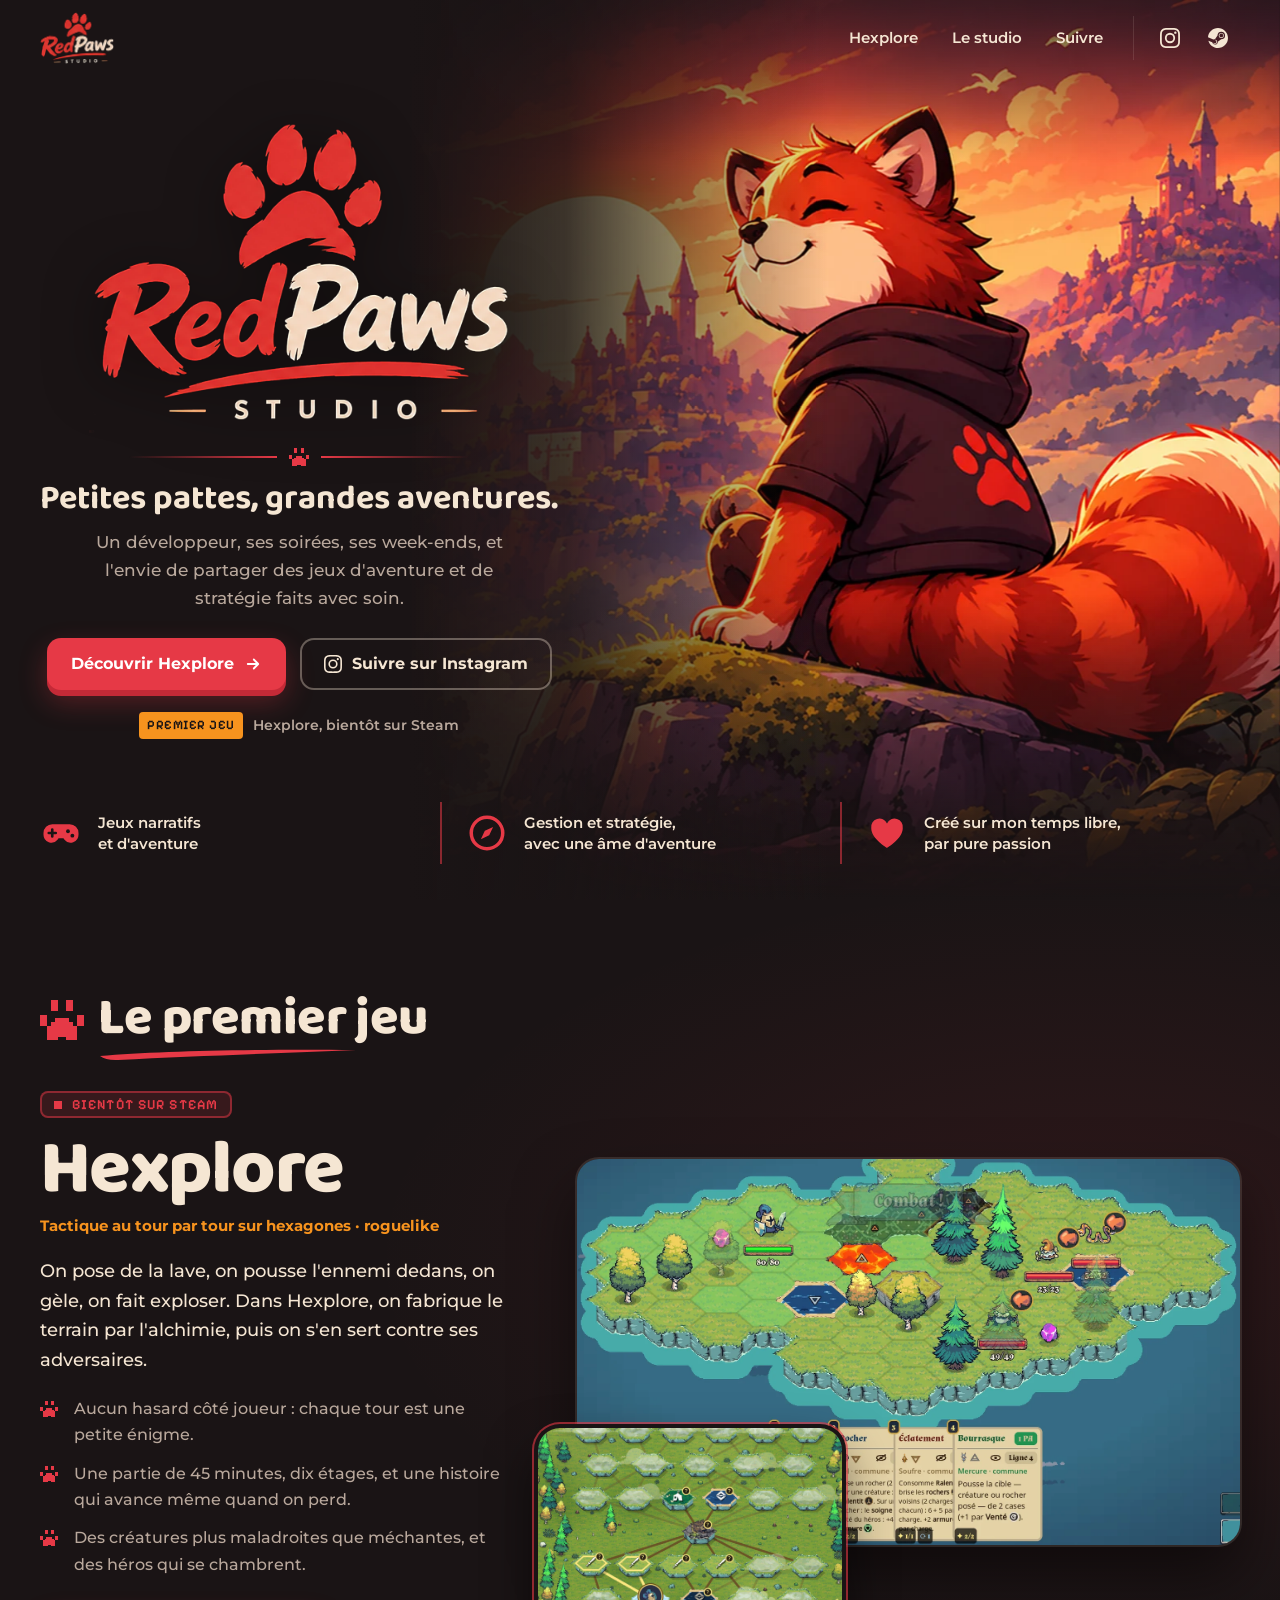
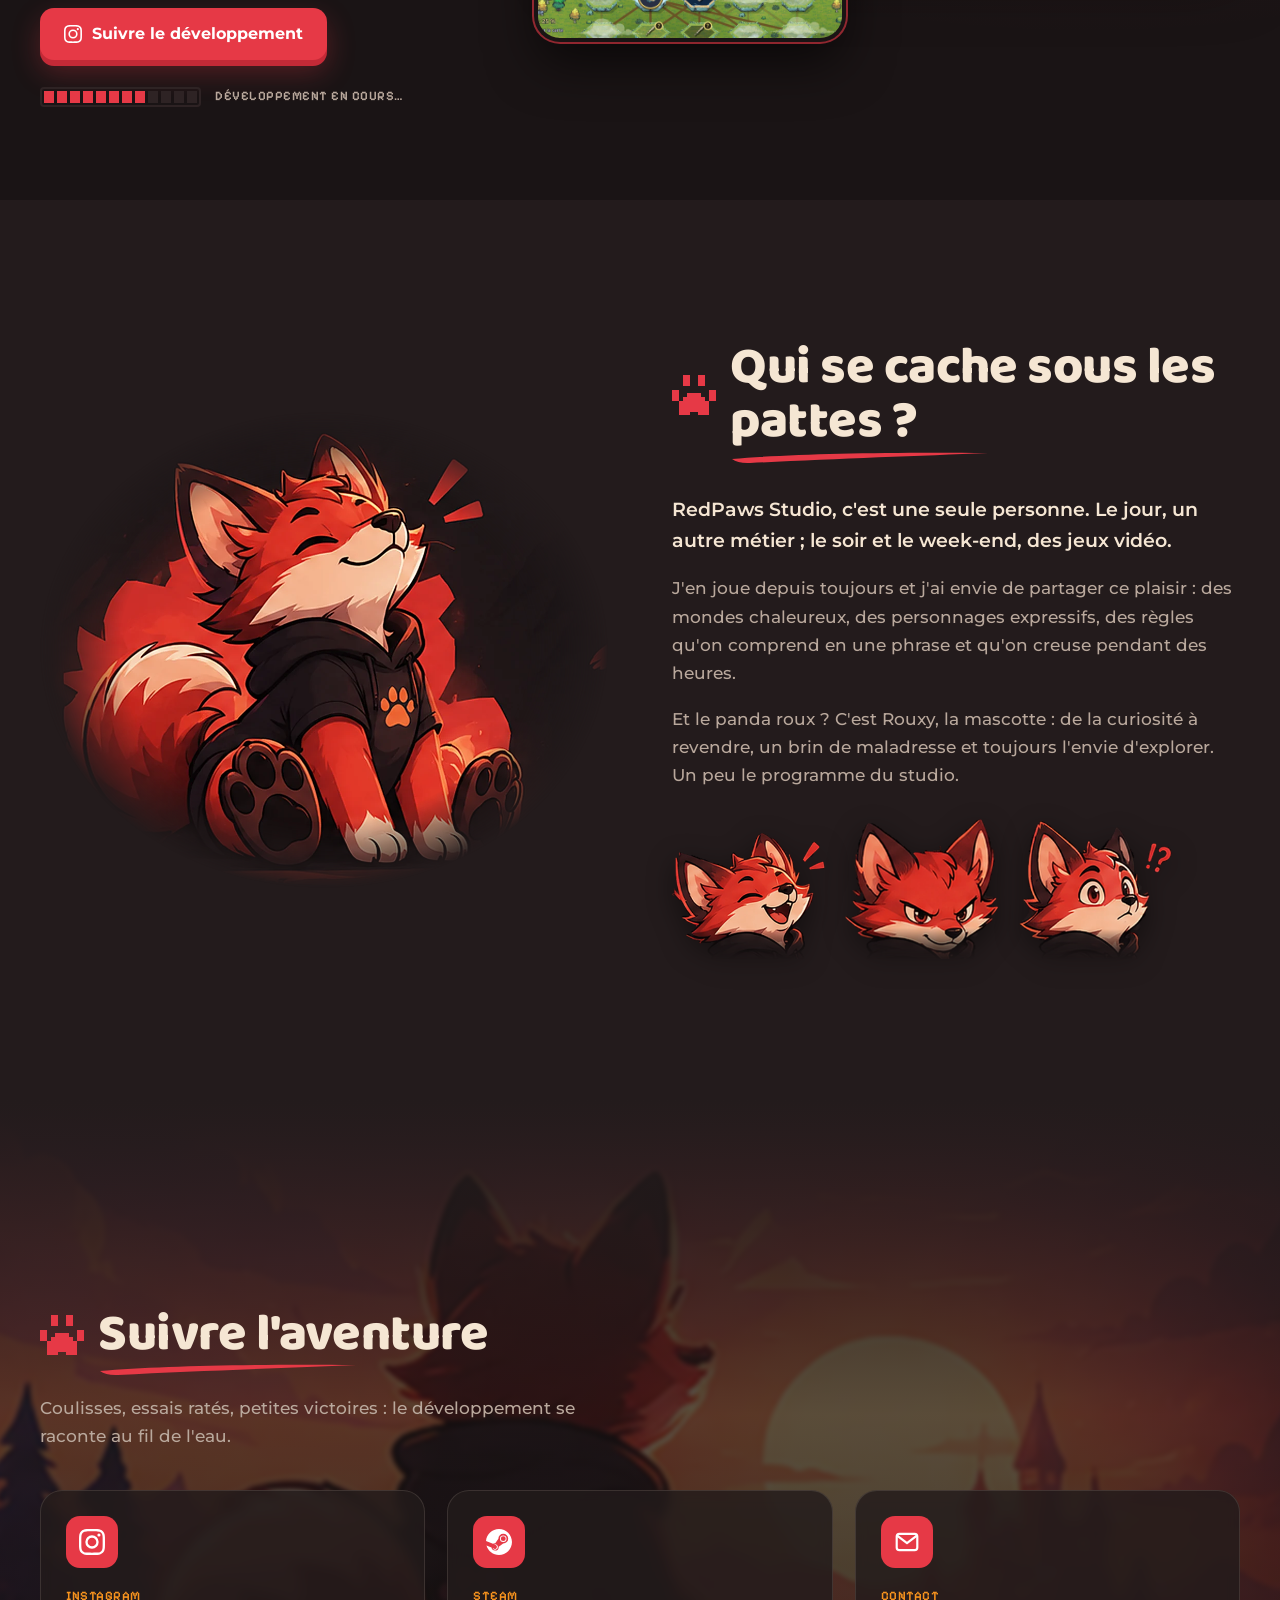
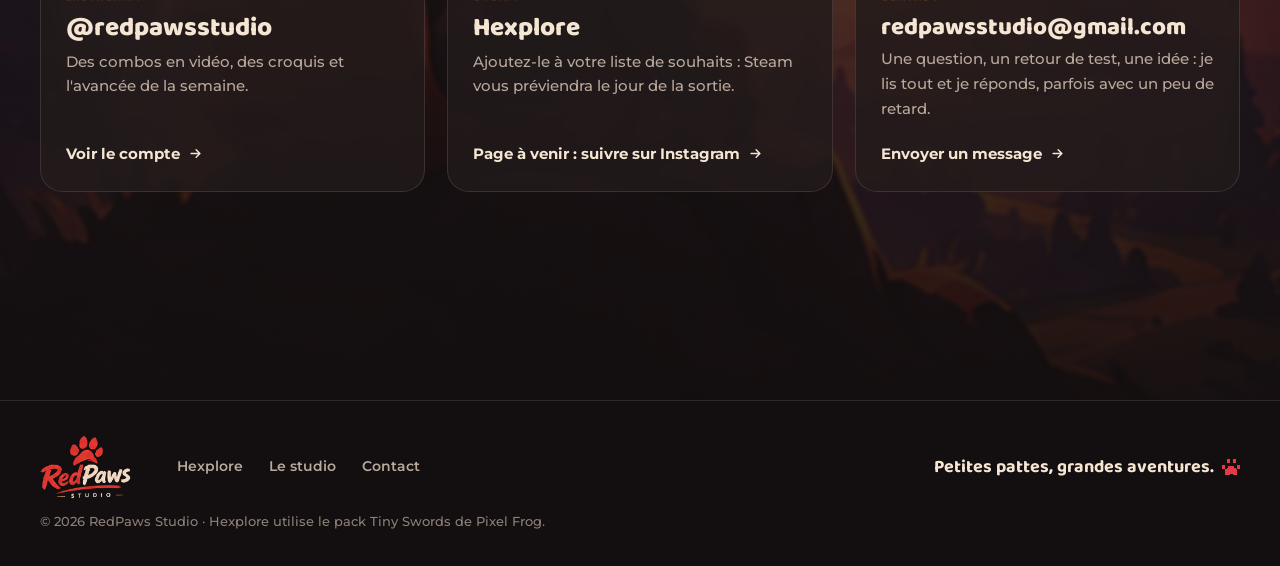
==== commit 06a416ce: "Bouton Steam : logo Instagram tant que la page Steam manque ; adresse de contact Gmail prévue Co-Aut" ====
--- a/index.html
+++ b/index.html
@@ -113,6 +113,9 @@
               <li><svg aria-hidden="true"><use href="#i-paw"/></svg>Des créatures plus maladroites que méchantes, et des héros qui se chambrent.</li>
             </ul>
             <div class="game__actions">
+              <!-- Bouton Steam, écrit pour le jour où la page Steam existe (logo Steam, « liste de souhaits »).
+                   Tant que LIENS.steam est vide dans script.js, le script le transforme au chargement :
+                   lien vers Instagram, logo Instagram, et le texte de data-soon (« Suivre le développement »). -->
               <a class="btn btn--red" data-link="steam" data-soon="Suivre le développement" href="#suivre"><svg><use href="#i-steam"/></svg> <span data-label>Ajouter à ma liste de souhaits</span></a>
             </div>
             <div class="loading" aria-hidden="true">
--- a/styles.css
+++ b/styles.css
@@ -209,7 +209,8 @@
 .card:hover { transform: translateY(-2px); box-shadow: inset 0 0 0 2px var(--red), 0 18px 40px rgba(0, 0, 0, .4); }
 .card__icon { display: grid; place-items: center; width: 52px; height: 52px; border-radius: 14px; background: var(--red); color: #fff; font-size: 26px; margin-bottom: 12px; }
 .card__kicker { color: var(--orange); font-size: 13px; }
-.card__title { font: 800 26px/1.15 var(--f-title); overflow-wrap: anywhere; }
+.card__title { font: 800 26px/1.15 var(--f-title); overflow-wrap: break-word; }
+.card__title--mail { font-size: clamp(20px, 2vw, 24px); }
 .card__text { color: var(--muted); font-size: 15px; flex: 1; }
 .card__go { display: inline-flex; align-items: center; gap: 8px; margin-top: 14px; font-weight: 700; font-size: 15px; color: var(--cream); }
 .card__go svg { transition: transform .2s; }
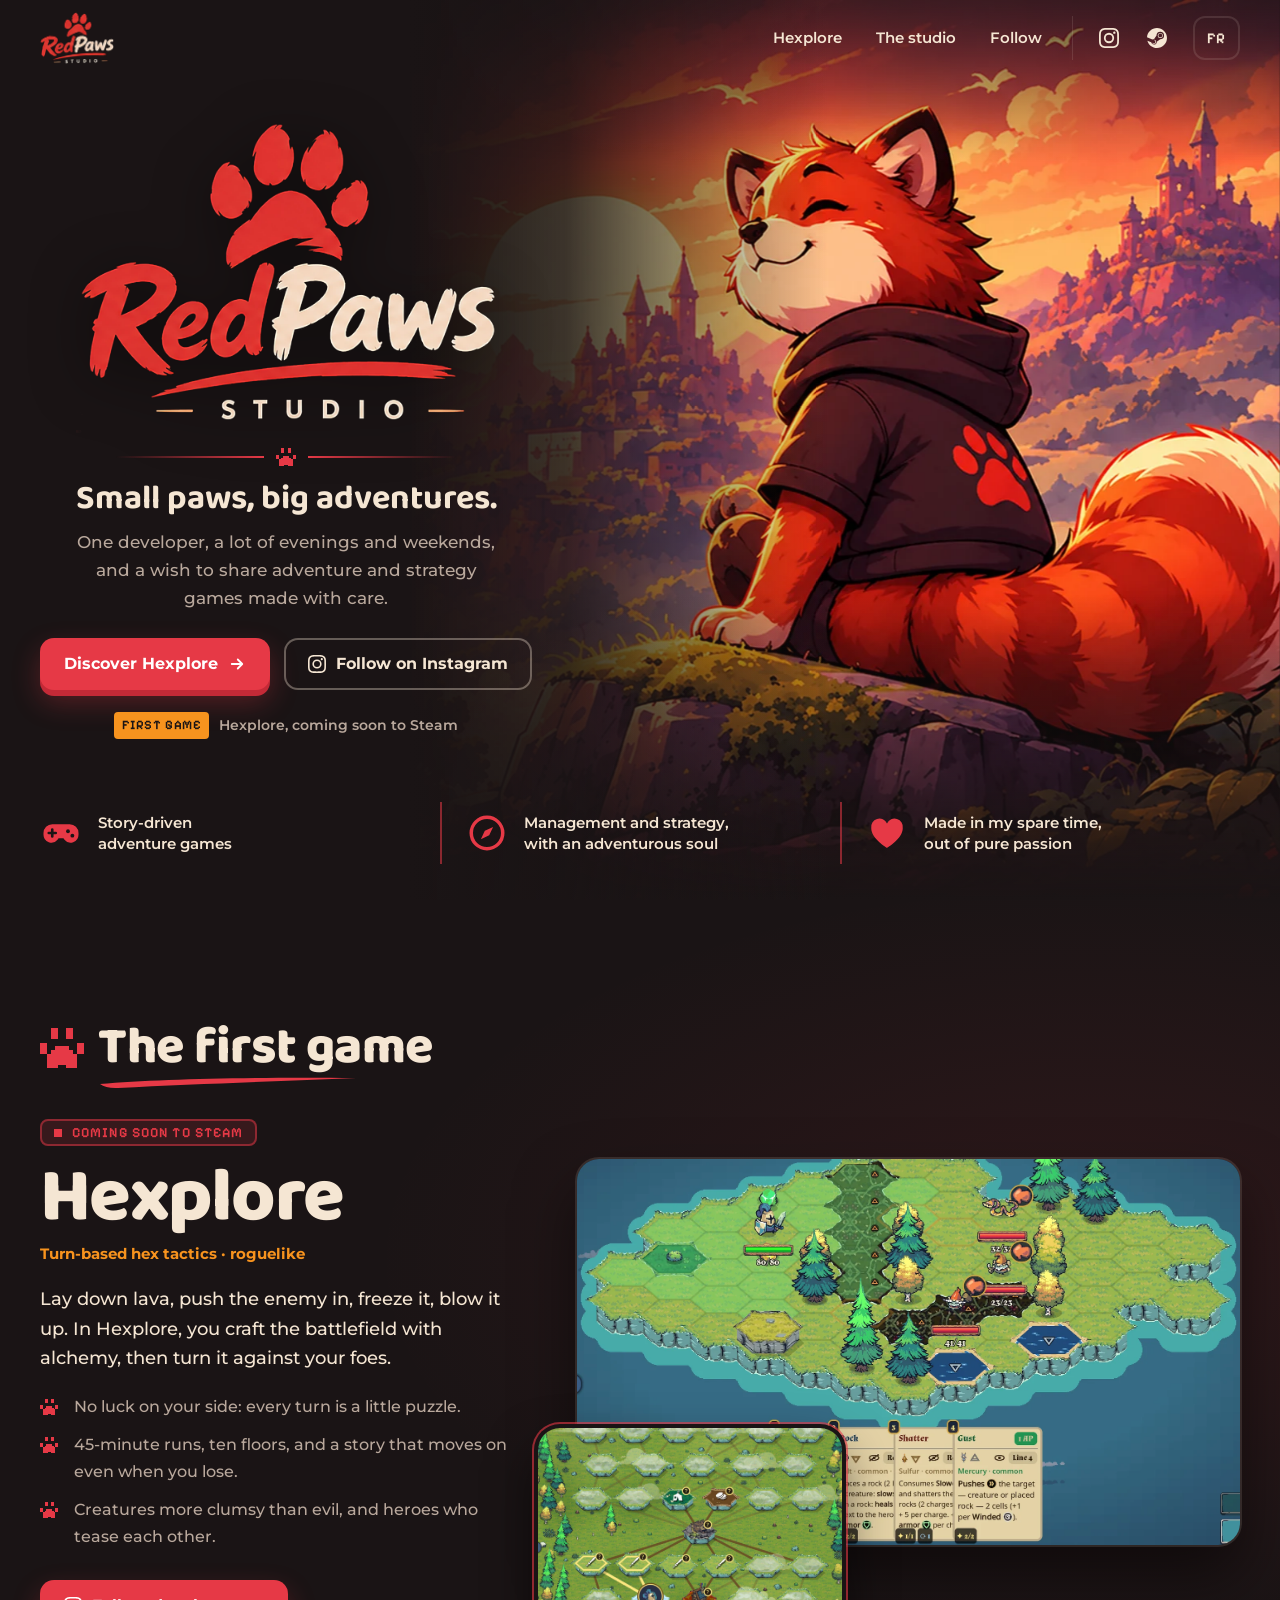
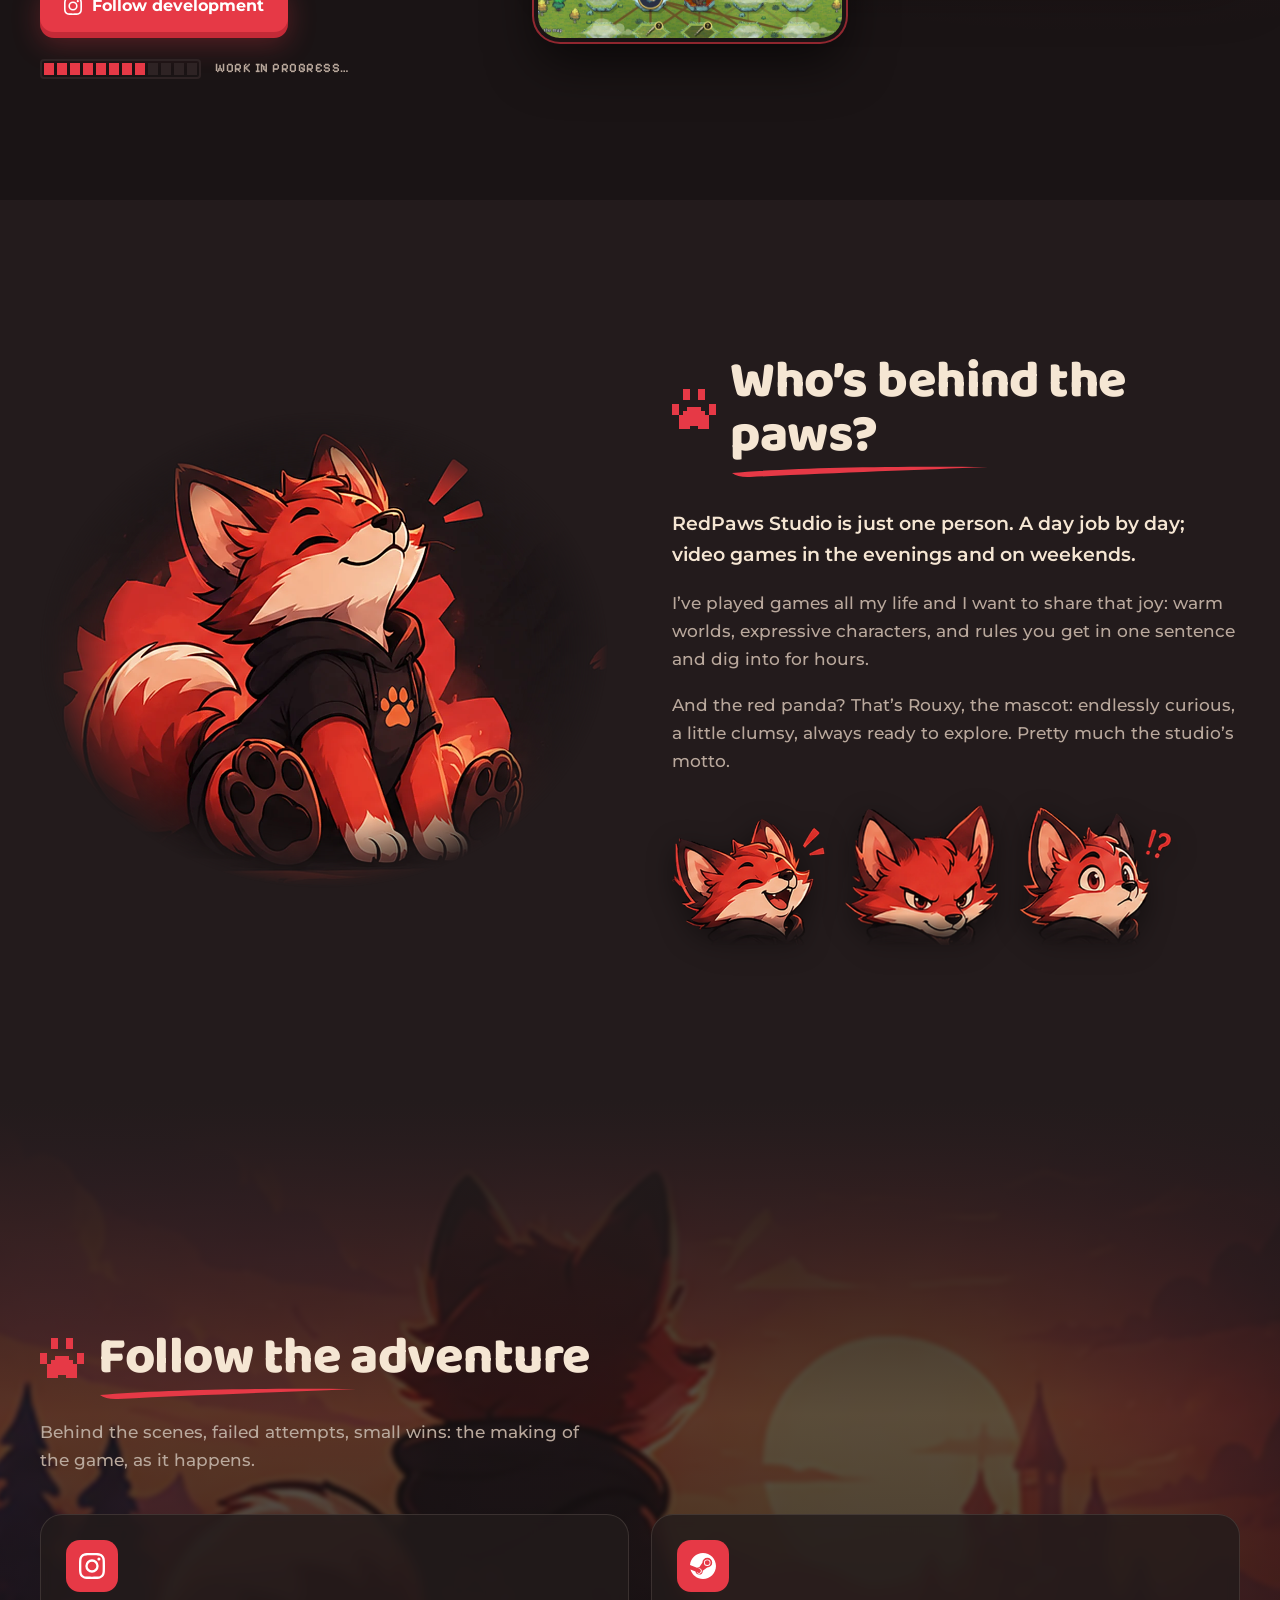
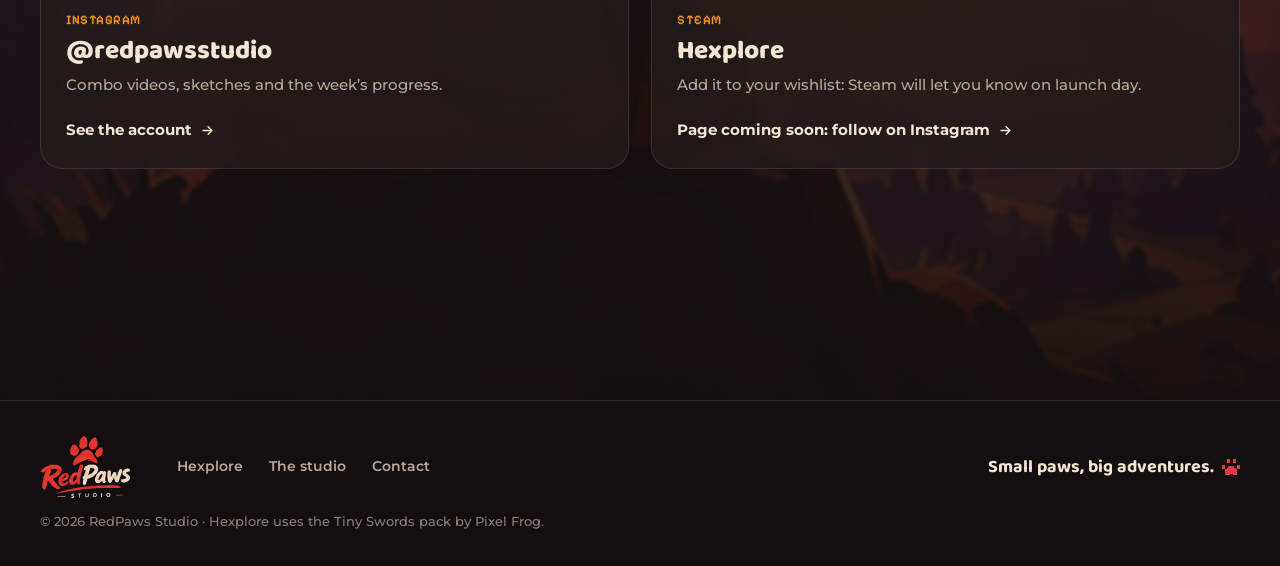
==== commit 0000f84b: "Site bilingue : anglais à la racine, français sur /fr/ (hreflang, bouton EN/FR), captures du jeu en " ====
--- a/index.html
+++ b/index.html
@@ -1,24 +1,30 @@
 <!doctype html>
-<html lang="fr" data-type="software">
+<html lang="en" data-type="software">
 <head>
   <meta charset="utf-8">
   <meta name="viewport" content="width=device-width, initial-scale=1">
-  <title>RedPaws Studio · Petites pattes, grandes aventures</title>
-  <meta name="description" content="RedPaws Studio, studio indépendant d'une seule personne : des jeux d'aventure, de récit et de stratégie faits avec soin. Premier jeu : Hexplore, bientôt sur Steam.">
+  <title>RedPaws Studio · Small paws, big adventures</title>
+  <meta name="description" content="RedPaws Studio is a one-person indie studio making adventure, story and strategy games with care. First game: Hexplore, coming soon to Steam.">
   <meta name="page-type" content="software">
   <meta name="site-kind" content="gaming">
   <meta name="theme-color" content="#1a1415">
   <meta name="color-scheme" content="dark">
 
-  <!-- Partage (Discord, Instagram, X…) : remplacer l'URL quand le domaine sera connu -->
+  <!-- Partage (Discord, Instagram, X…) -->
   <meta property="og:type" content="website">
   <meta property="og:site_name" content="RedPaws Studio">
-  <meta property="og:title" content="RedPaws Studio · Petites pattes, grandes aventures">
-  <meta property="og:description" content="Des jeux d'aventure, de récit et de stratégie faits avec soin. Premier jeu : Hexplore, bientôt sur Steam.">
+  <meta property="og:title" content="RedPaws Studio · Small paws, big adventures">
+  <meta property="og:description" content="Adventure, story and strategy games made with care. First game: Hexplore, coming soon to Steam.">
   <meta property="og:image" content="https://redpawsstudio.github.io/assets/img/partage.jpg">
   <meta property="og:url" content="https://redpawsstudio.github.io/">
+  <meta property="og:locale" content="en_US">
+  <meta property="og:locale:alternate" content="fr_FR">
   <meta name="twitter:card" content="summary_large_image">
 
+  <link rel="canonical" href="https://redpawsstudio.github.io/">
+  <link rel="alternate" hreflang="en" href="https://redpawsstudio.github.io/">
+  <link rel="alternate" hreflang="fr" href="https://redpawsstudio.github.io/fr/">
+  <link rel="alternate" hreflang="x-default" href="https://redpawsstudio.github.io/">
   <link rel="icon" type="image/png" href="assets/img/favicon.png">
   <link rel="apple-touch-icon" href="assets/img/apple-touch-icon.png">
   <link rel="preconnect" href="https://fonts.googleapis.com">
@@ -28,7 +34,7 @@
   <link rel="stylesheet" href="styles.css">
 </head>
 <body>
-  <a class="skip" href="#contenu">Aller au contenu</a>
+  <a class="skip" href="#content">Skip to content</a>
 
   <!-- Icônes : pattes pixel, réseaux (Simple Icons, CC0) -->
   <svg width="0" height="0" style="position:absolute" aria-hidden="true">
@@ -44,27 +50,28 @@
 
   <header class="top" data-top>
     <div class="wrap top__in">
-      <a class="top__brand" href="#accueil" aria-label="RedPaws Studio, retour en haut">
+      <a class="top__brand" href="#home" aria-label="RedPaws Studio, back to top">
         <img src="assets/img/logo-nav.webp" alt="" width="599" height="423">
       </a>
       <button class="top__toggle" type="button" aria-expanded="false" aria-controls="menu" data-toggle>
         <span class="sr">Menu</span><i></i><i></i><i></i>
       </button>
-      <nav class="top__nav" id="menu" aria-label="Navigation principale">
+      <nav class="top__nav" id="menu" aria-label="Main navigation">
         <a href="#hexplore">Hexplore</a>
-        <a href="#studio">Le studio</a>
-        <a href="#suivre">Suivre</a>
+        <a href="#studio">The studio</a>
+        <a href="#follow">Follow</a>
         <span class="top__social">
-          <a class="icon-link" data-link="instagram" href="#suivre" aria-label="Instagram de RedPaws Studio"><svg><use href="#i-instagram"/></svg></a>
-          <a class="icon-link" data-link="steam" href="#hexplore" aria-label="Hexplore sur Steam"><svg><use href="#i-steam"/></svg></a>
+          <a class="icon-link" data-link="instagram" href="#follow" aria-label="RedPaws Studio on Instagram"><svg><use href="#i-instagram"/></svg></a>
+          <a class="icon-link" data-link="steam" href="#hexplore" aria-label="Hexplore on Steam"><svg><use href="#i-steam"/></svg></a>
         </span>
+        <a class="top__lang" href="fr/" hreflang="fr" lang="fr" aria-label="Version française">FR</a>
       </nav>
     </div>
   </header>
 
-  <main id="contenu">
+  <main id="content">
     <!-- 1. Accueil -->
-    <section class="hero" id="accueil" data-enter>
+    <section class="hero" id="home" data-enter>
       <div class="hero__art" aria-hidden="true">
         <img src="assets/img/hero.webp" alt="" width="1395" height="1127" fetchpriority="high">
       </div>
@@ -72,27 +79,27 @@
         <div class="hero__copy">
           <h1 class="hero__logo"><img src="assets/img/logo.webp" alt="RedPaws Studio" width="1034" height="763"></h1>
           <div class="divider" aria-hidden="true"><span></span><svg><use href="#i-paw"/></svg><span></span></div>
-          <p class="hero__tagline">Petites pattes, grandes aventures.</p>
-          <p class="hero__lead">Un développeur, ses soirées, ses week-ends, et l'envie de partager des jeux d'aventure et de stratégie faits avec soin.</p>
+          <p class="hero__tagline">Small paws, big adventures.</p>
+          <p class="hero__lead">One developer, a lot of evenings and weekends, and a wish to share adventure and strategy games made with care.</p>
           <div class="hero__actions">
-            <a class="btn btn--red" href="#hexplore">Découvrir Hexplore <svg><use href="#i-arrow"/></svg></a>
-            <a class="btn btn--ghost" data-link="instagram" href="#suivre"><svg><use href="#i-instagram"/></svg> Suivre sur Instagram</a>
-          </div>
-          <p class="hero__fact"><span class="px">Premier jeu</span> Hexplore, bientôt sur Steam</p>
-        </div>
-      </div>
-      <ul class="wrap pillars" aria-label="Ce que fait le studio">
+            <a class="btn btn--red" href="#hexplore">Discover Hexplore <svg><use href="#i-arrow"/></svg></a>
+            <a class="btn btn--ghost" data-link="instagram" href="#follow"><svg><use href="#i-instagram"/></svg> Follow on Instagram</a>
+          </div>
+          <p class="hero__fact"><span class="px">First game</span> Hexplore, coming soon to Steam</p>
+        </div>
+      </div>
+      <ul class="wrap pillars" aria-label="What the studio makes">
         <li>
           <svg viewBox="0 0 48 48" aria-hidden="true"><path d="M14 14h20a10 10 0 0 1 10 10v2a9 9 0 0 1-16 5.6l-1.2-1.6h-5.6L20 31.6A9 9 0 0 1 4 26v-2a10 10 0 0 1 10-10z" fill="currentColor"/><path d="M14 20v8M10 24h8" stroke="#1a1415" stroke-width="3" stroke-linecap="round"/><circle cx="32" cy="22" r="2.2" fill="#1a1415"/><circle cx="37" cy="27" r="2.2" fill="#1a1415"/></svg>
-          <span>Jeux narratifs <br>et d'aventure</span>
+          <span>Story-driven <br>adventure games</span>
         </li>
         <li>
           <svg viewBox="0 0 48 48" aria-hidden="true"><circle cx="24" cy="24" r="18" fill="none" stroke="currentColor" stroke-width="4"/><path d="m31 17-4.5 9.5L17 31l4.5-9.5z" fill="currentColor"/></svg>
-          <span>Gestion et stratégie, <br>avec une âme d'aventure</span>
+          <span>Management and strategy, <br>with an adventurous soul</span>
         </li>
         <li>
           <svg viewBox="0 0 48 48" aria-hidden="true"><path d="M24 41S6 30.5 6 18.5A9.5 9.5 0 0 1 24 13a9.5 9.5 0 0 1 18 5.5C42 30.5 24 41 24 41z" fill="currentColor"/></svg>
-          <span>Créé sur mon temps libre, <br>par pure passion</span>
+          <span>Made in my spare time, <br>out of pure passion</span>
         </li>
       </ul>
     </section>
@@ -100,35 +107,35 @@
     <!-- 2. Hexplore -->
     <section class="game" id="hexplore">
       <div class="wrap">
-        <h2 class="title"><svg aria-hidden="true"><use href="#i-paw"/></svg> Le premier jeu</h2>
+        <h2 class="title"><svg aria-hidden="true"><use href="#i-paw"/></svg> The first game</h2>
         <div class="game__grid">
           <div class="game__copy">
-            <p class="badge"><span class="badge__dot"></span>Bientôt sur Steam</p>
+            <p class="badge"><span class="badge__dot"></span>Coming soon to Steam</p>
             <h3 class="game__name">Hexplore</h3>
-            <p class="game__genre">Tactique au tour par tour sur hexagones · roguelike</p>
-            <p class="game__pitch">On pose de la lave, on pousse l'ennemi dedans, on gèle, on fait exploser. Dans Hexplore, on fabrique le terrain par l'alchimie, puis on s'en sert contre ses adversaires.</p>
+            <p class="game__genre">Turn-based hex tactics · roguelike</p>
+            <p class="game__pitch">Lay down lava, push the enemy in, freeze it, blow it up. In Hexplore, you craft the battlefield with alchemy, then turn it against your foes.</p>
             <ul class="paws">
-              <li><svg aria-hidden="true"><use href="#i-paw"/></svg>Aucun hasard côté joueur : chaque tour est une petite énigme.</li>
-              <li><svg aria-hidden="true"><use href="#i-paw"/></svg>Une partie de 45 minutes, dix étages, et une histoire qui avance même quand on perd.</li>
-              <li><svg aria-hidden="true"><use href="#i-paw"/></svg>Des créatures plus maladroites que méchantes, et des héros qui se chambrent.</li>
+              <li><svg aria-hidden="true"><use href="#i-paw"/></svg>No luck on your side: every turn is a little puzzle.</li>
+              <li><svg aria-hidden="true"><use href="#i-paw"/></svg>45-minute runs, ten floors, and a story that moves on even when you lose.</li>
+              <li><svg aria-hidden="true"><use href="#i-paw"/></svg>Creatures more clumsy than evil, and heroes who tease each other.</li>
             </ul>
             <div class="game__actions">
-              <!-- Bouton Steam, écrit pour le jour où la page Steam existe (logo Steam, « liste de souhaits »).
+              <!-- Bouton Steam, écrit pour le jour où la page Steam existe (logo Steam, « Wishlist on Steam »).
                    Tant que LIENS.steam est vide dans script.js, le script le transforme au chargement :
-                   lien vers Instagram, logo Instagram, et le texte de data-soon (« Suivre le développement »). -->
-              <a class="btn btn--red" data-link="steam" data-soon="Suivre le développement" href="#suivre"><svg><use href="#i-steam"/></svg> <span data-label>Ajouter à ma liste de souhaits</span></a>
+                   lien vers Instagram, logo Instagram, et le texte de data-soon (« Follow development »). -->
+              <a class="btn btn--red" data-link="steam" data-soon="Follow development" href="#follow"><svg><use href="#i-steam"/></svg> <span data-label>Wishlist on Steam</span></a>
             </div>
             <div class="loading" aria-hidden="true">
               <div class="loading__bar"><i></i><i></i><i></i><i></i><i></i><i></i><i></i><i></i><i></i><i></i><i></i><i></i></div>
-              <span class="px">Développement en cours…</span>
+              <span class="px">Work in progress…</span>
             </div>
           </div>
           <div class="game__media">
             <figure class="shot shot--main">
-              <img src="assets/img/hexplore-combat.webp" alt="Un combat d'Hexplore : le héros face à des créatures sur une île d'hexagones, avec de la lave et de l'eau posées sur le terrain" width="1600" height="933" loading="lazy">
+              <img src="assets/img/hexplore-combat-en.webp" alt="A Hexplore battle: the hero faces creatures on a hexagonal island dotted with trees, water and brambles" width="1600" height="933" loading="lazy">
             </figure>
             <figure class="shot shot--side">
-              <img src="assets/img/hexplore-ile.webp" alt="La carte d'une île d'Hexplore, explorée case par case, la brume recouvrant les lieux encore inconnus" width="1400" height="963" loading="lazy">
+              <img src="assets/img/hexplore-ile-en.webp" alt="A Hexplore island map, explored tile by tile, with fog hiding the places not yet discovered" width="1400" height="963" loading="lazy">
             </figure>
           </div>
         </div>
@@ -139,49 +146,49 @@
     <section class="studio" id="studio">
       <div class="wrap studio__grid">
         <div class="studio__art">
-          <img src="assets/img/mascotte.webp" alt="Rouxy, la mascotte de RedPaws Studio : un panda roux en sweat à capuche noir, assis, le sourire jusqu'aux oreilles" width="1100" height="920" loading="lazy">
+          <img src="assets/img/mascotte.webp" alt="Rouxy, the RedPaws Studio mascot: a red panda in a black hoodie, sitting, grinning from ear to ear" width="1100" height="920" loading="lazy">
         </div>
         <div class="studio__copy">
-          <h2 class="title"><svg aria-hidden="true"><use href="#i-paw"/></svg> Qui se cache sous les pattes ?</h2>
-          <p>RedPaws Studio, c'est une seule personne. Le jour, un autre métier ; le soir et le week-end, des jeux vidéo.</p>
-          <p>J'en joue depuis toujours et j'ai envie de partager ce plaisir : des mondes chaleureux, des personnages expressifs, des règles qu'on comprend en une phrase et qu'on creuse pendant des heures.</p>
-          <p>Et le panda roux ? C'est Rouxy, la mascotte : de la curiosité à revendre, un brin de maladresse et toujours l'envie d'explorer. Un peu le programme du studio.</p>
+          <h2 class="title"><svg aria-hidden="true"><use href="#i-paw"/></svg> Who’s behind the paws?</h2>
+          <p>RedPaws Studio is just one person. A day job by day; video games in the evenings and on weekends.</p>
+          <p>I’ve played games all my life and I want to share that joy: warm worlds, expressive characters, and rules you get in one sentence and dig into for hours.</p>
+          <p>And the red panda? That’s Rouxy, the mascot: endlessly curious, a little clumsy, always ready to explore. Pretty much the studio’s motto.</p>
           <div class="studio__faces">
-            <img src="assets/img/mascotte-rire.webp" alt="Rouxy éclate de rire" width="529" height="435" loading="lazy">
-            <img src="assets/img/mascotte-malice.webp" alt="Rouxy, le regard plein de malice" width="458" height="420" loading="lazy">
-            <img src="assets/img/mascotte-surprise.webp" alt="Rouxy, les yeux ronds de surprise" width="476" height="429" loading="lazy">
+            <img src="assets/img/mascotte-rire.webp" alt="Rouxy bursts out laughing" width="529" height="435" loading="lazy">
+            <img src="assets/img/mascotte-malice.webp" alt="Rouxy with a mischievous look" width="458" height="420" loading="lazy">
+            <img src="assets/img/mascotte-surprise.webp" alt="Rouxy, wide-eyed with surprise" width="476" height="429" loading="lazy">
           </div>
         </div>
       </div>
     </section>
 
     <!-- 4. Suivre et contact -->
-    <section class="follow" id="suivre">
+    <section class="follow" id="follow">
       <div class="follow__bg" aria-hidden="true"><img src="assets/img/panorama.webp" alt="" width="1095" height="753" loading="lazy"></div>
       <div class="wrap">
-        <h2 class="title"><svg aria-hidden="true"><use href="#i-paw"/></svg> Suivre l'aventure</h2>
-        <p class="follow__lead">Coulisses, essais ratés, petites victoires : le développement se raconte au fil de l'eau.</p>
+        <h2 class="title"><svg aria-hidden="true"><use href="#i-paw"/></svg> Follow the adventure</h2>
+        <p class="follow__lead">Behind the scenes, failed attempts, small wins: the making of the game, as it happens.</p>
         <div class="cards">
-          <a class="card" data-link="instagram" href="#suivre">
+          <a class="card" data-link="instagram" href="#follow">
             <span class="card__icon"><svg><use href="#i-instagram"/></svg></span>
             <span class="card__kicker px">Instagram</span>
             <span class="card__title" data-text="instagram-handle">@redpawsstudio</span>
-            <span class="card__text">Des combos en vidéo, des croquis et l'avancée de la semaine.</span>
-            <span class="card__go">Voir le compte <svg><use href="#i-arrow"/></svg></span>
+            <span class="card__text">Combo videos, sketches and the week’s progress.</span>
+            <span class="card__go">See the account <svg><use href="#i-arrow"/></svg></span>
           </a>
           <a class="card" data-link="steam" data-soon-card href="#hexplore">
             <span class="card__icon"><svg><use href="#i-steam"/></svg></span>
             <span class="card__kicker px">Steam</span>
             <span class="card__title">Hexplore</span>
-            <span class="card__text">Ajoutez-le à votre liste de souhaits : Steam vous préviendra le jour de la sortie.</span>
-            <span class="card__go"><span data-soon-label>Ouvrir la page Steam</span> <svg><use href="#i-arrow"/></svg></span>
+            <span class="card__text">Add it to your wishlist: Steam will let you know on launch day.</span>
+            <span class="card__go"><span data-soon-label data-soon="Page coming soon: follow on Instagram">Open the Steam page</span> <svg><use href="#i-arrow"/></svg></span>
           </a>
-          <a class="card" data-link="email" href="#suivre">
+          <a class="card" data-link="email" href="#follow">
             <span class="card__icon"><svg><use href="#i-mail"/></svg></span>
             <span class="card__kicker px">Contact</span>
-            <span class="card__title" data-text="email">Écrire au studio</span>
-            <span class="card__text">Une question, un retour de test, une idée : je lis tout et je réponds, parfois avec un peu de retard.</span>
-            <span class="card__go">Envoyer un message <svg><use href="#i-arrow"/></svg></span>
+            <span class="card__title" data-text="email">Write to the studio</span>
+            <span class="card__text">A question, playtest feedback, an idea: I read everything and reply, sometimes a little late.</span>
+            <span class="card__go">Send a message <svg><use href="#i-arrow"/></svg></span>
           </a>
         </div>
       </div>
@@ -190,12 +197,12 @@
 
   <footer class="foot">
     <div class="wrap foot__in">
-      <a class="foot__brand" href="#accueil" aria-label="RedPaws Studio, retour en haut"><img src="assets/img/logo-nav.webp" alt="" width="599" height="423" loading="lazy"></a>
-      <nav class="foot__nav" aria-label="Pied de page">
-        <a href="#hexplore">Hexplore</a><a href="#studio">Le studio</a><a href="#suivre">Contact</a>
+      <a class="foot__brand" href="#home" aria-label="RedPaws Studio, back to top"><img src="assets/img/logo-nav.webp" alt="" width="599" height="423" loading="lazy"></a>
+      <nav class="foot__nav" aria-label="Footer">
+        <a href="#hexplore">Hexplore</a><a href="#studio">The studio</a><a href="#follow">Contact</a>
       </nav>
-      <p class="foot__motto">Petites pattes, grandes aventures. <svg aria-hidden="true"><use href="#i-paw"/></svg></p>
-      <p class="foot__legal">© <span data-year>2026</span> RedPaws Studio · Hexplore utilise le pack Tiny Swords de Pixel Frog.</p>
+      <p class="foot__motto">Small paws, big adventures. <svg aria-hidden="true"><use href="#i-paw"/></svg></p>
+      <p class="foot__legal">© <span data-year>2026</span> RedPaws Studio · Hexplore uses the Tiny Swords pack by Pixel Frog.</p>
     </div>
   </footer>
 
--- a/styles.css
+++ b/styles.css
@@ -72,6 +72,12 @@
 }
 .icon-link:hover { background: var(--ink-3); color: var(--red); transform: translateY(-2px); }
 .top__toggle { display: none; }
+.top__lang {
+  display: grid; place-items: center; min-width: 44px; height: 44px; margin-left: 8px; padding: 0 10px; border-radius: 12px;
+  font: 600 14px/1 var(--f-pixel); letter-spacing: .08em; text-decoration: none; color: var(--cream);
+  box-shadow: inset 0 0 0 2px var(--line); transition: box-shadow .2s, color .2s, transform .2s;
+}
+.top__lang:hover { color: var(--red); box-shadow: inset 0 0 0 2px var(--red); transform: translateY(-2px); }
 
 /* ---------- Boutons ---------- */
 .btn {
@@ -260,6 +266,7 @@
   .top__nav > a::after { display: none; }
   .top__social { margin: 20px 0 0; padding: 0; border: 0; gap: 10px; }
   .top__social .icon-link { width: 52px; height: 52px; background: var(--ink-3); font-size: 24px; }
+  .top__lang { align-self: flex-start; margin: 16px 0 0; height: 52px; min-width: 64px; font-size: 18px; }
 
   .hero__art { opacity: .45; }
   .hero__actions { flex-direction: column; align-self: stretch; }
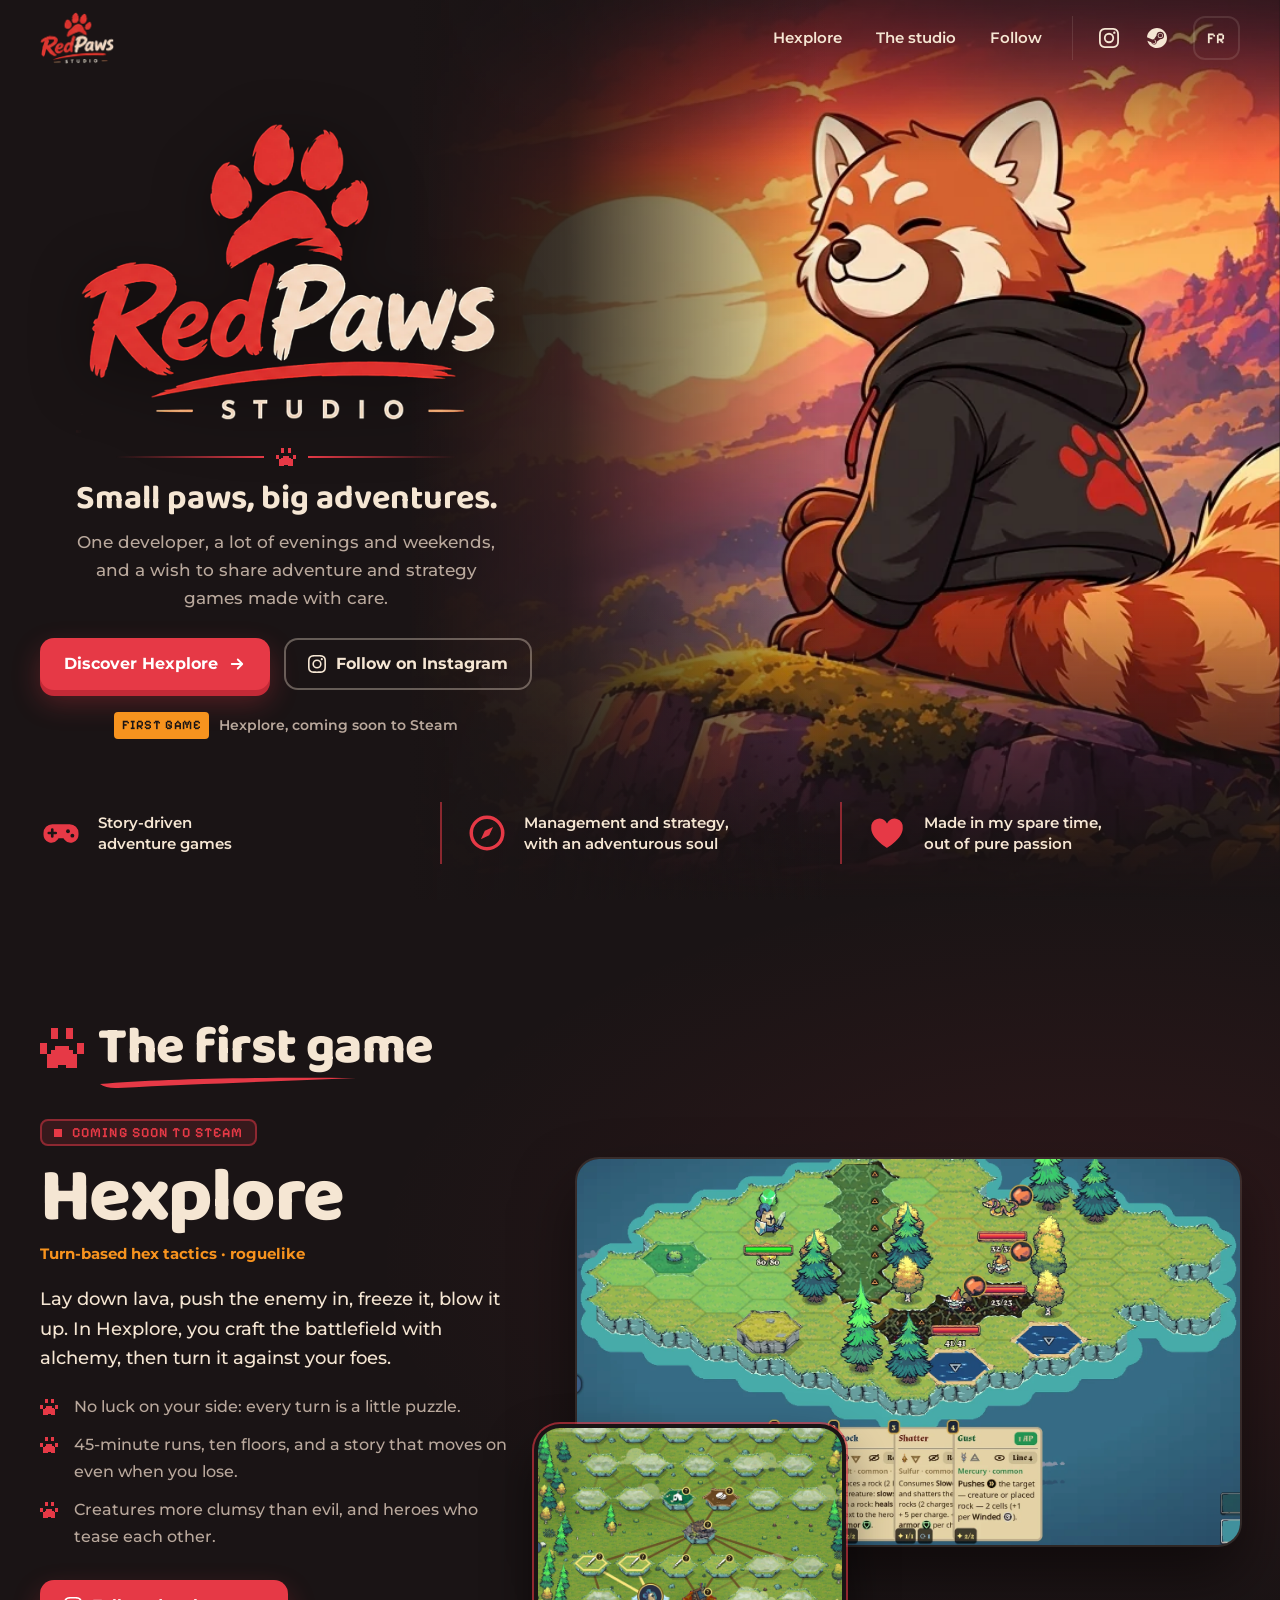
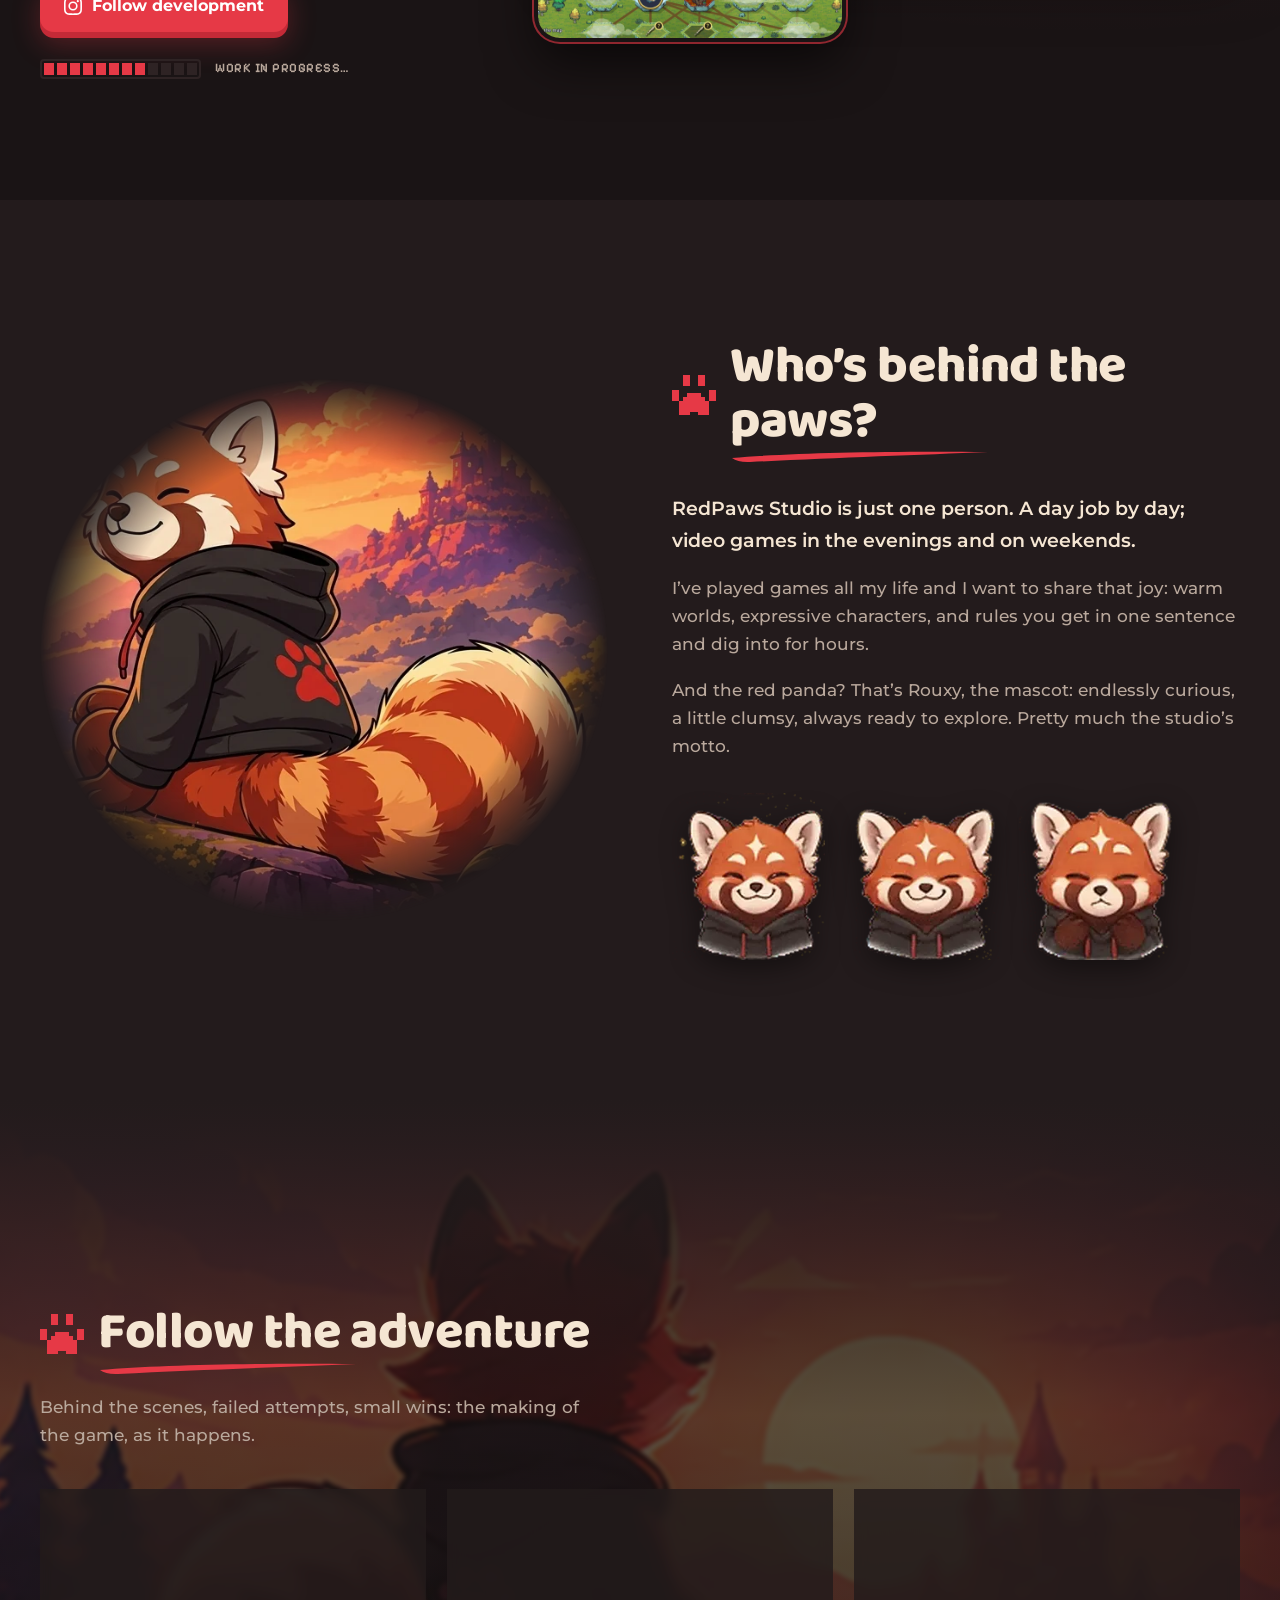
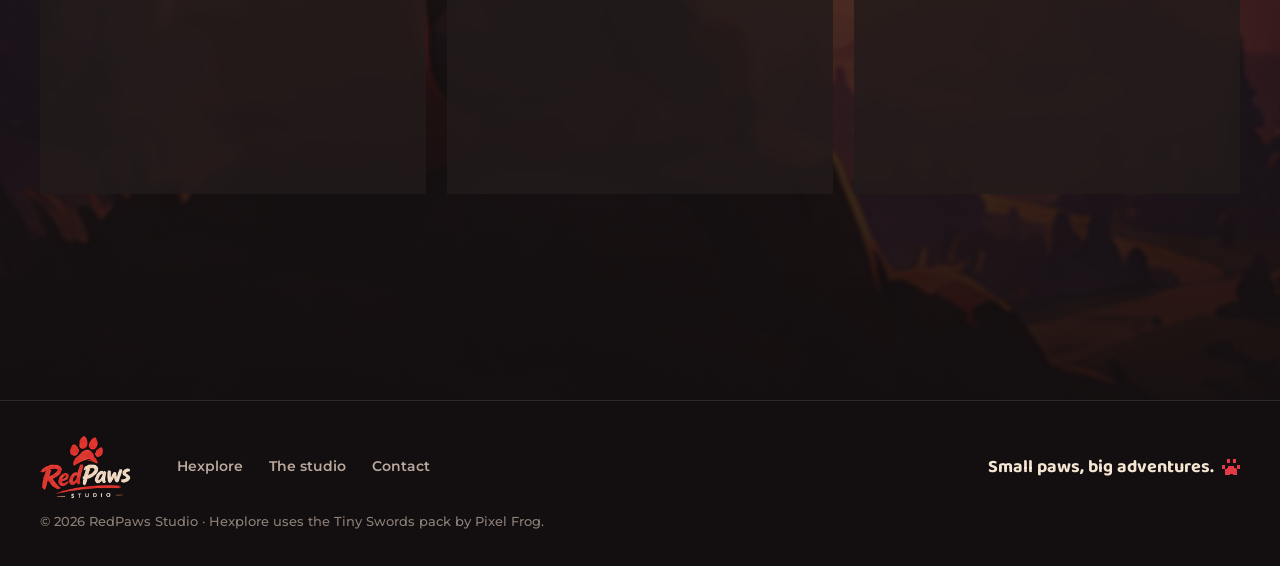
==== commit e0b98ff1: "Site : le nouveau Rouxy (vrai panda roux) à l'accueil, dans le studio (têtes animées) et sur l'image" ====
--- a/index.html
+++ b/index.html
@@ -30,7 +30,7 @@
   <link rel="preconnect" href="https://fonts.googleapis.com">
   <link rel="preconnect" href="https://fonts.gstatic.com" crossorigin>
   <link href="https://fonts.googleapis.com/css2?family=Baloo+2:wght@600;700;800&family=Montserrat:wght@400;500;600;700&family=Pixelify+Sans:wght@500;600&display=swap" rel="stylesheet">
-  <link rel="preload" as="image" href="assets/img/hero.webp">
+  <link rel="preload" as="image" href="assets/img/hero-v2.webp">
   <link rel="stylesheet" href="styles.css">
 </head>
 <body>
@@ -73,7 +73,7 @@
     <!-- 1. Accueil -->
     <section class="hero" id="home" data-enter>
       <div class="hero__art" aria-hidden="true">
-        <img src="assets/img/hero.webp" alt="" width="1395" height="1127" fetchpriority="high">
+        <img src="assets/img/hero-v2.webp" alt="" width="1376" height="768" fetchpriority="high">
       </div>
       <div class="wrap hero__in">
         <div class="hero__copy">
@@ -146,7 +146,7 @@
     <section class="studio" id="studio">
       <div class="wrap studio__grid">
         <div class="studio__art">
-          <img src="assets/img/mascotte.webp" alt="Rouxy, the RedPaws Studio mascot: a red panda in a black hoodie, sitting, grinning from ear to ear" width="1100" height="920" loading="lazy">
+          <img src="assets/img/mascotte-v2.webp" alt="Rouxy, the RedPaws Studio mascot: a red panda in a black hoodie, facing the castle, grinning from ear to ear" width="660" height="630" loading="lazy">
         </div>
         <div class="studio__copy">
           <h2 class="title"><svg aria-hidden="true"><use href="#i-paw"/></svg> Who’s behind the paws?</h2>
@@ -154,9 +154,9 @@
           <p>I’ve played games all my life and I want to share that joy: warm worlds, expressive characters, and rules you get in one sentence and dig into for hours.</p>
           <p>And the red panda? That’s Rouxy, the mascot: endlessly curious, a little clumsy, always ready to explore. Pretty much the studio’s motto.</p>
           <div class="studio__faces">
-            <img src="assets/img/mascotte-rire.webp" alt="Rouxy bursts out laughing" width="529" height="435" loading="lazy">
-            <img src="assets/img/mascotte-malice.webp" alt="Rouxy with a mischievous look" width="458" height="420" loading="lazy">
-            <img src="assets/img/mascotte-surprise.webp" alt="Rouxy, wide-eyed with surprise" width="476" height="429" loading="lazy">
+            <img src="assets/img/rouxy-rire.webp" alt="Rouxy bursts out laughing" width="184" height="200" loading="lazy">
+            <img src="assets/img/rouxy-content.webp" alt="Rouxy, all smiles" width="188" height="200" loading="lazy">
+            <img src="assets/img/rouxy-surprise.webp" alt="Rouxy, wide-eyed with surprise" width="181" height="200" loading="lazy">
           </div>
         </div>
       </div>
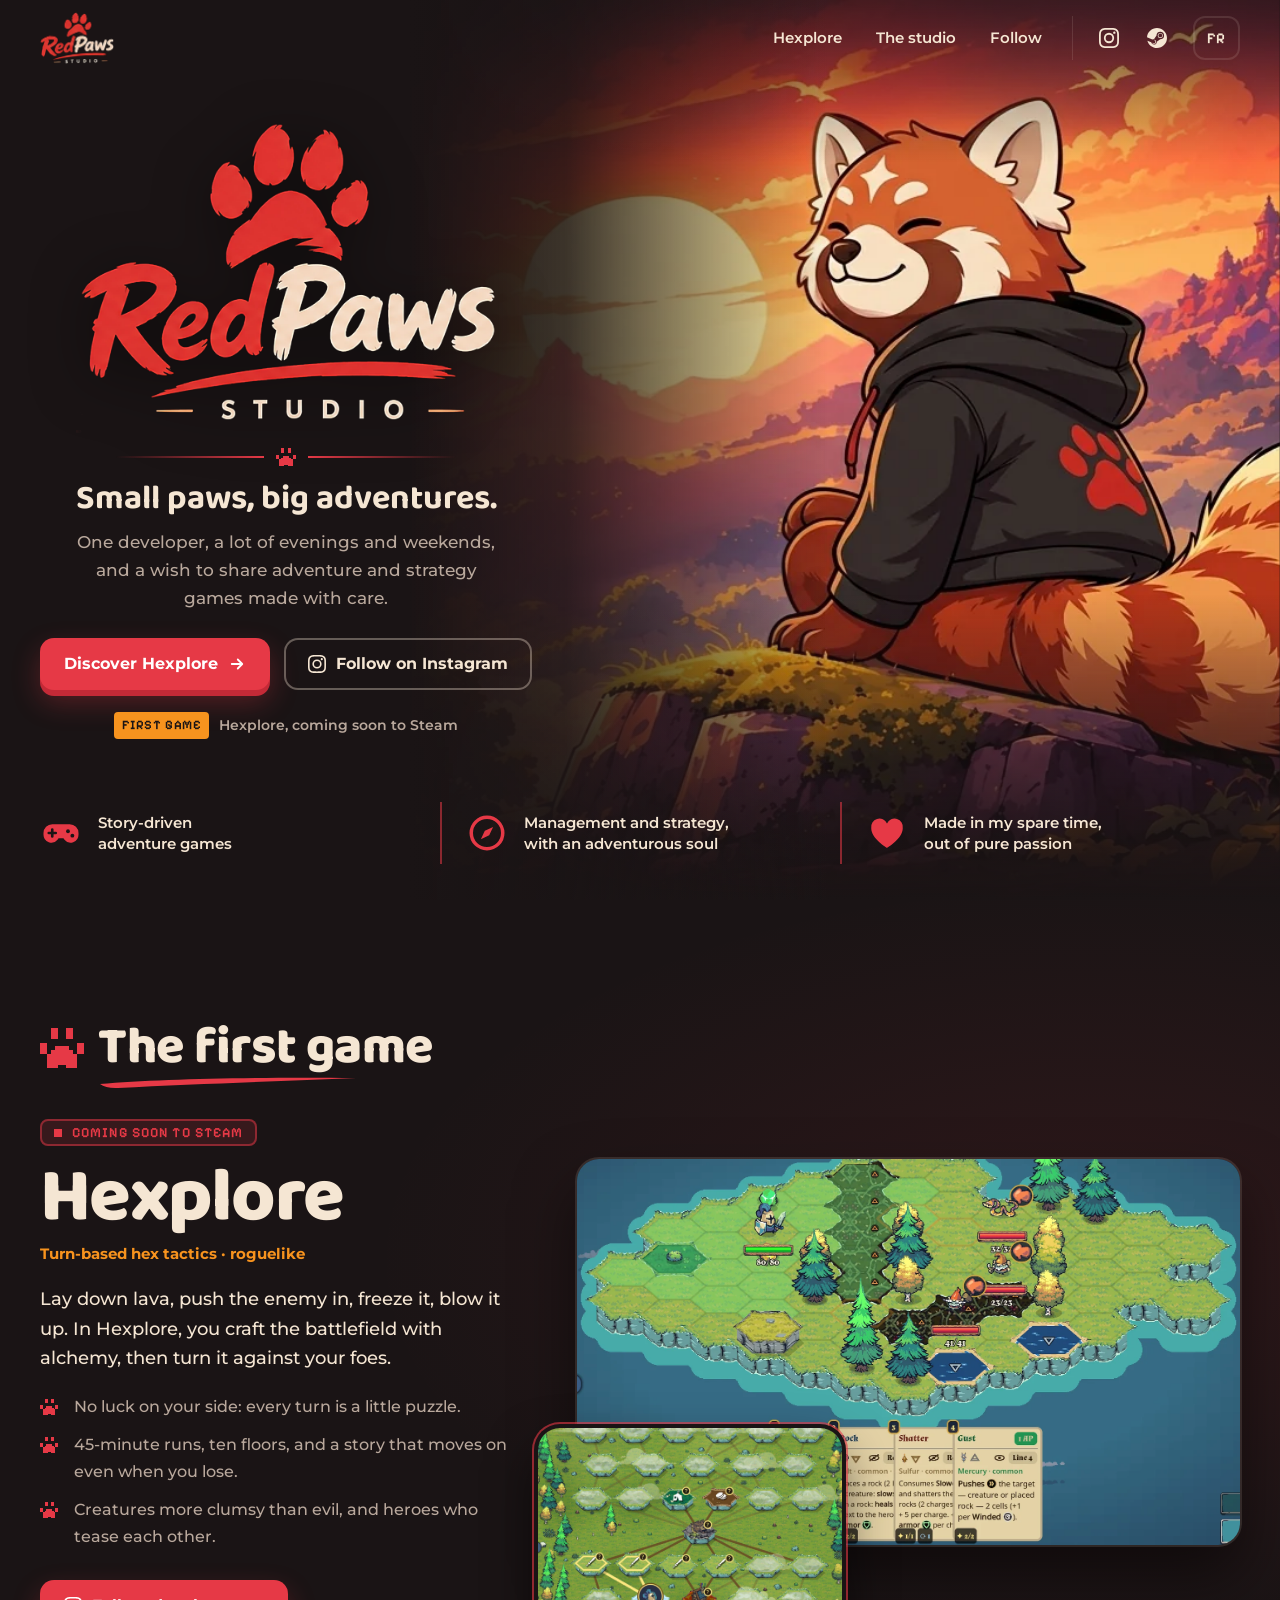
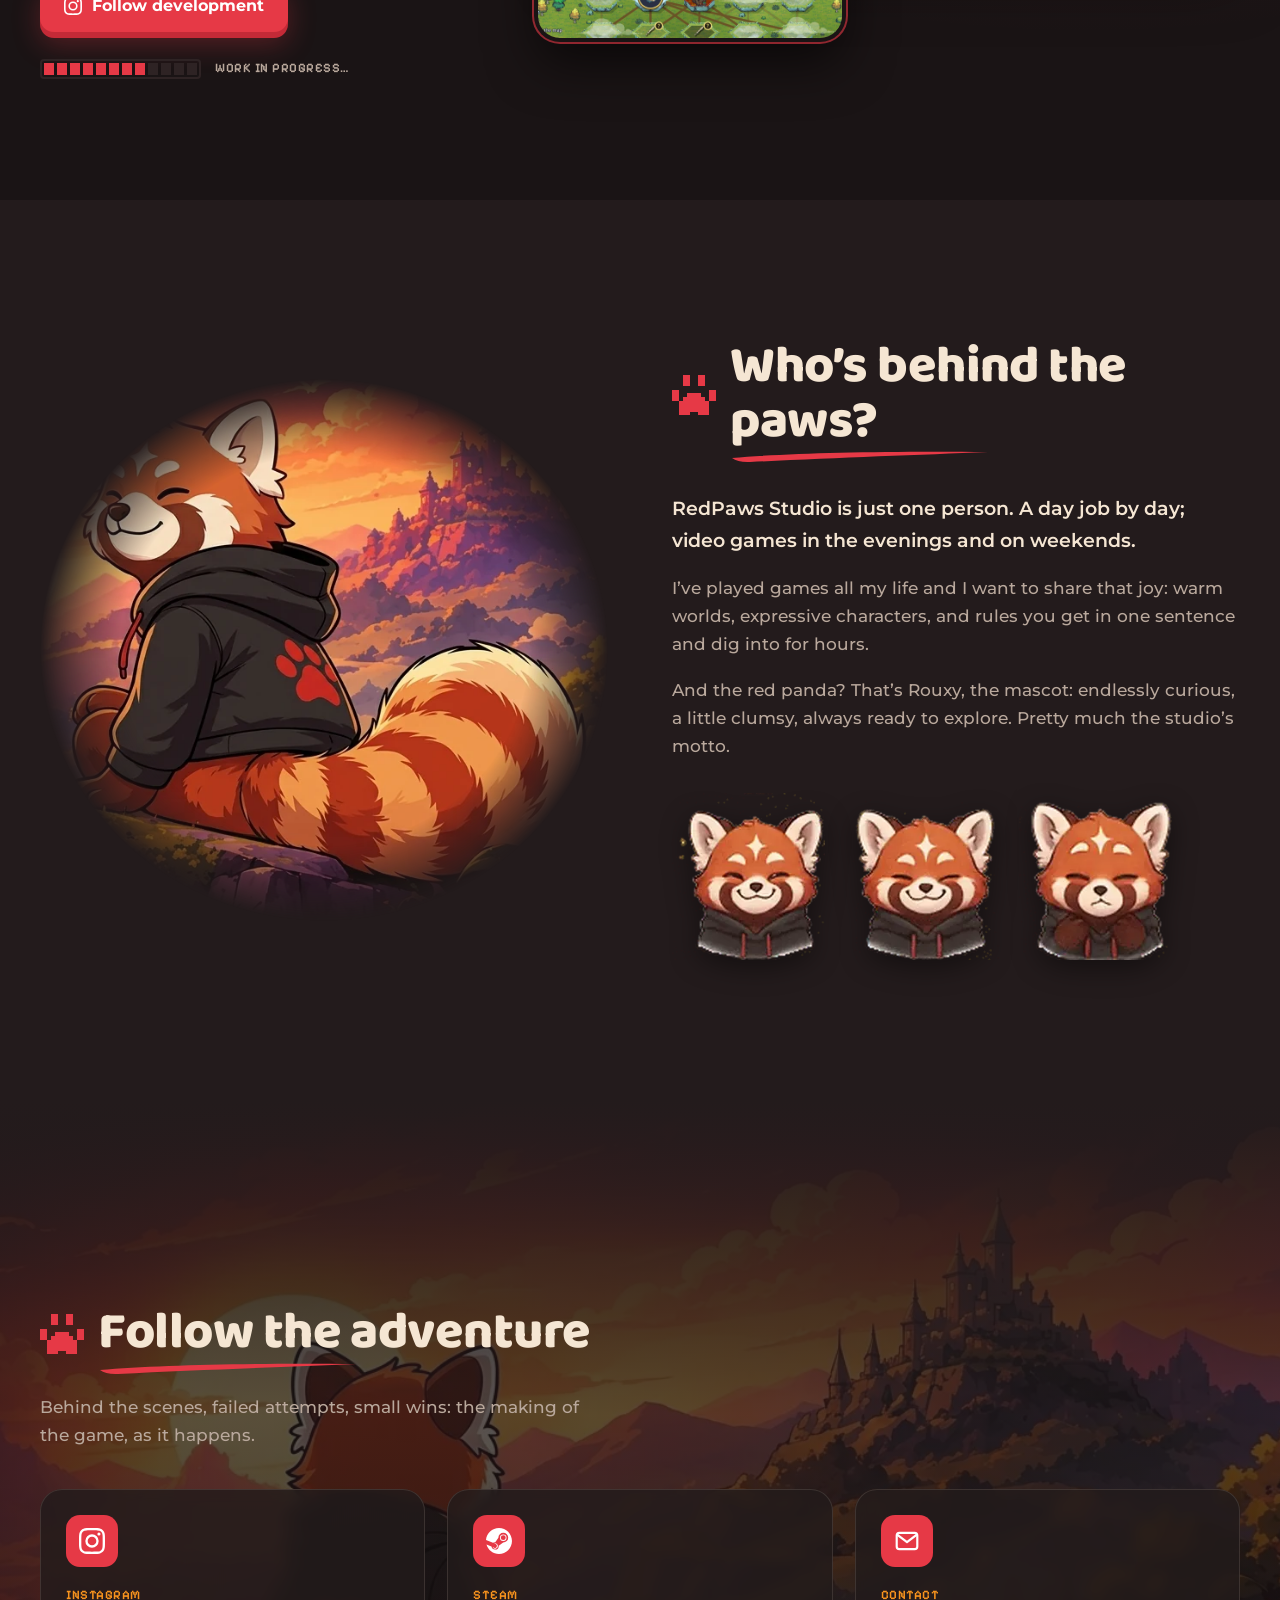
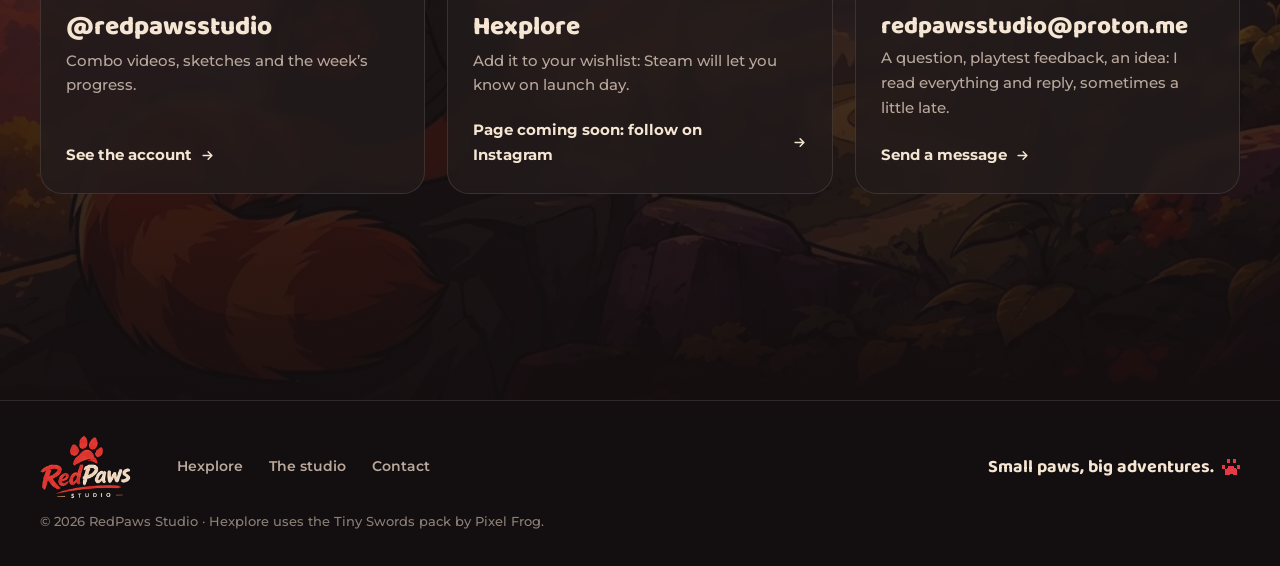
==== commit 75493db3: "Site : fond de « Suivre » redessiné par Gemini (nouveau Rouxy de dos, 1376 × 768, sans flou) Co-Auth" ====
--- a/index.html
+++ b/index.html
@@ -164,7 +164,7 @@
 
     <!-- 4. Suivre et contact -->
     <section class="follow" id="follow">
-      <div class="follow__bg" aria-hidden="true"><img src="assets/img/panorama.webp" alt="" width="1095" height="753" loading="lazy"></div>
+      <div class="follow__bg" aria-hidden="true"><img src="assets/img/panorama-v2.webp" alt="" width="1376" height="768" loading="lazy"></div>
       <div class="wrap">
         <h2 class="title"><svg aria-hidden="true"><use href="#i-paw"/></svg> Follow the adventure</h2>
         <p class="follow__lead">Behind the scenes, failed attempts, small wins: the making of the game, as it happens.</p>
--- a/styles.css
+++ b/styles.css
@@ -202,7 +202,7 @@
 .follow { position: relative; padding: clamp(72px, 10vw, 120px) 0; isolation: isolate; overflow: hidden; }
 .follow__bg { position: absolute; inset: 0; z-index: -1; }
 .follow__bg img { width: 100%; height: 100%; object-fit: cover; object-position: 50% 60%; }
-.follow__bg img { filter: blur(2px) saturate(1.1); transform: scale(1.02); }
+.follow__bg img { filter: saturate(1.1); }
 .follow__bg::after { content: ""; position: absolute; inset: 0; background: linear-gradient(180deg, var(--ink-2) 0%, rgba(26, 20, 21, .72) 35%, rgba(19, 14, 15, .92) 100%); }
 .follow__lead { margin-top: 18px; max-width: 560px; color: var(--muted); }
 .cards { display: grid; grid-template-columns: repeat(var(--n, 3), 1fr); gap: 22px; margin-top: 40px; }
